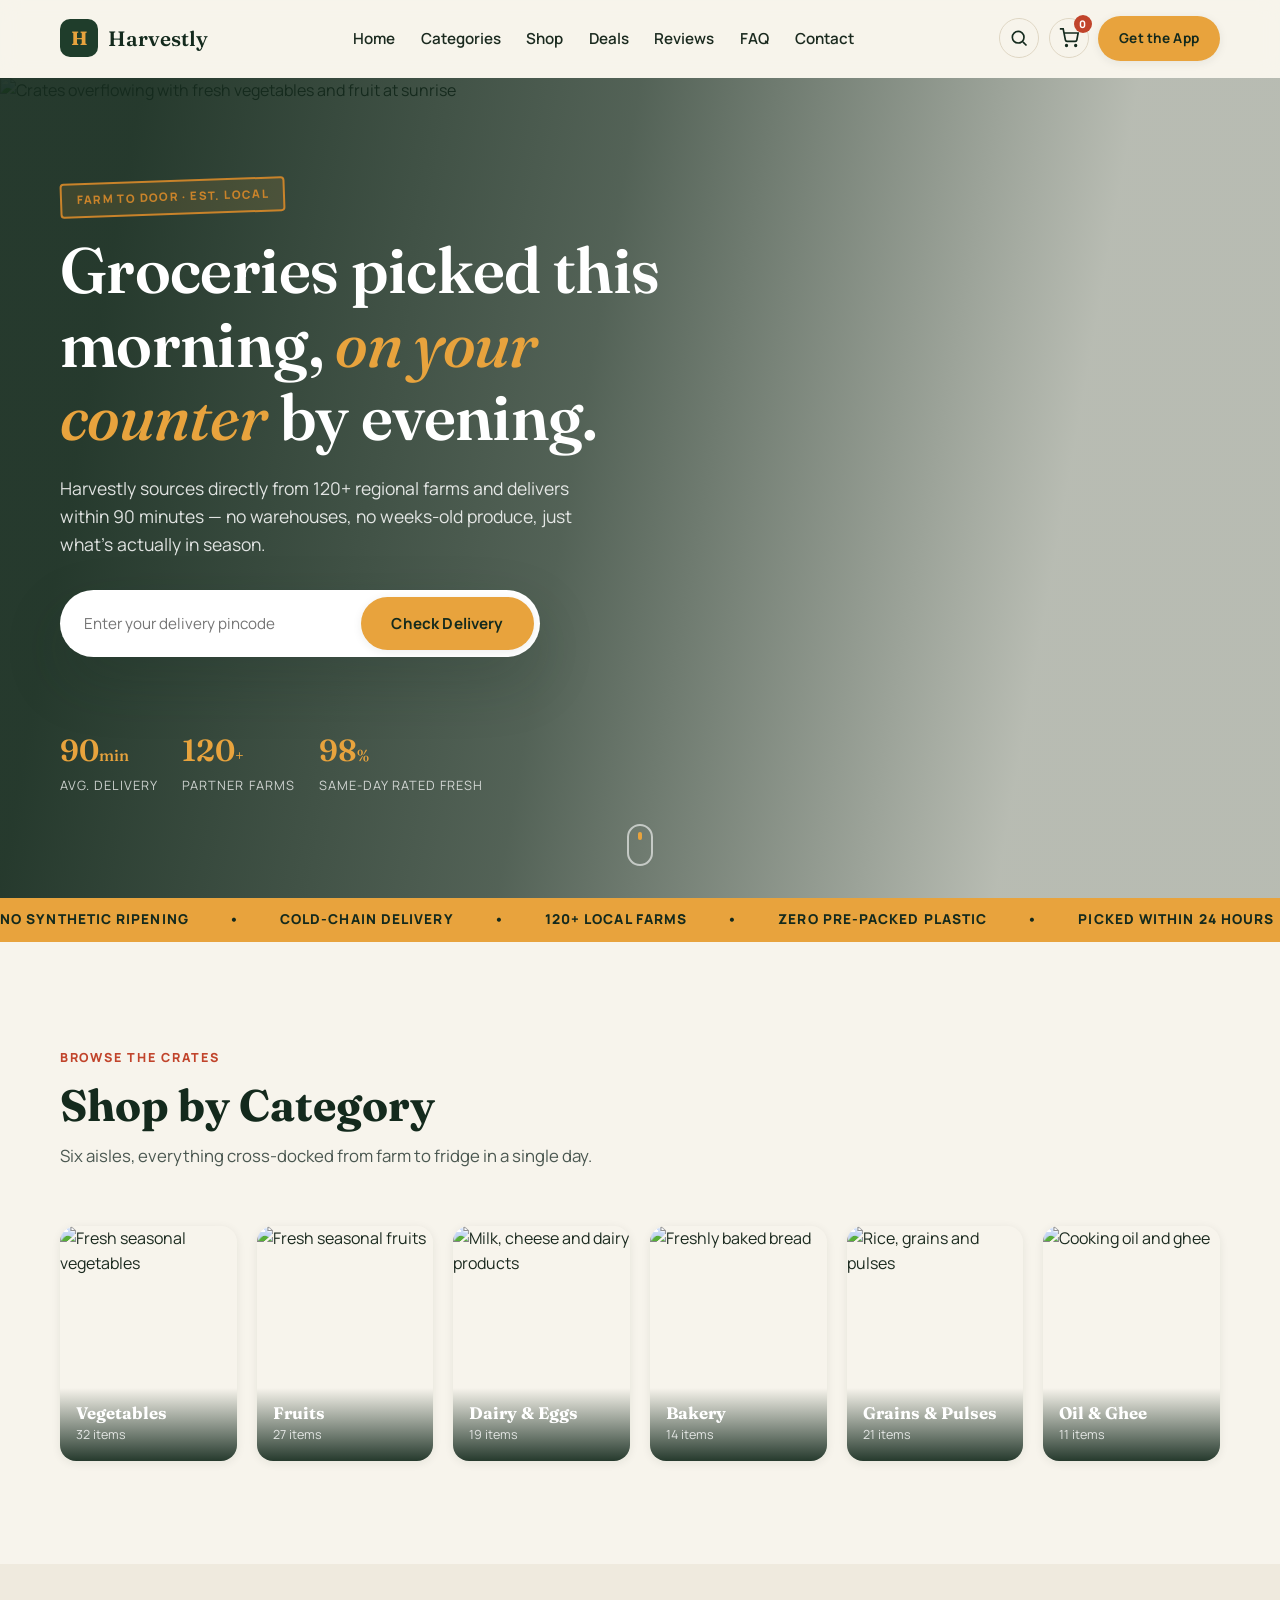
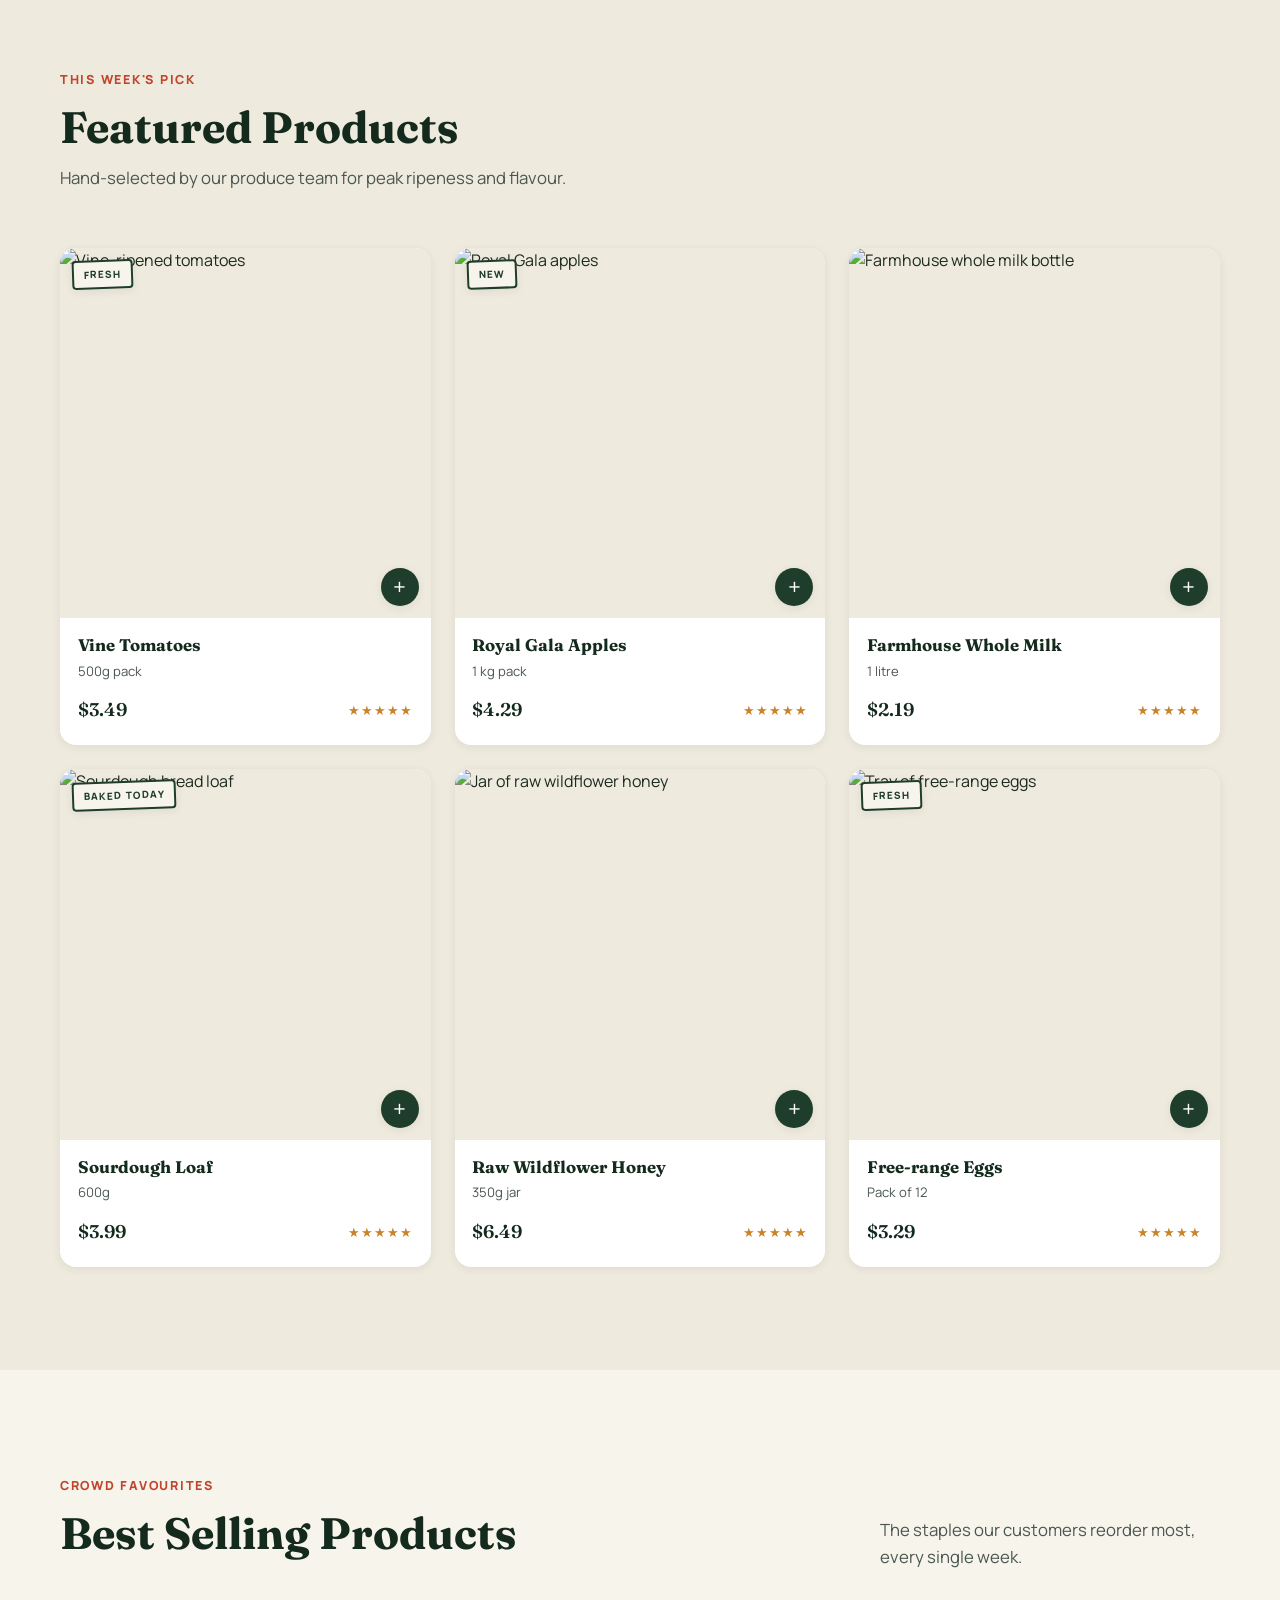
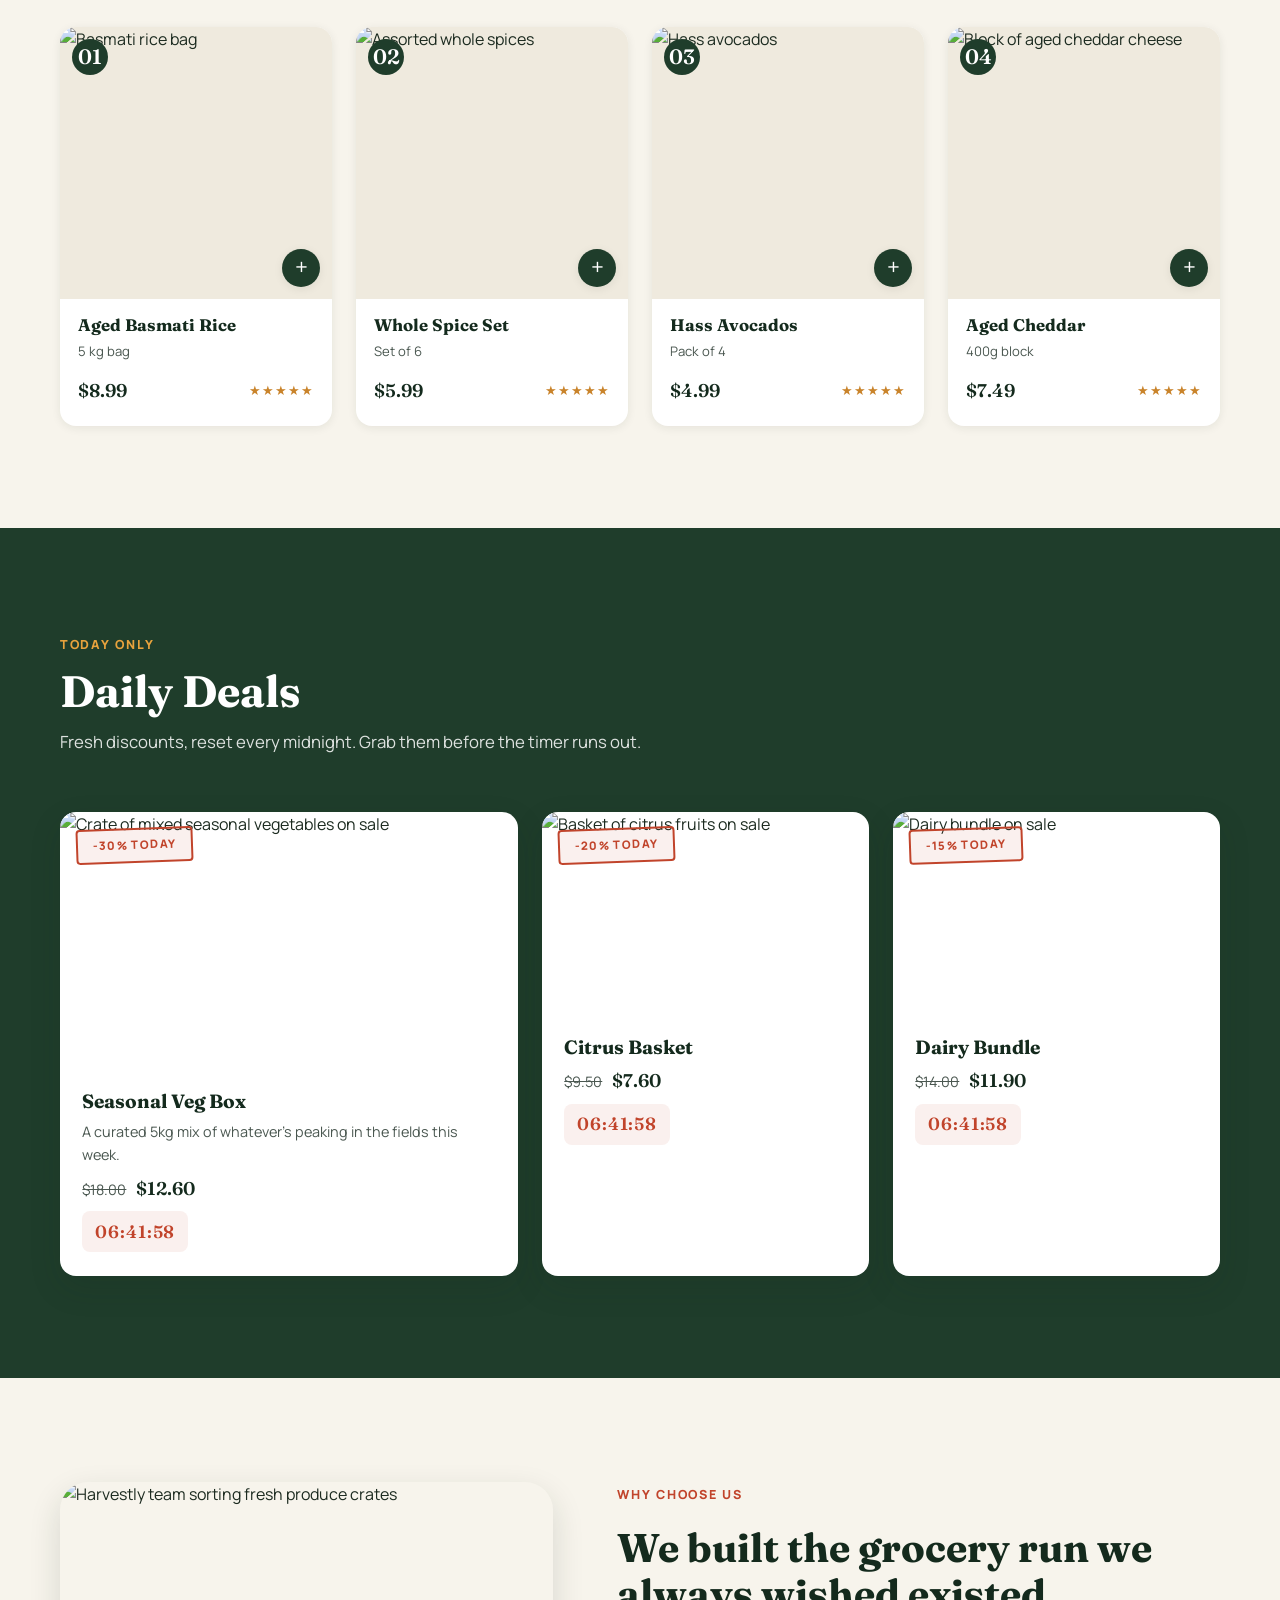
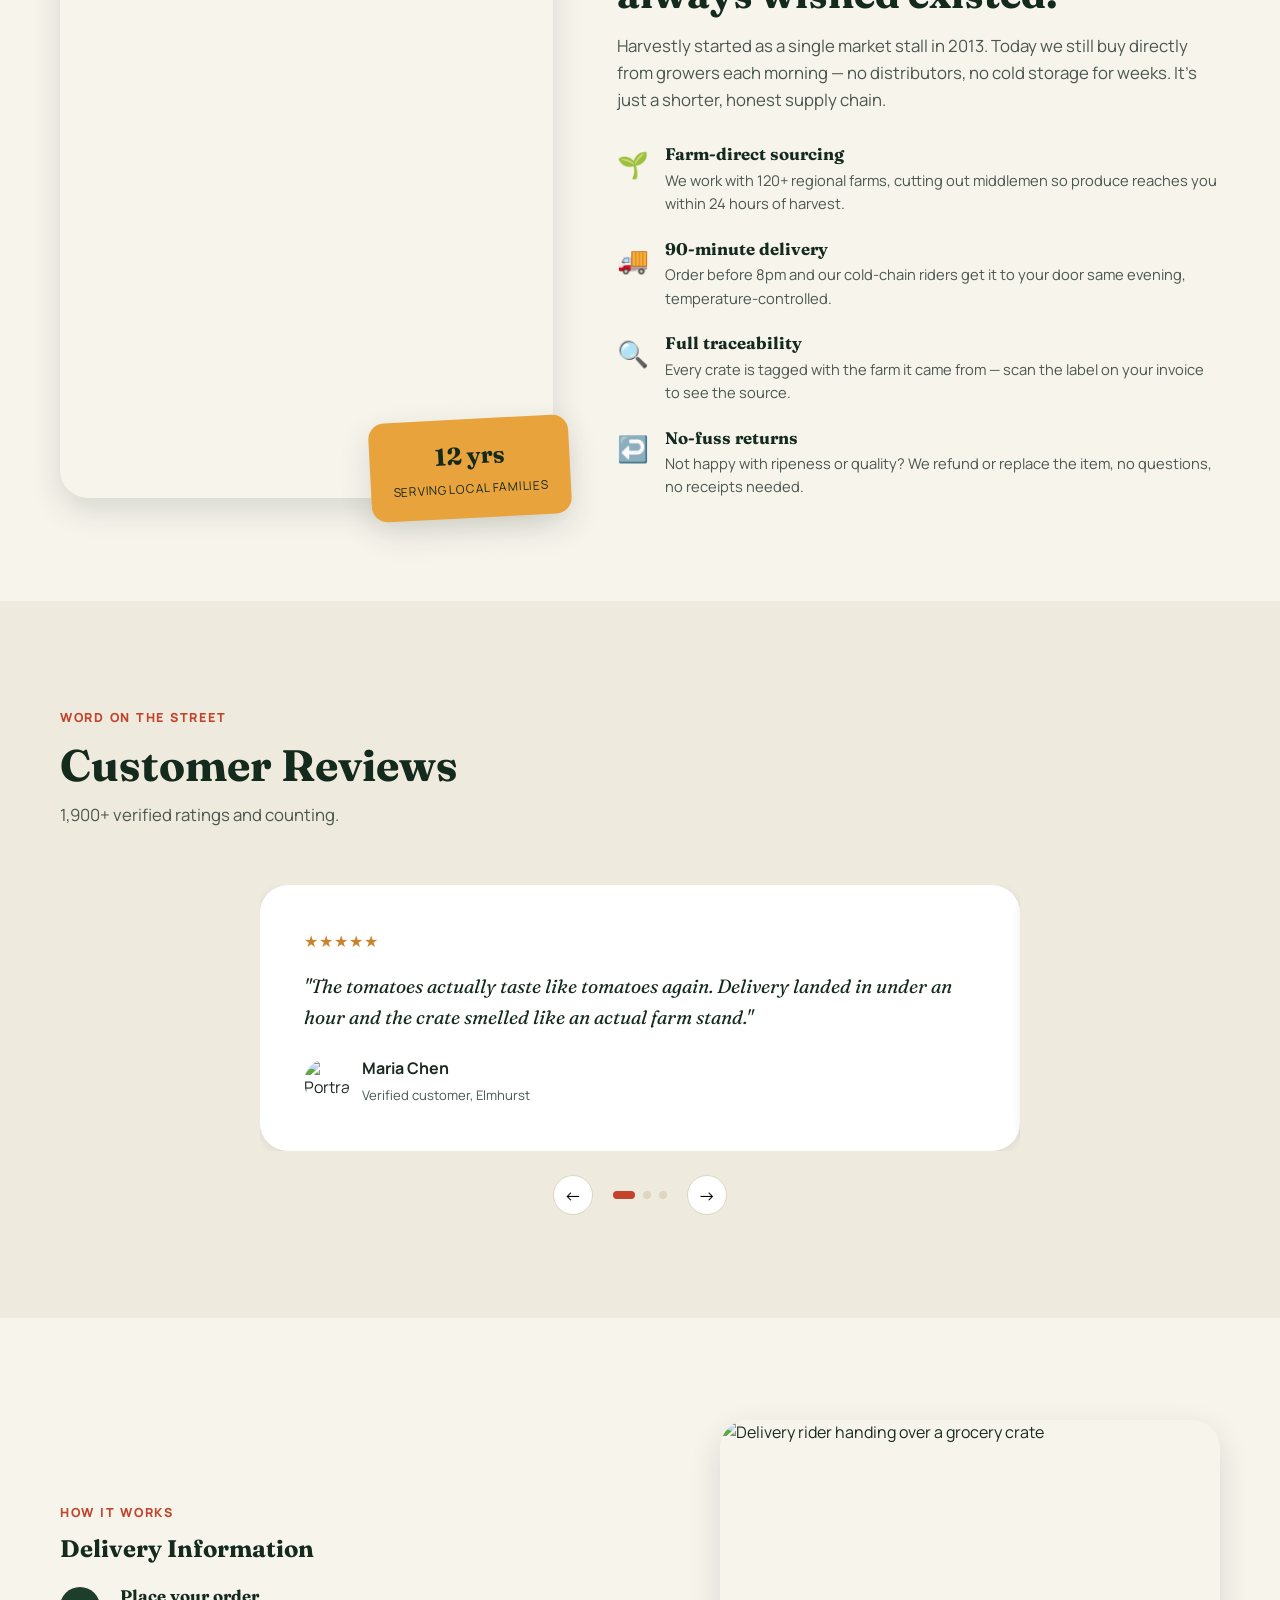
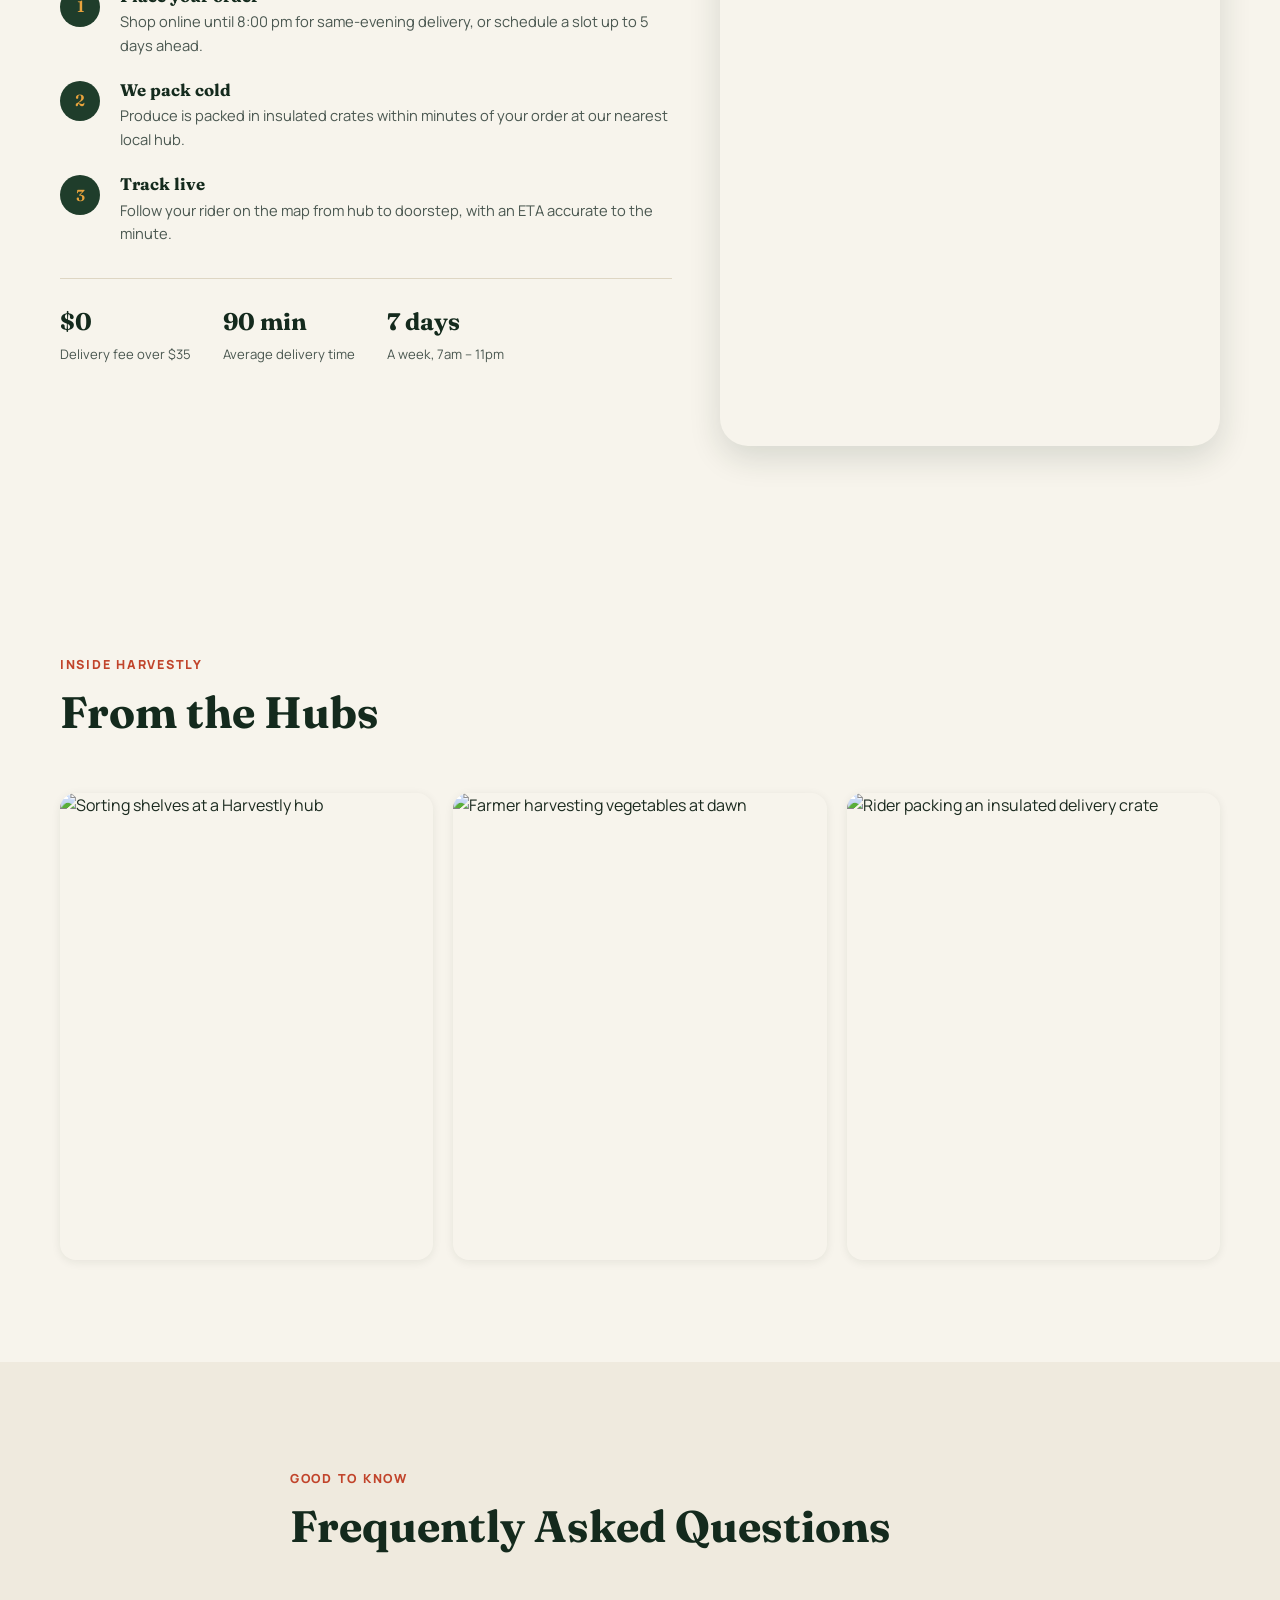
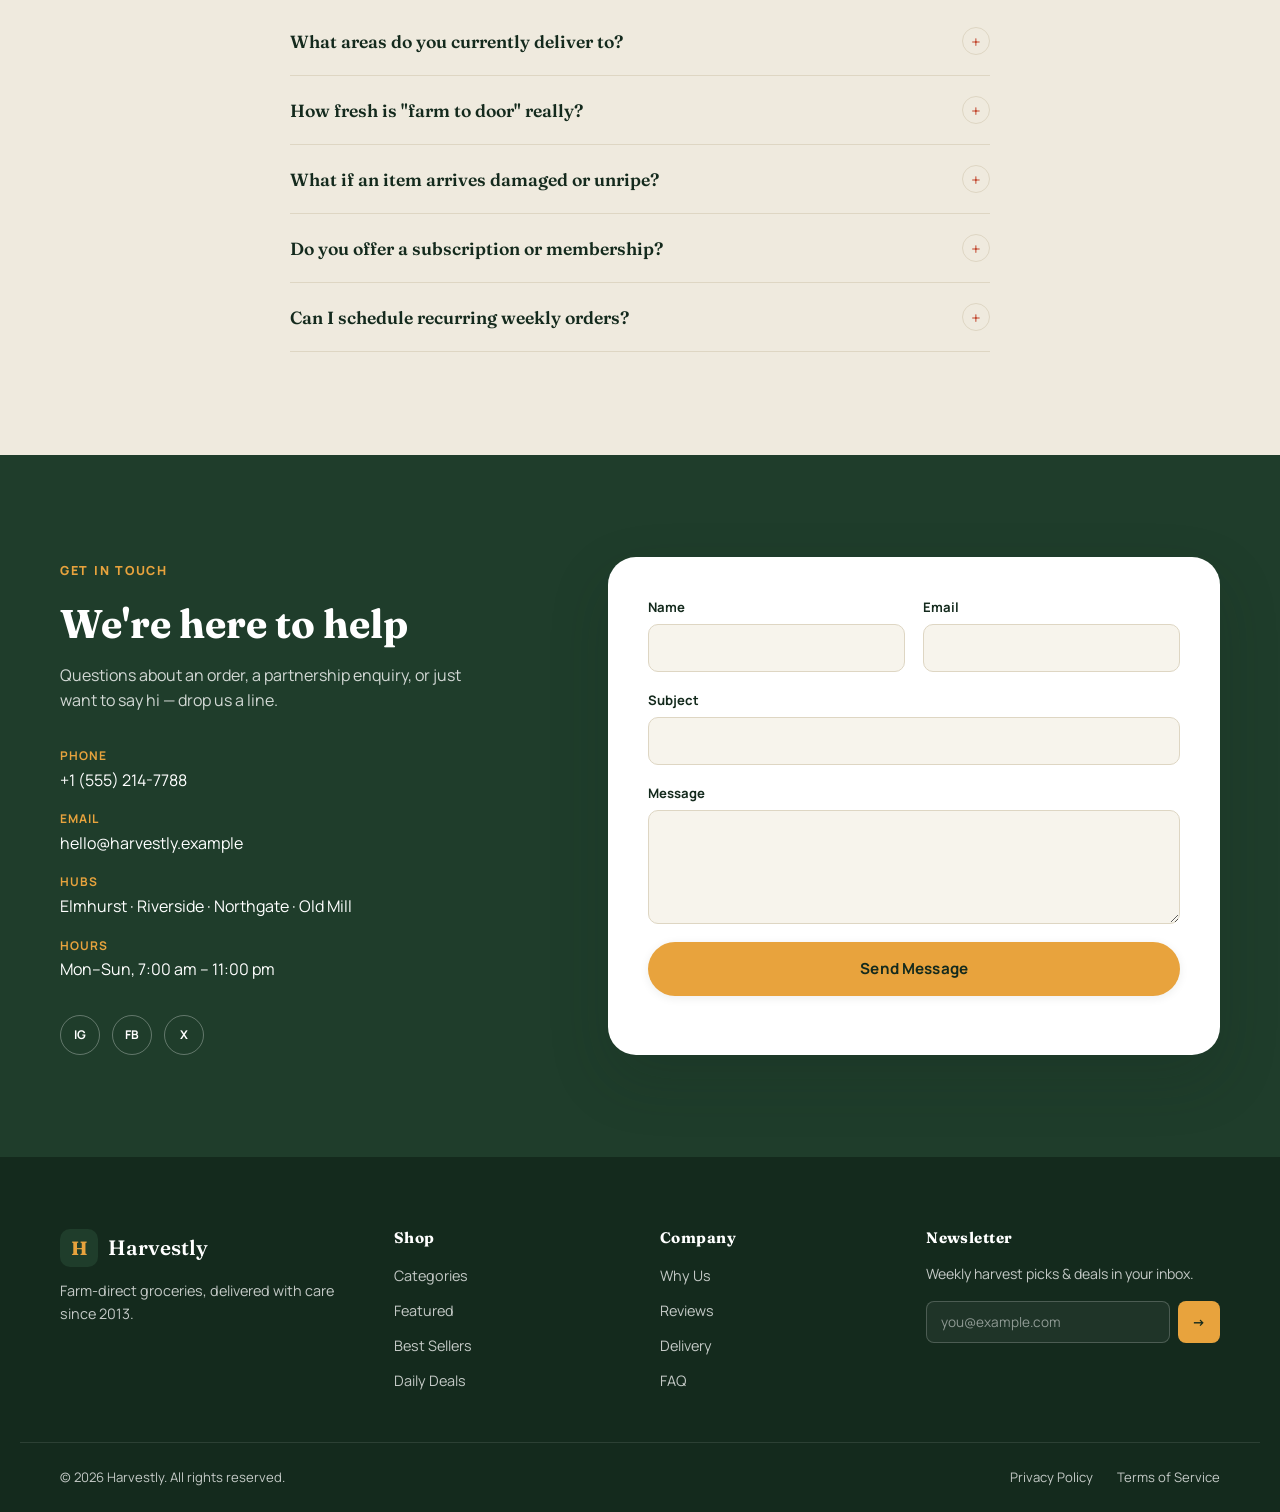
==== index.html @ 47e97638 "Add files via upload" ====
<!DOCTYPE html>
<html lang="en">
<head>
<meta charset="UTF-8">
<meta name="viewport" content="width=device-width, initial-scale=1.0">
<title>Harvestly — Farm-Fresh Groceries Delivered Daily</title>
<meta name="description" content="Harvestly delivers farm-fresh vegetables, fruits, dairy and pantry staples to your door in under 90 minutes. Order premium groceries online today.">
<meta name="keywords" content="grocery delivery, fresh vegetables, fresh fruits, online grocery store, organic groceries, same day delivery">
<meta name="author" content="Harvestly">

<meta property="og:title" content="Harvestly — Farm-Fresh Groceries Delivered Daily">
<meta property="og:description" content="Shop farm-fresh produce, dairy and pantry staples online. Delivered to your door in under 90 minutes.">
<meta property="og:type" content="website">
<meta property="og:image" content="hero.jpg">

<link rel="icon" href="hero.jpg">
<link rel="preconnect" href="https://fonts.googleapis.com">
<link rel="preconnect" href="https://fonts.gstatic.com" crossorigin>
<link href="https://fonts.googleapis.com/css2?family=Fraunces:ital,opsz,wght@0,9..144,400;0,9..144,500;0,9..144,600;0,9..144,700;1,9..144,500&family=Manrope:wght@400;500;600;700;800&display=swap" rel="stylesheet">
<link rel="stylesheet" href="style.css">
</head>
<body>

<a class="skip-link" href="#main">Skip to content</a>

<!-- ============ HEADER ============ -->
<header class="site-header" id="siteHeader">
  <div class="header-inner container">
    <a href="#home" class="logo" aria-label="Harvestly home">
      <span class="logo-mark">H</span>
      <span class="logo-text">Harvestly</span>
    </a>

    <nav class="main-nav" id="mainNav" aria-label="Primary">
      <ul>
        <li><a href="#home">Home</a></li>
        <li><a href="#categories">Categories</a></li>
        <li><a href="#featured">Shop</a></li>
        <li><a href="#deals">Deals</a></li>
        <li><a href="#reviews">Reviews</a></li>
        <li><a href="#faq">FAQ</a></li>
        <li><a href="#contact">Contact</a></li>
      </ul>
    </nav>

    <div class="header-actions">
      <button class="icon-btn" id="searchToggle" aria-label="Open search" aria-expanded="false">
        <svg viewBox="0 0 24 24" width="20" height="20" fill="none" stroke="currentColor" stroke-width="2"><circle cx="11" cy="11" r="7"/><line x1="21" y1="21" x2="16.65" y2="16.65"/></svg>
      </button>
      <button class="icon-btn cart-btn" id="cartBtn" aria-label="View cart">
        <svg viewBox="0 0 24 24" width="20" height="20" fill="none" stroke="currentColor" stroke-width="2"><circle cx="9" cy="21" r="1"/><circle cx="20" cy="21" r="1"/><path d="M1 1h4l2.68 13.39a2 2 0 0 0 2 1.61h9.72a2 2 0 0 0 2-1.61L23 6H6"/></svg>
        <span class="cart-count" id="cartCount">0</span>
      </button>
      <a href="#contact" class="btn btn-primary btn-sm nav-cta">Get the App</a>
      <button class="menu-toggle" id="menuToggle" aria-label="Open menu" aria-expanded="false">
        <span></span><span></span><span></span>
      </button>
    </div>
  </div>

  <div class="search-panel" id="searchPanel">
    <div class="container search-panel-inner">
      <input type="search" placeholder="Search for tomatoes, milk, rice…" aria-label="Search products" id="searchInput">
      <button class="icon-btn" id="searchClose" aria-label="Close search">&times;</button>
    </div>
  </div>
</header>

<main id="main">

  <!-- ============ HERO ============ -->
  <section class="hero" id="home">
    <div class="hero-bg">
      <img src="hero.jpg" alt="Crates overflowing with fresh vegetables and fruit at sunrise" loading="eager">
      <div class="hero-overlay"></div>
    </div>

    <div class="container hero-inner">
      <div class="hero-content reveal-up">
        <span class="stamp stamp-gold">Farm to Door · Est. Local</span>
        <h1 class="hero-title">Groceries picked this morning, <em>on your counter</em> by evening.</h1>
        <p class="hero-sub">Harvestly sources directly from 120+ regional farms and delivers within 90 minutes — no warehouses, no weeks-old produce, just what's actually in season.</p>

        <form class="hero-search" id="heroSearchForm">
          <label for="heroPincode" class="sr-only">Enter your delivery pincode</label>
          <input type="text" id="heroPincode" placeholder="Enter your delivery pincode" required>
          <button type="submit" class="btn btn-primary">Check Delivery</button>
        </form>
        <p class="hero-note" id="heroNote" aria-live="polite"></p>

        <div class="hero-tags">
          <div class="crate-tag">
            <span class="crate-tag-num">90<small>min</small></span>
            <span class="crate-tag-label">Avg. Delivery</span>
          </div>
          <div class="crate-tag">
            <span class="crate-tag-num">120<small>+</small></span>
            <span class="crate-tag-label">Partner Farms</span>
          </div>
          <div class="crate-tag">
            <span class="crate-tag-num">98<small>%</small></span>
            <span class="crate-tag-label">Same-day Rated Fresh</span>
          </div>
        </div>
      </div>
    </div>
    <a href="#categories" class="scroll-cue" aria-label="Scroll to categories">
      <span></span>
    </a>
  </section>

  <!-- ============ MARQUEE STRIP ============ -->
  <div class="marquee" aria-hidden="true">
    <div class="marquee-track">
      <span>No synthetic ripening</span><span>•</span>
      <span>Cold-chain delivery</span><span>•</span>
      <span>120+ local farms</span><span>•</span>
      <span>Zero pre-packed plastic</span><span>•</span>
      <span>Picked within 24 hours</span><span>•</span>
      <span>No synthetic ripening</span><span>•</span>
      <span>Cold-chain delivery</span><span>•</span>
      <span>120+ local farms</span><span>•</span>
      <span>Zero pre-packed plastic</span><span>•</span>
      <span>Picked within 24 hours</span><span>•</span>
    </div>
  </div>

  <!-- ============ CATEGORIES ============ -->
  <section class="section" id="categories">
    <div class="container">
      <div class="section-head reveal-up">
        <span class="eyebrow">Browse the crates</span>
        <h2>Shop by Category</h2>
        <p>Six aisles, everything cross-docked from farm to fridge in a single day.</p>
      </div>

      <div class="cat-grid">
        <a href="#featured" class="cat-card reveal-up">
          <img src="vegetables.jpg" alt="Fresh seasonal vegetables" loading="lazy">
          <div class="cat-card-body">
            <h3>Vegetables</h3>
            <span>32 items</span>
          </div>
        </a>
        <a href="#featured" class="cat-card reveal-up">
          <img src="fruits.jpg" alt="Fresh seasonal fruits" loading="lazy">
          <div class="cat-card-body">
            <h3>Fruits</h3>
            <span>27 items</span>
          </div>
        </a>
        <a href="#featured" class="cat-card reveal-up">
          <img src="dairy.jpg" alt="Milk, cheese and dairy products" loading="lazy">
          <div class="cat-card-body">
            <h3>Dairy & Eggs</h3>
            <span>19 items</span>
          </div>
        </a>
        <a href="#featured" class="cat-card reveal-up">
          <img src="bakery.jpg" alt="Freshly baked bread" loading="lazy">
          <div class="cat-card-body">
            <h3>Bakery</h3>
            <span>14 items</span>
          </div>
        </a>
        <a href="#featured" class="cat-card reveal-up">
          <img src="grains.jpg" alt="Rice, grains and pulses" loading="lazy">
          <div class="cat-card-body">
            <h3>Grains & Pulses</h3>
            <span>21 items</span>
          </div>
        </a>
        <a href="#featured" class="cat-card reveal-up">
          <img src="oil.jpg" alt="Cooking oil and ghee" loading="lazy">
          <div class="cat-card-body">
            <h3>Oil & Ghee</h3>
            <span>11 items</span>
          </div>
        </a>
      </div>
    </div>
  </section>

  <!-- ============ FEATURED PRODUCTS ============ -->
  <section class="section section-tint" id="featured">
    <div class="container">
      <div class="section-head reveal-up">
        <span class="eyebrow">This week's pick</span>
        <h2>Featured Products</h2>
        <p>Hand-selected by our produce team for peak ripeness and flavour.</p>
      </div>

      <div class="product-grid" id="featuredGrid">
        <!-- Product cards injected by script.js also work statically; kept static for no-JS support -->
        <article class="product-card reveal-up" data-name="Vine Tomatoes" data-price="3.49">
          <div class="product-media">
            <span class="stamp stamp-mini">Fresh</span>
            <img src="tomato.jpg" alt="Vine-ripened tomatoes" loading="lazy">
            <button class="add-btn" data-name="Vine Tomatoes" data-price="3.49" aria-label="Add Vine Tomatoes to cart">+</button>
          </div>
          <div class="product-info">
            <h3>Vine Tomatoes</h3>
            <span class="product-unit">500g pack</span>
            <div class="product-bottom">
              <span class="price">$3.49</span>
              <div class="stars" aria-label="4.8 out of 5 stars">★★★★★</div>
            </div>
          </div>
        </article>

        <article class="product-card reveal-up" data-name="Royal Gala Apples" data-price="4.29">
          <div class="product-media">
            <span class="stamp stamp-mini">New</span>
            <img src="apple.jpg" alt="Royal Gala apples" loading="lazy">
            <button class="add-btn" data-name="Royal Gala Apples" data-price="4.29" aria-label="Add Royal Gala Apples to cart">+</button>
          </div>
          <div class="product-info">
            <h3>Royal Gala Apples</h3>
            <span class="product-unit">1 kg pack</span>
            <div class="product-bottom">
              <span class="price">$4.29</span>
              <div class="stars" aria-label="4.6 out of 5 stars">★★★★★</div>
            </div>
          </div>
        </article>

        <article class="product-card reveal-up" data-name="Farmhouse Whole Milk" data-price="2.19">
          <div class="product-media">
            <img src="milk.jpg" alt="Farmhouse whole milk bottle" loading="lazy">
            <button class="add-btn" data-name="Farmhouse Whole Milk" data-price="2.19" aria-label="Add Farmhouse Whole Milk to cart">+</button>
          </div>
          <div class="product-info">
            <h3>Farmhouse Whole Milk</h3>
            <span class="product-unit">1 litre</span>
            <div class="product-bottom">
              <span class="price">$2.19</span>
              <div class="stars" aria-label="4.9 out of 5 stars">★★★★★</div>
            </div>
          </div>
        </article>

        <article class="product-card reveal-up" data-name="Sourdough Loaf" data-price="3.99">
          <div class="product-media">
            <span class="stamp stamp-mini">Baked Today</span>
            <img src="bread.jpg" alt="Sourdough bread loaf" loading="lazy">
            <button class="add-btn" data-name="Sourdough Loaf" data-price="3.99" aria-label="Add Sourdough Loaf to cart">+</button>
          </div>
          <div class="product-info">
            <h3>Sourdough Loaf</h3>
            <span class="product-unit">600g</span>
            <div class="product-bottom">
              <span class="price">$3.99</span>
              <div class="stars" aria-label="4.7 out of 5 stars">★★★★★</div>
            </div>
          </div>
        </article>

        <article class="product-card reveal-up" data-name="Raw Wildflower Honey" data-price="6.49">
          <div class="product-media">
            <img src="honey.jpg" alt="Jar of raw wildflower honey" loading="lazy">
            <button class="add-btn" data-name="Raw Wildflower Honey" data-price="6.49" aria-label="Add Raw Wildflower Honey to cart">+</button>
          </div>
          <div class="product-info">
            <h3>Raw Wildflower Honey</h3>
            <span class="product-unit">350g jar</span>
            <div class="product-bottom">
              <span class="price">$6.49</span>
              <div class="stars" aria-label="5 out of 5 stars">★★★★★</div>
            </div>
          </div>
        </article>

        <article class="product-card reveal-up" data-name="Free-range Eggs" data-price="3.29">
          <div class="product-media">
            <span class="stamp stamp-mini">Fresh</span>
            <img src="eggs.jpg" alt="Tray of free-range eggs" loading="lazy">
            <button class="add-btn" data-name="Free-range Eggs" data-price="3.29" aria-label="Add Free-range Eggs to cart">+</button>
          </div>
          <div class="product-info">
            <h3>Free-range Eggs</h3>
            <span class="product-unit">Pack of 12</span>
            <div class="product-bottom">
              <span class="price">$3.29</span>
              <div class="stars" aria-label="4.8 out of 5 stars">★★★★★</div>
            </div>
          </div>
        </article>
      </div>
    </div>
  </section>

  <!-- ============ BEST SELLING ============ -->
  <section class="section" id="bestsellers">
    <div class="container">
      <div class="section-head split reveal-up">
        <div>
          <span class="eyebrow">Crowd favourites</span>
          <h2>Best Selling Products</h2>
        </div>
        <p>The staples our customers reorder most, every single week.</p>
      </div>

      <div class="product-grid product-grid-4">
        <article class="product-card reveal-up" data-name="Basmati Rice" data-price="8.99">
          <div class="product-media">
            <span class="rank-badge">01</span>
            <img src="rice.jpg" alt="Basmati rice bag" loading="lazy">
            <button class="add-btn" data-name="Basmati Rice" data-price="8.99" aria-label="Add Basmati Rice to cart">+</button>
          </div>
          <div class="product-info">
            <h3>Aged Basmati Rice</h3>
            <span class="product-unit">5 kg bag</span>
            <div class="product-bottom">
              <span class="price">$8.99</span>
              <div class="stars">★★★★★</div>
            </div>
          </div>
        </article>

        <article class="product-card reveal-up" data-name="Whole Spice Set" data-price="5.99">
          <div class="product-media">
            <span class="rank-badge">02</span>
            <img src="spices.jpg" alt="Assorted whole spices" loading="lazy">
            <button class="add-btn" data-name="Whole Spice Set" data-price="5.99" aria-label="Add Whole Spice Set to cart">+</button>
          </div>
          <div class="product-info">
            <h3>Whole Spice Set</h3>
            <span class="product-unit">Set of 6</span>
            <div class="product-bottom">
              <span class="price">$5.99</span>
              <div class="stars">★★★★★</div>
            </div>
          </div>
        </article>

        <article class="product-card reveal-up" data-name="Hass Avocados" data-price="4.99">
          <div class="product-media">
            <span class="rank-badge">03</span>
            <img src="avocado.jpg" alt="Hass avocados" loading="lazy">
            <button class="add-btn" data-name="Hass Avocados" data-price="4.99" aria-label="Add Hass Avocados to cart">+</button>
          </div>
          <div class="product-info">
            <h3>Hass Avocados</h3>
            <span class="product-unit">Pack of 4</span>
            <div class="product-bottom">
              <span class="price">$4.99</span>
              <div class="stars">★★★★★</div>
            </div>
          </div>
        </article>

        <article class="product-card reveal-up" data-name="Aged Cheddar" data-price="7.49">
          <div class="product-media">
            <span class="rank-badge">04</span>
            <img src="cheese.jpg" alt="Block of aged cheddar cheese" loading="lazy">
            <button class="add-btn" data-name="Aged Cheddar" data-price="7.49" aria-label="Add Aged Cheddar to cart">+</button>
          </div>
          <div class="product-info">
            <h3>Aged Cheddar</h3>
            <span class="product-unit">400g block</span>
            <div class="product-bottom">
              <span class="price">$7.49</span>
              <div class="stars">★★★★★</div>
            </div>
          </div>
        </article>
      </div>
    </div>
  </section>

  <!-- ============ DAILY DEALS ============ -->
  <section class="section deals-section" id="deals">
    <div class="container">
      <div class="section-head light reveal-up">
        <span class="eyebrow eyebrow-light">Today only</span>
        <h2>Daily Deals</h2>
        <p>Fresh discounts, reset every midnight. Grab them before the timer runs out.</p>
      </div>

      <div class="deals-grid">
        <div class="deal-card deal-card-lg reveal-up">
          <img src="deal1.jpg" alt="Crate of mixed seasonal vegetables on sale">
          <div class="deal-card-body">
            <span class="stamp stamp-red">-30% Today</span>
            <h3>Seasonal Veg Box</h3>
            <p>A curated 5kg mix of whatever's peaking in the fields this week.</p>
            <div class="deal-price"><span class="old-price">$18.00</span><span class="price">$12.60</span></div>
            <div class="countdown" data-hours="6" data-mins="42" aria-label="Deal ends in">
              <span class="cd-h">06</span>:<span class="cd-m">42</span>:<span class="cd-s">00</span>
            </div>
          </div>
        </div>

        <div class="deal-card reveal-up">
          <img src="deal2.jpg" alt="Basket of citrus fruits on sale">
          <div class="deal-card-body">
            <span class="stamp stamp-red">-20% Today</span>
            <h3>Citrus Basket</h3>
            <div class="deal-price"><span class="old-price">$9.50</span><span class="price">$7.60</span></div>
            <div class="countdown" data-hours="6" data-mins="42" aria-label="Deal ends in">
              <span class="cd-h">06</span>:<span class="cd-m">42</span>:<span class="cd-s">00</span>
            </div>
          </div>
        </div>

        <div class="deal-card reveal-up">
          <img src="cheese.jpg" alt="Dairy bundle on sale">
          <div class="deal-card-body">
            <span class="stamp stamp-red">-15% Today</span>
            <h3>Dairy Bundle</h3>
            <div class="deal-price"><span class="old-price">$14.00</span><span class="price">$11.90</span></div>
            <div class="countdown" data-hours="6" data-mins="42" aria-label="Deal ends in">
              <span class="cd-h">06</span>:<span class="cd-m">42</span>:<span class="cd-s">00</span>
            </div>
          </div>
        </div>
      </div>
    </div>
  </section>

  <!-- ============ WHY CHOOSE US ============ -->
  <section class="section" id="why">
    <div class="container why-grid">
      <div class="why-media reveal-up">
        <img src="about.jpg" alt="Harvestly team sorting fresh produce crates" loading="lazy">
        <div class="why-media-badge">
          <strong>12 yrs</strong>
          <span>Serving local families</span>
        </div>
      </div>

      <div class="why-content reveal-up">
        <span class="eyebrow">Why choose us</span>
        <h2>We built the grocery run we always wished existed.</h2>
        <p>Harvestly started as a single market stall in 2013. Today we still buy directly from growers each morning — no distributors, no cold storage for weeks. It's just a shorter, honest supply chain.</p>

        <ul class="why-list">
          <li>
            <span class="why-icon">🌱</span>
            <div>
              <h3>Farm-direct sourcing</h3>
              <p>We work with 120+ regional farms, cutting out middlemen so produce reaches you within 24 hours of harvest.</p>
            </div>
          </li>
          <li>
            <span class="why-icon">🚚</span>
            <div>
              <h3>90-minute delivery</h3>
              <p>Order before 8pm and our cold-chain riders get it to your door same evening, temperature-controlled.</p>
            </div>
          </li>
          <li>
            <span class="why-icon">🔍</span>
            <div>
              <h3>Full traceability</h3>
              <p>Every crate is tagged with the farm it came from — scan the label on your invoice to see the source.</p>
            </div>
          </li>
          <li>
            <span class="why-icon">↩️</span>
            <div>
              <h3>No-fuss returns</h3>
              <p>Not happy with ripeness or quality? We refund or replace the item, no questions, no receipts needed.</p>
            </div>
          </li>
        </ul>
      </div>
    </div>
  </section>

  <!-- ============ CUSTOMER REVIEWS ============ -->
  <section class="section section-tint" id="reviews">
    <div class="container">
      <div class="section-head reveal-up">
        <span class="eyebrow">Word on the street</span>
        <h2>Customer Reviews</h2>
        <p>1,900+ verified ratings and counting.</p>
      </div>

      <div class="review-slider">
        <div class="review-track" id="reviewTrack">
          <blockquote class="review-card">
            <div class="stars">★★★★★</div>
            <p>"The tomatoes actually taste like tomatoes again. Delivery landed in under an hour and the crate smelled like an actual farm stand."</p>
            <footer>
              <img src="avatar1.jpg" alt="Portrait of Maria Chen">
              <div><cite>Maria Chen</cite><span>Verified customer, Elmhurst</span></div>
            </footer>
          </blockquote>

          <blockquote class="review-card">
            <div class="stars">★★★★★</div>
            <p>"Switched our entire household shop to Harvestly. The daily deals alone have paid for a membership tier we don't even have."</p>
            <footer>
              <img src="avatar2.jpg" alt="Portrait of Daniel Osei">
              <div><cite>Daniel Osei</cite><span>Verified customer, Riverside</span></div>
            </footer>
          </blockquote>

          <blockquote class="review-card">
            <div class="stars">★★★★★</div>
            <p>"Love that I can see which farm my eggs came from. Small detail but it changed how I think about grocery shopping."</p>
            <footer>
              <img src="avatar3.jpg" alt="Portrait of Priya Nair">
              <div><cite>Priya Nair</cite><span>Verified customer, Northgate</span></div>
            </footer>
          </blockquote>
        </div>

        <div class="review-controls">
          <button id="reviewPrev" aria-label="Previous review">&larr;</button>
          <div class="review-dots" id="reviewDots"></div>
          <button id="reviewNext" aria-label="Next review">&rarr;</button>
        </div>
      </div>
    </div>
  </section>

  <!-- ============ DELIVERY INFO ============ -->
  <section class="section delivery-section" id="delivery">
    <div class="container delivery-grid">
      <div class="delivery-content reveal-up">
        <span class="eyebrow">How it works</span>
        <h2>Delivery Information</h2>
        <div class="delivery-steps">
          <div class="delivery-step">
            <span class="step-num">1</span>
            <div>
              <h3>Place your order</h3>
              <p>Shop online until 8:00 pm for same-evening delivery, or schedule a slot up to 5 days ahead.</p>
            </div>
          </div>
          <div class="delivery-step">
            <span class="step-num">2</span>
            <div>
              <h3>We pack cold</h3>
              <p>Produce is packed in insulated crates within minutes of your order at our nearest local hub.</p>
            </div>
          </div>
          <div class="delivery-step">
            <span class="step-num">3</span>
            <div>
              <h3>Track live</h3>
              <p>Follow your rider on the map from hub to doorstep, with an ETA accurate to the minute.</p>
            </div>
          </div>
        </div>
        <div class="delivery-facts">
          <div><strong>$0</strong><span>Delivery fee over $35</span></div>
          <div><strong>90 min</strong><span>Average delivery time</span></div>
          <div><strong>7 days</strong><span>A week, 7am – 11pm</span></div>
        </div>
      </div>
      <div class="delivery-media reveal-up">
        <img src="delivery.jpg" alt="Delivery rider handing over a grocery crate" loading="lazy">
      </div>
    </div>
  </section>

  <!-- ============ GALLERY ============ -->
  <section class="section" id="gallery">
    <div class="container">
      <div class="section-head reveal-up">
        <span class="eyebrow">Inside Harvestly</span>
        <h2>From the Hubs</h2>
      </div>
      <div class="gallery-grid">
        <img src="gallery1.jpg" alt="Sorting shelves at a Harvestly hub" loading="lazy" class="reveal-up">
        <img src="gallery2.jpg" alt="Farmer harvesting vegetables at dawn" loading="lazy" class="reveal-up">
        <img src="gallery3.jpg" alt="Rider packing an insulated delivery crate" loading="lazy" class="reveal-up">
      </div>
    </div>
  </section>

  <!-- ============ FAQ ============ -->
  <section class="section section-tint" id="faq">
    <div class="container faq-wrap">
      <div class="section-head reveal-up">
        <span class="eyebrow">Good to know</span>
        <h2>Frequently Asked Questions</h2>
      </div>

      <div class="accordion" id="accordion">
        <div class="accordion-item">
          <button class="accordion-trigger" aria-expanded="false">
            <span>What areas do you currently deliver to?</span>
            <span class="accordion-icon">+</span>
          </button>
          <div class="accordion-panel">
            <p>We currently cover most postal codes within 15km of our four local hubs. Enter your pincode in the hero section above to confirm coverage instantly.</p>
          </div>
        </div>

        <div class="accordion-item">
          <button class="accordion-trigger" aria-expanded="false">
            <span>How fresh is "farm to door" really?</span>
            <span class="accordion-icon">+</span>
          </button>
          <div class="accordion-panel">
            <p>Most produce is harvested the same morning or the evening before it's packed. We publish the harvest date on every fresh-produce listing.</p>
          </div>
        </div>

        <div class="accordion-item">
          <button class="accordion-trigger" aria-expanded="false">
            <span>What if an item arrives damaged or unripe?</span>
            <span class="accordion-icon">+</span>
          </button>
          <div class="accordion-panel">
            <p>Report it within 24 hours through the app or the contact form below and we'll issue an instant refund or free replacement on your next order.</p>
          </div>
        </div>

        <div class="accordion-item">
          <button class="accordion-trigger" aria-expanded="false">
            <span>Do you offer a subscription or membership?</span>
            <span class="accordion-icon">+</span>
          </button>
          <div class="accordion-panel">
            <p>Yes — Harvestly+ waives delivery fees and unlocks early access to daily deals for a small monthly fee, cancel anytime.</p>
          </div>
        </div>

        <div class="accordion-item">
          <button class="accordion-trigger" aria-expanded="false">
            <span>Can I schedule recurring weekly orders?</span>
            <span class="accordion-icon">+</span>
          </button>
          <div class="accordion-panel">
            <p>Absolutely. Build a cart once and set it to repeat weekly or fortnightly — you can edit or skip any upcoming order before it's packed.</p>
          </div>
        </div>
      </div>
    </div>
  </section>

  <!-- ============ CONTACT ============ -->
  <section class="section contact-section" id="contact">
    <div class="container contact-grid">
      <div class="contact-info reveal-up">
        <span class="eyebrow eyebrow-light">Get in touch</span>
        <h2>We're here to help</h2>
        <p>Questions about an order, a partnership enquiry, or just want to say hi — drop us a line.</p>

        <ul class="contact-list">
          <li><strong>Phone</strong><span>+1 (555) 214-7788</span></li>
          <li><strong>Email</strong><span>hello@harvestly.example</span></li>
          <li><strong>Hubs</strong><span>Elmhurst · Riverside · Northgate · Old Mill</span></li>
          <li><strong>Hours</strong><span>Mon–Sun, 7:00 am – 11:00 pm</span></li>
        </ul>

        <div class="social-row">
          <a href="#" aria-label="Instagram">IG</a>
          <a href="#" aria-label="Facebook">FB</a>
          <a href="#" aria-label="X / Twitter">X</a>
        </div>
      </div>

      <form class="contact-form reveal-up" id="contactForm" novalidate>
        <div class="form-row">
          <div class="form-field">
            <label for="cfName">Name</label>
            <input type="text" id="cfName" name="name" required>
            <span class="field-error">Please enter your name.</span>
          </div>
          <div class="form-field">
            <label for="cfEmail">Email</label>
            <input type="email" id="cfEmail" name="email" required>
            <span class="field-error">Please enter a valid email.</span>
          </div>
        </div>
        <div class="form-field">
          <label for="cfSubject">Subject</label>
          <input type="text" id="cfSubject" name="subject" required>
          <span class="field-error">Please enter a subject.</span>
        </div>
        <div class="form-field">
          <label for="cfMessage">Message</label>
          <textarea id="cfMessage" name="message" rows="4" required></textarea>
          <span class="field-error">Please enter a message.</span>
        </div>
        <button type="submit" class="btn btn-primary btn-block">Send Message</button>
        <p class="form-success" id="formSuccess" role="status" aria-live="polite">Thanks — your message has been sent. We'll reply within one business day.</p>
      </form>
    </div>
  </section>

</main>

<!-- ============ FOOTER ============ -->
<footer class="site-footer">
  <div class="container footer-grid">
    <div class="footer-brand">
      <a href="#home" class="logo">
        <span class="logo-mark">H</span>
        <span class="logo-text">Harvestly</span>
      </a>
      <p>Farm-direct groceries, delivered with care since 2013.</p>
    </div>

    <div class="footer-col">
      <h4>Shop</h4>
      <ul>
        <li><a href="#categories">Categories</a></li>
        <li><a href="#featured">Featured</a></li>
        <li><a href="#bestsellers">Best Sellers</a></li>
        <li><a href="#deals">Daily Deals</a></li>
      </ul>
    </div>

    <div class="footer-col">
      <h4>Company</h4>
      <ul>
        <li><a href="#why">Why Us</a></li>
        <li><a href="#reviews">Reviews</a></li>
        <li><a href="#delivery">Delivery</a></li>
        <li><a href="#faq">FAQ</a></li>
      </ul>
    </div>

    <div class="footer-col">
      <h4>Newsletter</h4>
      <p>Weekly harvest picks &amp; deals in your inbox.</p>
      <form class="footer-form" id="newsletterForm">
        <input type="email" placeholder="you@example.com" required aria-label="Email address">
        <button type="submit" aria-label="Subscribe">&rarr;</button>
      </form>
      <p class="form-success" id="newsletterSuccess" role="status" aria-live="polite">Subscribed! Welcome to the harvest list.</p>
    </div>
  </div>

  <div class="container footer-bottom">
    <p>&copy; <span id="year"></span> Harvestly. All rights reserved.</p>
    <div class="footer-legal">
      <a href="#">Privacy Policy</a>
      <a href="#">Terms of Service</a>
    </div>
  </div>
</footer>

<button class="back-to-top" id="backToTop" aria-label="Back to top">&uarr;</button>

<div class="toast" id="toast" role="status" aria-live="polite"></div>

<script src="script.js"></script>
</body>
</html>
---- style.css ----
/* =============================================================
   HARVESTLY — Premium Grocery Shop
   Design tokens
============================================================= */
:root{
  /* colour */
  --forest:      #1F3D2B;
  --forest-dark: #142A1D;
  --moss:        #4C7A5A;
  --gold:        #E8A33D;
  --gold-dark:   #C9832A;
  --tomato:      #C1442B;
  --paper:       #F7F4EC;
  --paper-dim:   #EFEADE;
  --ink:         #1B2A1F;
  --ink-soft:    #4A5750;
  --line:        #DED6C3;
  --white:       #FFFFFF;

  /* type */
  --font-display: "Fraunces", Georgia, serif;
  --font-body: "Manrope", -apple-system, BlinkMacSystemFont, "Segoe UI", sans-serif;

  /* layout */
  --container: 1240px;
  --radius-sm: 8px;
  --radius-md: 16px;
  --radius-lg: 28px;
  --shadow-sm: 0 2px 10px rgba(20,42,29,0.08);
  --shadow-md: 0 12px 32px rgba(20,42,29,0.14);
  --shadow-lg: 0 24px 60px rgba(20,42,29,0.20);
  --ease: cubic-bezier(.22,.9,.32,1);
}

/* =============================================================
   RESET
============================================================= */
*,*::before,*::after{ box-sizing: border-box; }
html{ scroll-behavior: smooth; }
body{
  margin:0;
  font-family: var(--font-body);
  color: var(--ink);
  background: var(--paper);
  line-height: 1.6;
  -webkit-font-smoothing: antialiased;
}
img{ max-width:100%; display:block; }
a{ color: inherit; text-decoration: none; }
ul{ list-style:none; margin:0; padding:0; }
button{ font-family: inherit; cursor:pointer; }
input,textarea{ font-family: inherit; font-size:1rem; }
h1,h2,h3,h4{ font-family: var(--font-display); color: var(--forest-dark); margin:0; line-height:1.15; }
p{ margin:0; }

@media (prefers-reduced-motion: reduce){
  *{ animation-duration:0.01ms !important; animation-iteration-count:1 !important; transition-duration:0.01ms !important; scroll-behavior:auto !important; }
}

.sr-only{
  position:absolute; width:1px; height:1px; padding:0; margin:-1px;
  overflow:hidden; clip:rect(0,0,0,0); white-space:nowrap; border:0;
}
.skip-link{
  position:absolute; left:-999px; top:0; background:var(--forest); color:var(--white);
  padding:.75rem 1.25rem; z-index:999; border-radius:0 0 8px 0;
}
.skip-link:focus{ left:0; }

:focus-visible{ outline: 3px solid var(--gold); outline-offset: 2px; }

.container{
  width:100%;
  max-width: var(--container);
  margin-inline:auto;
  padding-inline: clamp(1.25rem, 4vw, 2.5rem);
}

/* =============================================================
   BUTTONS & SHARED
============================================================= */
.btn{
  display:inline-flex; align-items:center; justify-content:center; gap:.5rem;
  padding: .9rem 1.75rem;
  border-radius: 999px;
  border: 2px solid transparent;
  font-weight:700;
  font-size: .95rem;
  letter-spacing:.01em;
  transition: transform .25s var(--ease), box-shadow .25s var(--ease), background .25s var(--ease);
  white-space:nowrap;
}
.btn-primary{
  background: var(--gold);
  color: var(--forest-dark);
  box-shadow: var(--shadow-sm);
}
.btn-primary:hover{
  background: var(--gold-dark);
  transform: translateY(-2px);
  box-shadow: var(--shadow-md);
}
.btn-sm{ padding:.6rem 1.2rem; font-size:.85rem; }
.btn-block{ width:100%; }

.eyebrow{
  display:inline-block;
  font-family: var(--font-body);
  font-weight:800;
  font-size:.78rem;
  letter-spacing:.14em;
  text-transform:uppercase;
  color: var(--tomato);
  margin-bottom: .75rem;
}
.eyebrow-light{ color: var(--gold); }

/* stamp — signature element, styled like a crate ink-stamp */
.stamp{
  display:inline-flex;
  align-items:center;
  font-family: var(--font-body);
  font-weight:800;
  font-size:.72rem;
  letter-spacing:.12em;
  text-transform:uppercase;
  padding:.4rem .9rem;
  border:2px solid currentColor;
  border-radius: 4px;
  transform: rotate(-2deg);
}
.stamp-gold{ color: var(--gold-dark); background: rgba(232,163,61,0.12); }
.stamp-red{ color: var(--tomato); background: rgba(193,68,43,0.08); position:absolute; top:1rem; left:1rem; z-index:2;}
.stamp-mini{
  position:absolute; top:.75rem; left:.75rem; z-index:2;
  color: var(--forest); background: var(--paper);
  font-size:.62rem; padding:.3rem .6rem; box-shadow: var(--shadow-sm);
}

.section{ padding: clamp(3.5rem, 8vw, 6.5rem) 0; }
.section-tint{ background: var(--paper-dim); }
.section-head{ max-width: 640px; margin-bottom: clamp(2rem, 5vw, 3.5rem); }
.section-head h2{ font-size: clamp(1.9rem, 4vw, 2.75rem); margin-bottom:.75rem; }
.section-head p{ color: var(--ink-soft); font-size:1.05rem; }
.section-head.split{ display:flex; flex-wrap:wrap; justify-content:space-between; align-items:flex-end; gap:1rem; max-width:none; }
.section-head.split p{ max-width:340px; }
.section-head.light h2, .section-head.light p{ color: var(--white); }
.section-head.light p{ opacity:.85; }

/* =============================================================
   REVEAL ANIMATION
============================================================= */
.reveal-up{
  opacity:0;
  transform: translateY(28px);
  transition: opacity .7s var(--ease), transform .7s var(--ease);
}
.reveal-up.in-view{ opacity:1; transform: translateY(0); }

/* =============================================================
   HEADER
============================================================= */
.site-header{
  position: sticky; top:0; z-index:100;
  background: rgba(247,244,236,0.9);
  backdrop-filter: blur(10px);
  border-bottom: 1px solid transparent;
  transition: box-shadow .3s var(--ease), border-color .3s var(--ease), background .3s var(--ease);
}
.site-header.scrolled{
  box-shadow: var(--shadow-sm);
  border-color: var(--line);
  background: rgba(247,244,236,0.97);
}
.header-inner{
  display:flex; align-items:center; justify-content:space-between;
  gap:1.5rem; padding-block: 1rem;
}
.logo{ display:flex; align-items:center; gap:.6rem; }
.logo-mark{
  display:grid; place-items:center;
  width:38px; height:38px; border-radius:10px;
  background: var(--forest); color: var(--gold);
  font-family: var(--font-display); font-weight:700; font-size:1.2rem;
}
.logo-text{ font-family: var(--font-display); font-weight:600; font-size:1.3rem; color: var(--forest-dark); }

.main-nav ul{ display:flex; gap: clamp(1rem, 2vw, 2rem); }
.main-nav a{
  font-weight:600; font-size:.95rem; color: var(--ink);
  position:relative; padding-block:.3rem;
}
.main-nav a::after{
  content:""; position:absolute; left:0; bottom:-2px; width:0; height:2px;
  background: var(--tomato); transition: width .3s var(--ease);
}
.main-nav a:hover::after{ width:100%; }

.header-actions{ display:flex; align-items:center; gap:.6rem; }
.icon-btn{
  position:relative;
  display:grid; place-items:center;
  width:40px; height:40px; border-radius:50%;
  background: transparent; border:1px solid var(--line); color: var(--forest-dark);
  transition: background .2s var(--ease), transform .2s var(--ease);
}
.icon-btn:hover{ background: var(--paper-dim); transform: translateY(-2px); }
.cart-count{
  position:absolute; top:-4px; right:-4px;
  background: var(--tomato); color:var(--white);
  font-size:.65rem; font-weight:800; line-height:1;
  min-width:18px; height:18px; border-radius:50%;
  display:grid; place-items:center; padding:0 3px;
  transform: scale(1); transition: transform .25s var(--ease);
}
.cart-count.bump{ transform: scale(1.35); }
.nav-cta{ display:none; }

.menu-toggle{
  display:flex; flex-direction:column; justify-content:center; gap:5px;
  width:40px; height:40px; background:none; border:none; padding:0;
}
.menu-toggle span{ width:22px; height:2px; background:var(--forest-dark); margin-inline:auto; transition: transform .3s var(--ease), opacity .3s var(--ease); }
.menu-toggle.active span:nth-child(1){ transform: translateY(7px) rotate(45deg); }
.menu-toggle.active span:nth-child(2){ opacity:0; }
.menu-toggle.active span:nth-child(3){ transform: translateY(-7px) rotate(-45deg); }

.search-panel{
  max-height:0; overflow:hidden; background: var(--forest); transition: max-height .35s var(--ease);
}
.search-panel.open{ max-height:100px; }
.search-panel-inner{ display:flex; align-items:center; gap:1rem; padding-block:1rem; }
.search-panel-inner input{
  flex:1; background:transparent; border:none; border-bottom:2px solid rgba(255,255,255,.3);
  color:var(--white); padding:.5rem 0; font-size:1.1rem;
}
.search-panel-inner input::placeholder{ color: rgba(255,255,255,.55); }
.search-panel-inner input:focus{ outline:none; border-color: var(--gold); }
.search-panel .icon-btn{ color: var(--white); border-color: rgba(255,255,255,.3); font-size:1.4rem; }

@media (min-width: 900px){
  .nav-cta{ display:inline-flex; }
}
@media (max-width: 899px){
  .main-nav{
    position:fixed; inset: 0 0 0 auto; width:min(320px, 85vw); height:100vh;
    background: var(--forest); padding: 6rem 2rem 2rem;
    transform: translateX(100%); transition: transform .4s var(--ease);
    z-index:99;
  }
  .main-nav.open{ transform: translateX(0); }
  .main-nav ul{ flex-direction:column; gap:1.5rem; }
  .main-nav a{ color: var(--white); font-size:1.1rem; }
  .menu-toggle{ display:flex; }
}
@media (min-width: 900px){ .menu-toggle{ display:none; } }

/* =============================================================
   HERO
============================================================= */
.hero{ position:relative; min-height: min(92vh, 820px); display:flex; align-items:center; overflow:hidden; }
.hero-bg{ position:absolute; inset:0; z-index:0; }
.hero-bg img{ width:100%; height:100%; object-fit:cover; }
.hero-overlay{
  position:absolute; inset:0;
  background: linear-gradient(100deg, rgba(20,42,29,0.92) 10%, rgba(20,42,29,0.72) 45%, rgba(20,42,29,0.28) 80%);
}
.hero-inner{ position:relative; z-index:1; padding-block: 4rem; }
.hero-content{ max-width: 640px; }
.hero-title{
  font-size: clamp(2.4rem, 6vw, 4rem);
  font-weight:600; color: var(--white);
  margin: 1.1rem 0 1.25rem;
  letter-spacing:-0.01em;
}
.hero-title em{ font-style: italic; color: var(--gold); font-weight:500; }
.hero-sub{ color: rgba(255,255,255,.85); font-size:1.1rem; max-width:520px; margin-bottom:2rem; }

.hero-search{
  display:flex; background: var(--white); border-radius:999px; padding:.4rem;
  box-shadow: var(--shadow-lg); max-width:480px; gap:.4rem;
}
.hero-search input{
  flex:1; border:none; background:transparent; padding:.7rem 1.1rem; font-size:.95rem; border-radius:999px;
}
.hero-search input:focus{ outline:none; }
.hero-note{ color: var(--gold); font-weight:600; margin-top:.75rem; min-height:1.2em; font-size:.92rem; }

.hero-tags{ display:flex; flex-wrap:wrap; gap:1.5rem; margin-top:2.5rem; }
.crate-tag{ display:flex; flex-direction:column; }
.crate-tag-num{ font-family: var(--font-display); font-size:1.9rem; color: var(--gold); font-weight:600; }
.crate-tag-num small{ font-size:1rem; font-weight:500; }
.crate-tag-label{ color: rgba(255,255,255,.75); font-size:.8rem; text-transform:uppercase; letter-spacing:.08em; }

.scroll-cue{
  position:absolute; left:50%; bottom:2rem; transform: translateX(-50%);
  width:26px; height:42px; border:2px solid rgba(255,255,255,.6); border-radius:20px;
  z-index:1;
}
.scroll-cue span{
  position:absolute; top:6px; left:50%; transform:translateX(-50%);
  width:4px; height:8px; background: var(--gold); border-radius:2px;
  animation: cueMove 1.8s infinite;
}
@keyframes cueMove{
  0%{ top:6px; opacity:1; } 70%{ top:22px; opacity:0; } 100%{ top:22px; opacity:0; }
}

/* =============================================================
   MARQUEE
============================================================= */
.marquee{ background: var(--gold); overflow:hidden; padding-block:.7rem; }
.marquee-track{
  display:flex; gap:2.5rem; white-space:nowrap;
  animation: marqueeScroll 26s linear infinite;
  width:max-content;
}
.marquee-track span{ font-weight:800; font-size:.85rem; text-transform:uppercase; letter-spacing:.08em; color: var(--forest-dark); }
@keyframes marqueeScroll{ from{ transform: translateX(0); } to{ transform: translateX(-50%); } }

/* =============================================================
   CATEGORIES
============================================================= */
.cat-grid{
  display:grid; grid-template-columns: repeat(2,1fr); gap:1.25rem;
}
@media (min-width:640px){ .cat-grid{ grid-template-columns: repeat(3,1fr); } }
@media (min-width:1000px){ .cat-grid{ grid-template-columns: repeat(6,1fr); } }

.cat-card{
  position:relative; border-radius: var(--radius-md); overflow:hidden;
  aspect-ratio: 3/4; box-shadow: var(--shadow-sm);
  transition: transform .35s var(--ease), box-shadow .35s var(--ease);
}
.cat-card img{ width:100%; height:100%; object-fit:cover; transition: transform .6s var(--ease); }
.cat-card:hover{ transform: translateY(-6px); box-shadow: var(--shadow-md); }
.cat-card:hover img{ transform: scale(1.08); }
.cat-card-body{
  position:absolute; inset:auto 0 0 0; padding:1rem;
  background: linear-gradient(to top, rgba(20,42,29,0.92), transparent);
  color: var(--white); display:flex; flex-direction:column; gap:.15rem;
}
.cat-card-body h3{ color:var(--white); font-size:1.05rem; }
.cat-card-body span{ font-size:.78rem; opacity:.8; }

/* =============================================================
   PRODUCT GRIDS
============================================================= */
.product-grid{
  display:grid; grid-template-columns: repeat(2,1fr); gap:1.5rem;
}
@media (min-width:640px){ .product-grid{ grid-template-columns: repeat(3,1fr); } }
@media (min-width:1000px){ .product-grid{ grid-template-columns: repeat(3,1fr); } }
.product-grid-4{ grid-template-columns: repeat(2,1fr); }
@media (min-width:640px){ .product-grid-4{ grid-template-columns: repeat(2,1fr); } }
@media (min-width:1000px){ .product-grid-4{ grid-template-columns: repeat(4,1fr); } }

.product-card{
  background: var(--white); border-radius: var(--radius-md);
  overflow:hidden; box-shadow: var(--shadow-sm);
  transition: transform .35s var(--ease), box-shadow .35s var(--ease);
}
.product-card:hover{ transform: translateY(-6px); box-shadow: var(--shadow-md); }
.product-media{ position:relative; aspect-ratio: 1/1; overflow:hidden; background:var(--paper-dim); }
.product-media img{ width:100%; height:100%; object-fit:cover; transition: transform .5s var(--ease); }
.product-card:hover .product-media img{ transform: scale(1.07); }

.rank-badge{
  position:absolute; top:.75rem; left:.75rem; z-index:2;
  font-family: var(--font-display); font-weight:600; font-size:1.3rem;
  color: var(--white); background: var(--forest); width:36px; height:36px;
  border-radius:50%; display:grid; place-items:center;
}

.add-btn{
  position:absolute; bottom:.75rem; right:.75rem; z-index:2;
  width:38px; height:38px; border-radius:50%; border:none;
  background: var(--forest); color: var(--white); font-size:1.4rem; line-height:1;
  display:grid; place-items:center;
  box-shadow: var(--shadow-sm);
  transition: background .2s var(--ease), transform .2s var(--ease);
}
.add-btn:hover{ background: var(--tomato); transform: scale(1.1) rotate(90deg); }

.product-info{ padding:1.1rem 1.1rem 1.3rem; }
.product-info h3{ font-size:1.05rem; margin-bottom:.15rem; }
.product-unit{ color: var(--ink-soft); font-size:.82rem; }
.product-bottom{ display:flex; align-items:center; justify-content:space-between; margin-top:.75rem; }
.price{ font-family: var(--font-display); font-weight:600; font-size:1.15rem; color: var(--forest-dark); }
.stars{ color: var(--gold-dark); font-size:.8rem; letter-spacing:1px; }

/* =============================================================
   DEALS
============================================================= */
.deals-section{ background: var(--forest); }
.deals-grid{ display:grid; grid-template-columns: 1fr; gap:1.5rem; }
@media (min-width: 800px){
  .deals-grid{ grid-template-columns: 1.4fr 1fr 1fr; }
}
.deal-card{
  position:relative; border-radius: var(--radius-md); overflow:hidden;
  background: var(--white); box-shadow: var(--shadow-md);
  display:flex; flex-direction:column;
  transition: transform .35s var(--ease);
}
.deal-card:hover{ transform: translateY(-6px); }
.deal-card img{ width:100%; aspect-ratio: 16/10; object-fit:cover; }
.deal-card-lg img{ aspect-ratio: 16/9; }
.deal-card-body{ padding:1.25rem 1.4rem 1.5rem; display:flex; flex-direction:column; gap:.5rem; }
.deal-card-body h3{ font-size:1.2rem; }
.deal-card-body p{ color: var(--ink-soft); font-size:.9rem; }
.deal-price{ display:flex; align-items:baseline; gap:.6rem; }
.old-price{ text-decoration: line-through; color: var(--ink-soft); font-size:.9rem; }
.countdown{
  font-family: var(--font-display); font-weight:600; font-size:1.1rem;
  color: var(--tomato); background: rgba(193,68,43,0.08);
  padding:.4rem .8rem; border-radius:8px; width:fit-content; letter-spacing:.05em;
}

/* =============================================================
   WHY CHOOSE US
============================================================= */
.why-grid{ display:grid; grid-template-columns:1fr; gap:3rem; align-items:center; }
@media (min-width: 900px){ .why-grid{ grid-template-columns: 0.9fr 1.1fr; gap:4rem; } }
.why-media{ position:relative; }
.why-media img{ border-radius: var(--radius-lg); box-shadow: var(--shadow-md); aspect-ratio: 4/5; object-fit:cover; }
.why-media-badge{
  position:absolute; bottom:-1.25rem; right:-1rem; background: var(--gold);
  color: var(--forest-dark); padding:1.1rem 1.4rem; border-radius: var(--radius-md);
  box-shadow: var(--shadow-md); text-align:center; transform: rotate(-3deg);
}
.why-media-badge strong{ display:block; font-family: var(--font-display); font-size:1.5rem; }
.why-media-badge span{ font-size:.75rem; text-transform:uppercase; letter-spacing:.06em; }

.why-content h2{ font-size: clamp(1.9rem, 3.5vw, 2.5rem); margin: .5rem 0 1rem; }
.why-content > p{ color: var(--ink-soft); margin-bottom:2rem; font-size:1.05rem; }
.why-list{ display:flex; flex-direction:column; gap:1.5rem; }
.why-list li{ display:flex; gap:1rem; align-items:flex-start; }
.why-icon{ font-size:1.6rem; flex-shrink:0; }
.why-list h3{ font-size:1.05rem; margin-bottom:.25rem; }
.why-list p{ color: var(--ink-soft); font-size:.92rem; }

/* =============================================================
   REVIEWS
============================================================= */
.review-slider{ max-width: 760px; margin-inline:auto; }
.review-track{ display:flex; overflow:hidden; }
.review-card{
  min-width:100%; margin:0; background: var(--white); padding: clamp(1.75rem, 4vw, 2.75rem);
  border-radius: var(--radius-lg); box-shadow: var(--shadow-sm);
}
.review-card .stars{ font-size:1rem; margin-bottom:1rem; }
.review-card p{ font-family: var(--font-display); font-style:italic; font-size:1.2rem; color: var(--forest-dark); margin-bottom:1.5rem; }
.review-card footer{ display:flex; align-items:center; gap:.75rem; }
.review-card footer img{ width:46px; height:46px; border-radius:50%; object-fit:cover; }
.review-card cite{ font-style:normal; font-weight:700; display:block; }
.review-card footer span{ font-size:.82rem; color: var(--ink-soft); }

.review-controls{ display:flex; align-items:center; justify-content:center; gap:1.25rem; margin-top:1.5rem; }
.review-controls button{
  width:40px; height:40px; border-radius:50%; border:1px solid var(--line);
  background: var(--white); font-size:1.1rem;
  transition: background .2s var(--ease);
}
.review-controls button:hover{ background: var(--paper-dim); }
.review-dots{ display:flex; gap:.5rem; }
.review-dots button{
  width:8px; height:8px; padding:0; border-radius:50%; border:none;
  background: var(--line);
}
.review-dots button.active{ background: var(--tomato); width:22px; border-radius:5px; }

/* =============================================================
   DELIVERY
============================================================= */
.delivery-grid{ display:grid; grid-template-columns:1fr; gap:3rem; align-items:center; }
@media (min-width:900px){ .delivery-grid{ grid-template-columns: 1.1fr 0.9fr; } }
.delivery-steps{ display:flex; flex-direction:column; gap:1.5rem; margin: 1.5rem 0 2rem; }
.delivery-step{ display:flex; gap:1.25rem; align-items:flex-start; }
.step-num{
  flex-shrink:0; width:40px; height:40px; border-radius:50%;
  background: var(--forest); color: var(--gold); display:grid; place-items:center;
  font-family: var(--font-display); font-weight:600;
}
.delivery-step h3{ font-size:1.05rem; margin-bottom:.25rem; }
.delivery-step p{ color: var(--ink-soft); font-size:.92rem; }
.delivery-facts{ display:flex; flex-wrap:wrap; gap:2rem; border-top:1px solid var(--line); padding-top:1.5rem; }
.delivery-facts strong{ display:block; font-family: var(--font-display); font-size:1.5rem; color: var(--forest-dark); }
.delivery-facts span{ font-size:.82rem; color: var(--ink-soft); }
.delivery-media img{ border-radius: var(--radius-lg); box-shadow: var(--shadow-md); aspect-ratio: 4/5; object-fit:cover; }

/* =============================================================
   GALLERY
============================================================= */
.gallery-grid{ display:grid; grid-template-columns: 1fr; gap:1.25rem; }
@media (min-width: 700px){ .gallery-grid{ grid-template-columns: repeat(3,1fr); } }
.gallery-grid img{
  width:100%; aspect-ratio: 4/5; object-fit:cover; border-radius: var(--radius-md);
  box-shadow: var(--shadow-sm); transition: transform .4s var(--ease);
}
.gallery-grid img:hover{ transform: scale(1.02); }

/* =============================================================
   FAQ / ACCORDION
============================================================= */
.faq-wrap{ max-width: 780px; }
.accordion-item{ border-bottom: 1px solid var(--line); }
.accordion-trigger{
  width:100%; display:flex; justify-content:space-between; align-items:center;
  background:none; border:none; padding:1.25rem 0; text-align:left;
  font-family: var(--font-display); font-size:1.1rem; color: var(--forest-dark); font-weight:600;
}
.accordion-icon{
  flex-shrink:0; width:28px; height:28px; border-radius:50%; border:1px solid var(--line);
  display:grid; place-items:center; font-size:1.1rem; color: var(--tomato);
  transition: transform .3s var(--ease);
}
.accordion-trigger[aria-expanded="true"] .accordion-icon{ transform: rotate(45deg); }
.accordion-panel{
  max-height:0; overflow:hidden; transition: max-height .35s var(--ease);
}
.accordion-panel p{ padding-bottom:1.25rem; color: var(--ink-soft); max-width:640px; }

/* =============================================================
   CONTACT
============================================================= */
.contact-section{ background: var(--forest); }
.contact-grid{ display:grid; grid-template-columns:1fr; gap:3rem; }
@media (min-width:900px){ .contact-grid{ grid-template-columns: 0.9fr 1.1fr; } }
.contact-info h2{ color: var(--white); font-size: clamp(1.9rem, 3.5vw, 2.5rem); margin:.5rem 0 1rem; }
.contact-info > p{ color: rgba(255,255,255,.8); margin-bottom:2rem; max-width: 420px; }
.contact-list{ display:flex; flex-direction:column; gap:1rem; margin-bottom:2rem; }
.contact-list li{ display:flex; flex-direction:column; color: var(--white); }
.contact-list strong{ font-size:.75rem; text-transform:uppercase; letter-spacing:.08em; color: var(--gold); margin-bottom:.15rem; }
.social-row{ display:flex; gap:.75rem; }
.social-row a{
  width:40px; height:40px; border-radius:50%; border:1px solid rgba(255,255,255,.3);
  display:grid; place-items:center; color: var(--white); font-size:.75rem; font-weight:700;
  transition: background .2s var(--ease);
}
.social-row a:hover{ background: var(--gold); color: var(--forest-dark); border-color: var(--gold); }

.contact-form{
  background: var(--white); padding: clamp(1.5rem, 4vw, 2.5rem);
  border-radius: var(--radius-lg); box-shadow: var(--shadow-lg);
  display:flex; flex-direction:column; gap:1.1rem;
}
.form-row{ display:grid; grid-template-columns:1fr; gap:1.1rem; }
@media (min-width:520px){ .form-row{ grid-template-columns:1fr 1fr; } }
.form-field{ display:flex; flex-direction:column; gap:.4rem; }
.form-field label{ font-size:.82rem; font-weight:700; color: var(--forest-dark); }
.form-field input, .form-field textarea{
  border:1.5px solid var(--line); border-radius:10px; padding:.75rem .9rem;
  background: var(--paper); resize:vertical; transition: border-color .2s var(--ease);
}
.form-field input:focus, .form-field textarea:focus{ outline:none; border-color: var(--moss); }
.field-error{ display:none; color: var(--tomato); font-size:.78rem; }
.form-field.invalid input, .form-field.invalid textarea{ border-color: var(--tomato); }
.form-field.invalid .field-error{ display:block; }
.form-success{
  display:none; color: var(--moss); font-weight:700; font-size:.9rem;
  background: rgba(76,122,90,0.1); padding:.75rem 1rem; border-radius:8px;
}
.form-success.show{ display:block; }

/* =============================================================
   FOOTER
============================================================= */
.site-footer{ background: var(--forest-dark); color: rgba(255,255,255,.75); padding-top: clamp(3rem, 6vw, 4.5rem); }
.footer-grid{
  display:grid; grid-template-columns:1fr; gap:2.5rem;
  padding-bottom: 3rem; border-bottom:1px solid rgba(255,255,255,.1);
}
@media (min-width:700px){ .footer-grid{ grid-template-columns: 1.3fr 1fr 1fr 1.3fr; } }
.footer-brand .logo-text{ color: var(--white); }
.footer-brand p{ margin-top:.75rem; font-size:.9rem; }
.footer-col h4{ color: var(--white); font-size:.95rem; margin-bottom:1rem; letter-spacing:.03em; }
.footer-col ul{ display:flex; flex-direction:column; gap:.6rem; }
.footer-col a{ font-size:.9rem; transition: color .2s var(--ease); }
.footer-col a:hover{ color: var(--gold); }
.footer-col p{ font-size:.88rem; margin-bottom:1rem; }
.footer-form{ display:flex; gap:.5rem; }
.footer-form input{
  flex:1; padding:.7rem .9rem; border-radius:8px; border:1px solid rgba(255,255,255,.2);
  background: rgba(255,255,255,.05); color: var(--white); font-size:.85rem;
}
.footer-form input::placeholder{ color: rgba(255,255,255,.5); }
.footer-form button{
  width:42px; border-radius:8px; border:none; background: var(--gold); color: var(--forest-dark); font-weight:800;
}
.footer-bottom{
  display:flex; flex-wrap:wrap; justify-content:space-between; gap:1rem;
  padding-block: 1.5rem; font-size:.82rem;
}
.footer-legal{ display:flex; gap:1.5rem; }
.footer-legal a:hover{ color: var(--gold); }

/* =============================================================
   MISC — back to top, toast
============================================================= */
.back-to-top{
  position:fixed; right:1.5rem; bottom:1.5rem; z-index:80;
  width:46px; height:46px; border-radius:50%; border:none;
  background: var(--forest); color: var(--gold); font-size:1.2rem;
  box-shadow: var(--shadow-md);
  opacity:0; pointer-events:none; transform: translateY(10px);
  transition: opacity .3s var(--ease), transform .3s var(--ease);
}
.back-to-top.show{ opacity:1; pointer-events:auto; transform: translateY(0); }

.toast{
  position:fixed; left:50%; bottom:2rem; transform: translateX(-50%) translateY(20px);
  background: var(--forest-dark); color: var(--white); padding:.9rem 1.5rem;
  border-radius:999px; font-size:.9rem; font-weight:600; box-shadow: var(--shadow-md);
  opacity:0; pointer-events:none; transition: opacity .3s var(--ease), transform .3s var(--ease);
  z-index: 200;
}
.toast.show{ opacity:1; transform: translateX(-50%) translateY(0); }
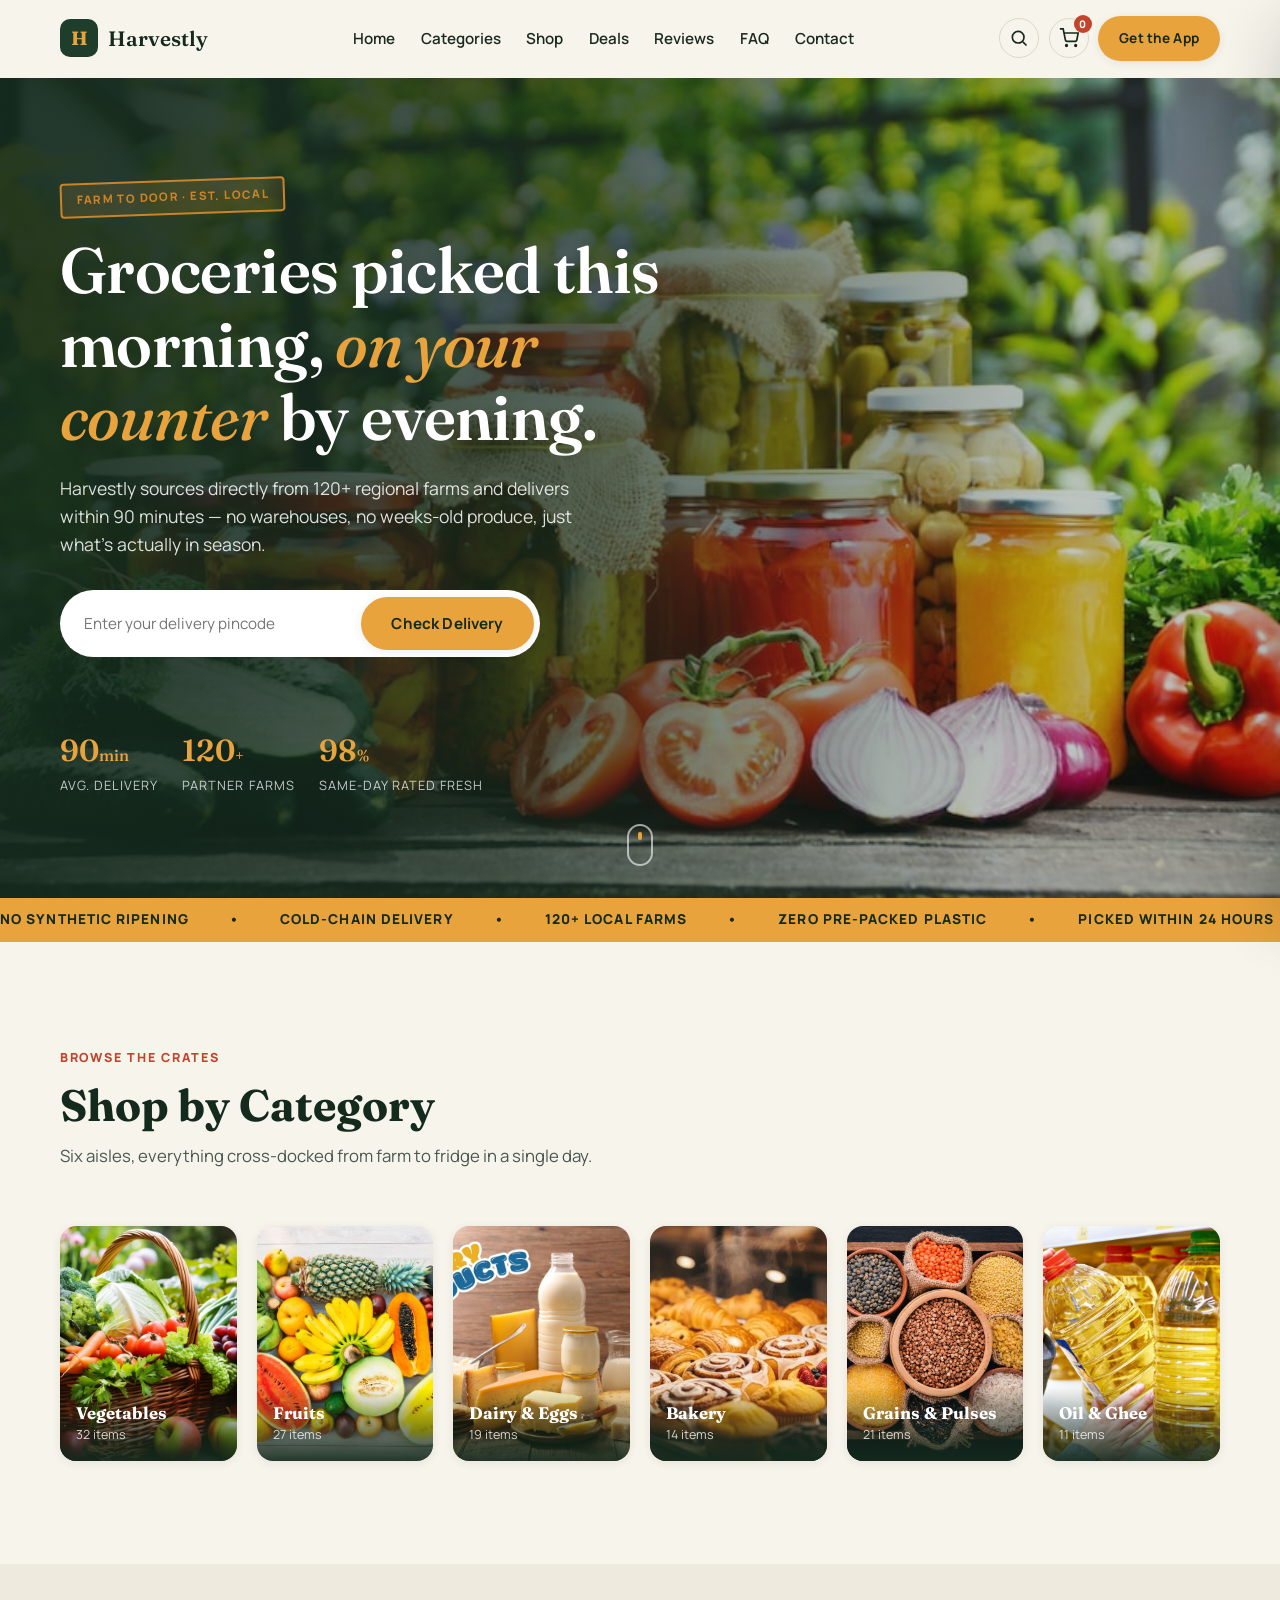
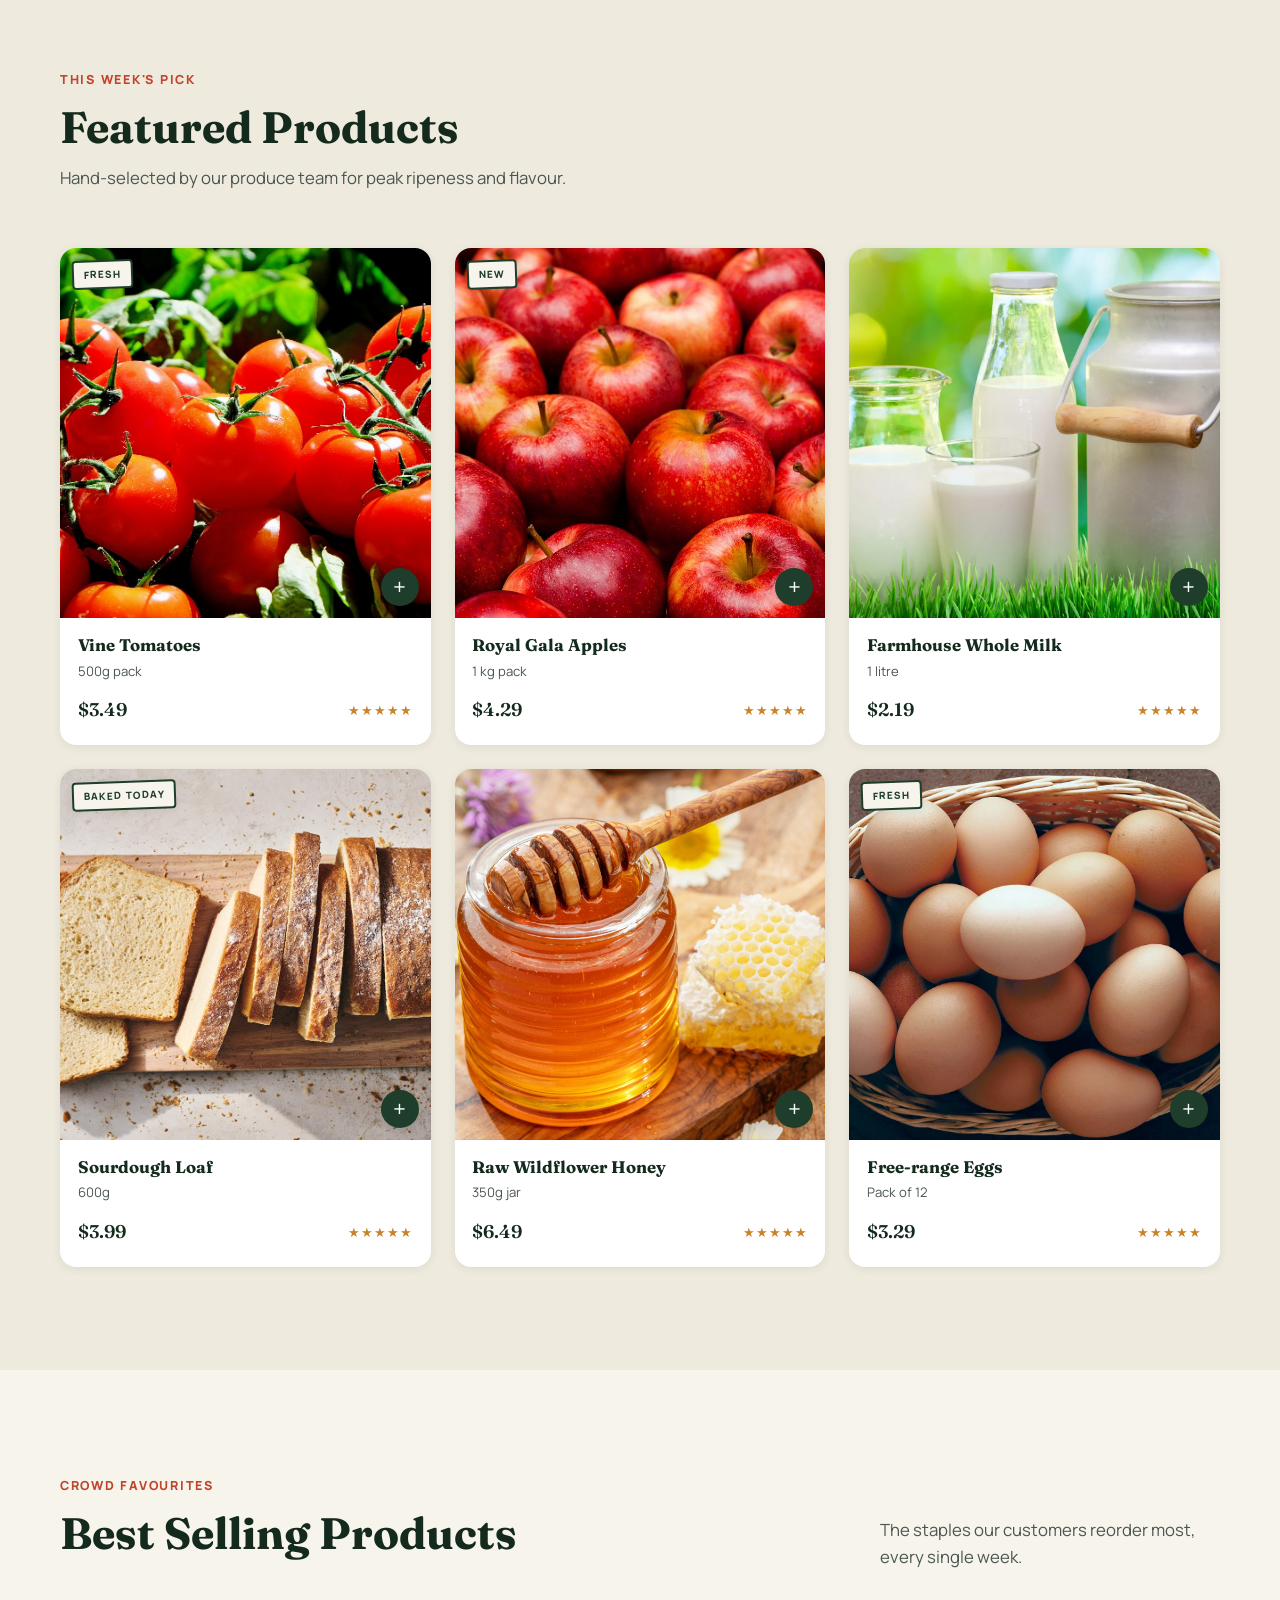
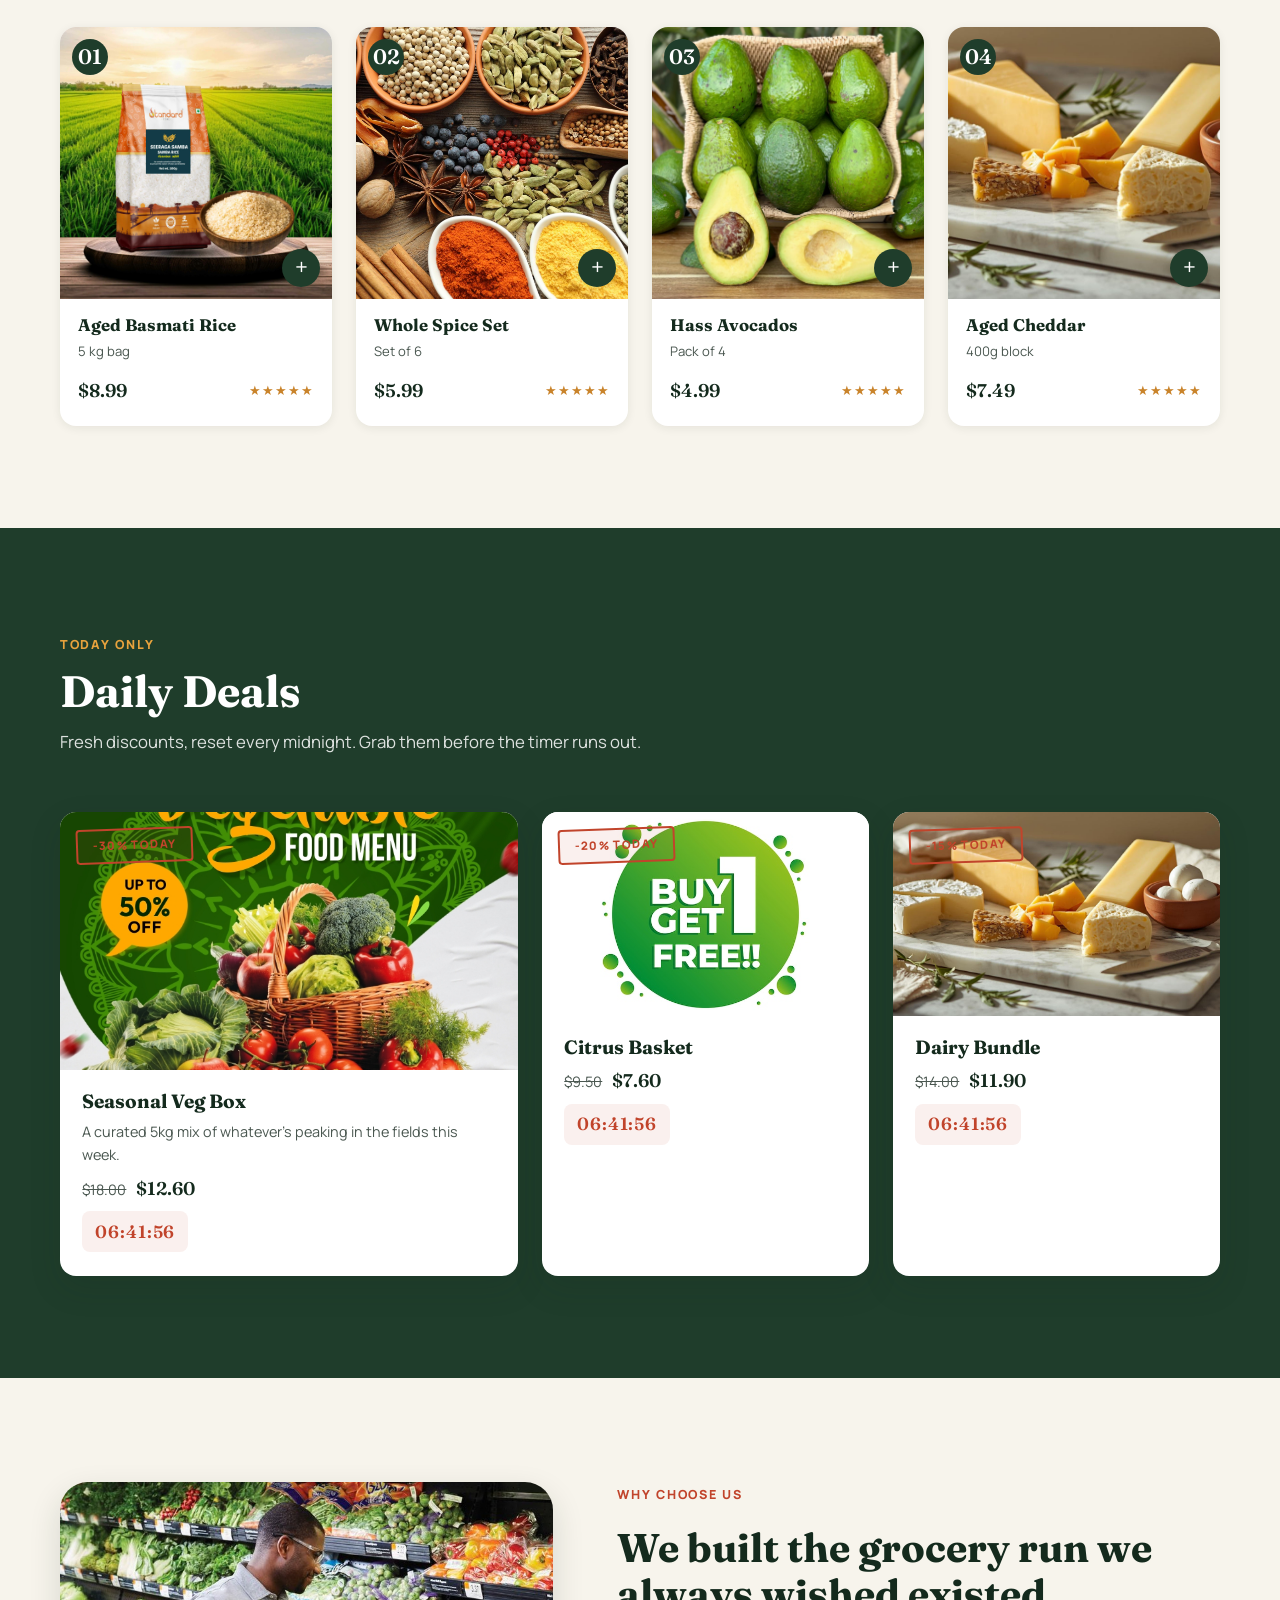
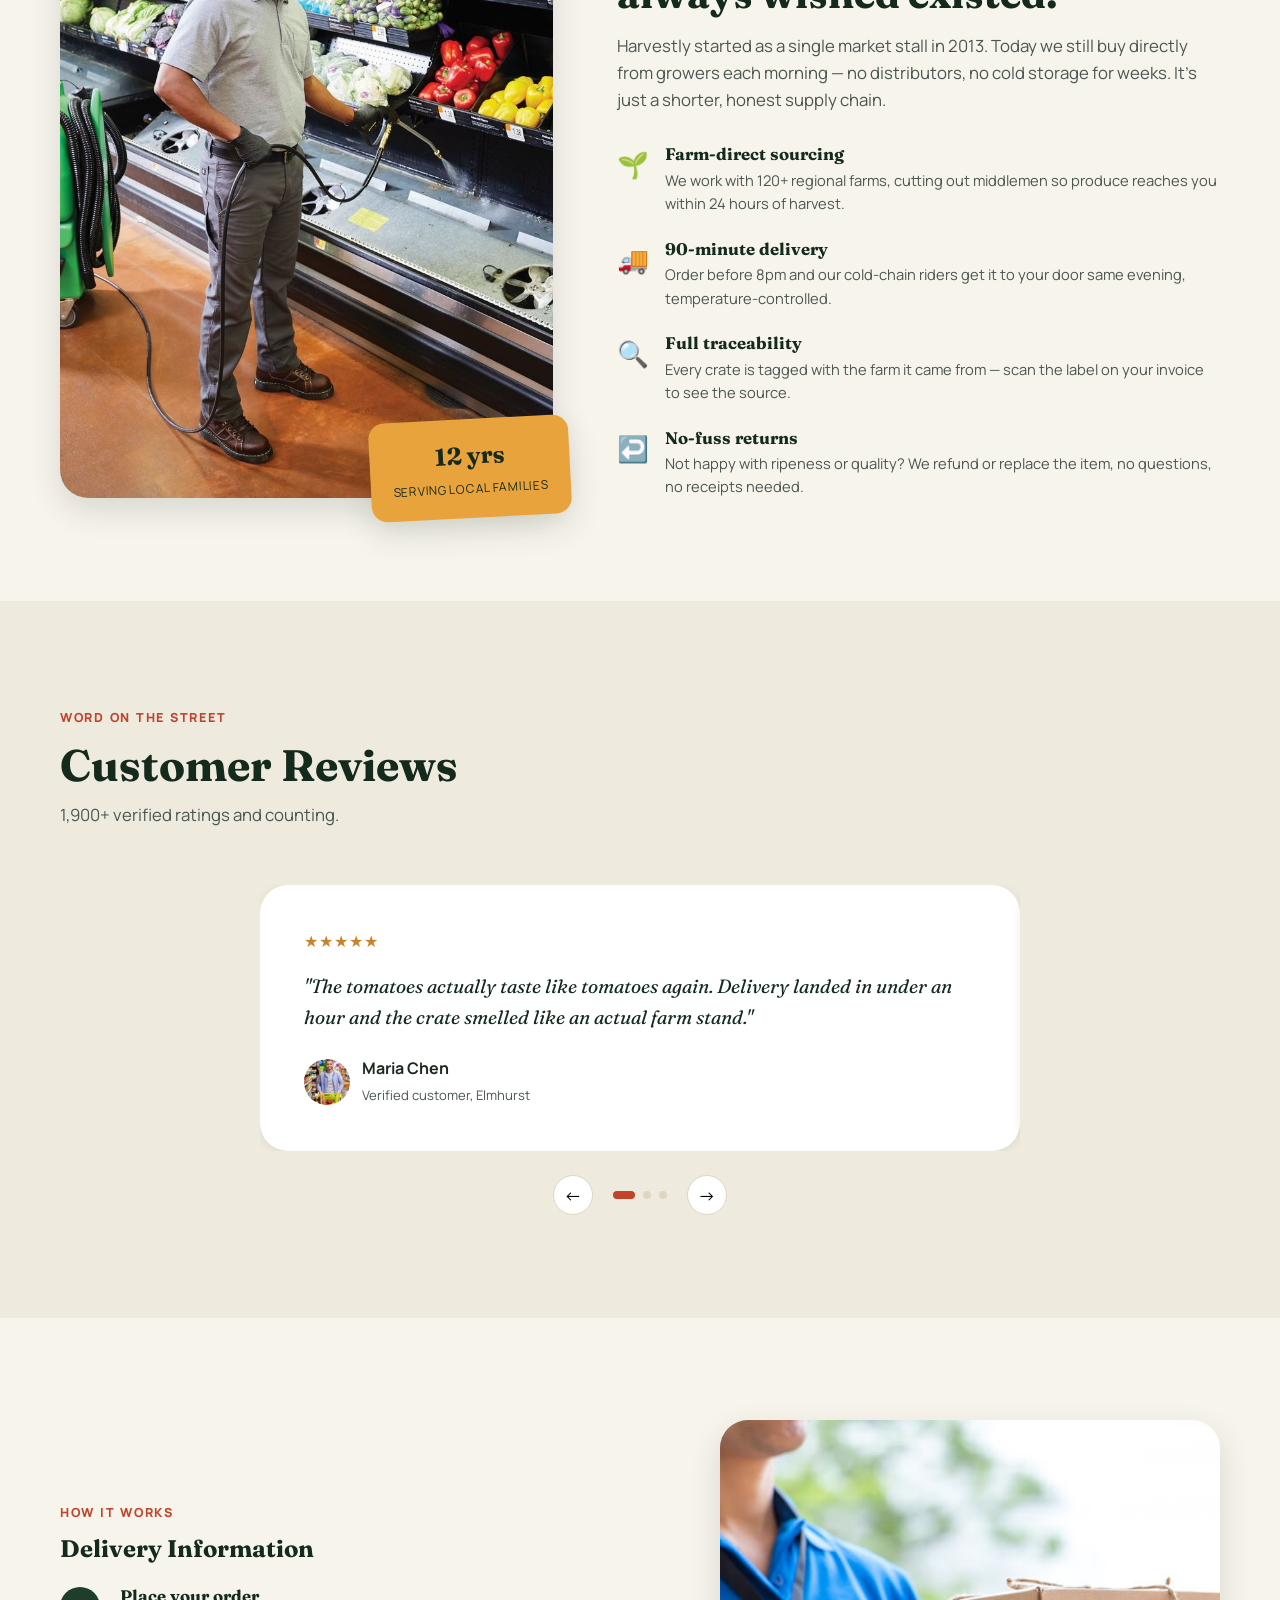
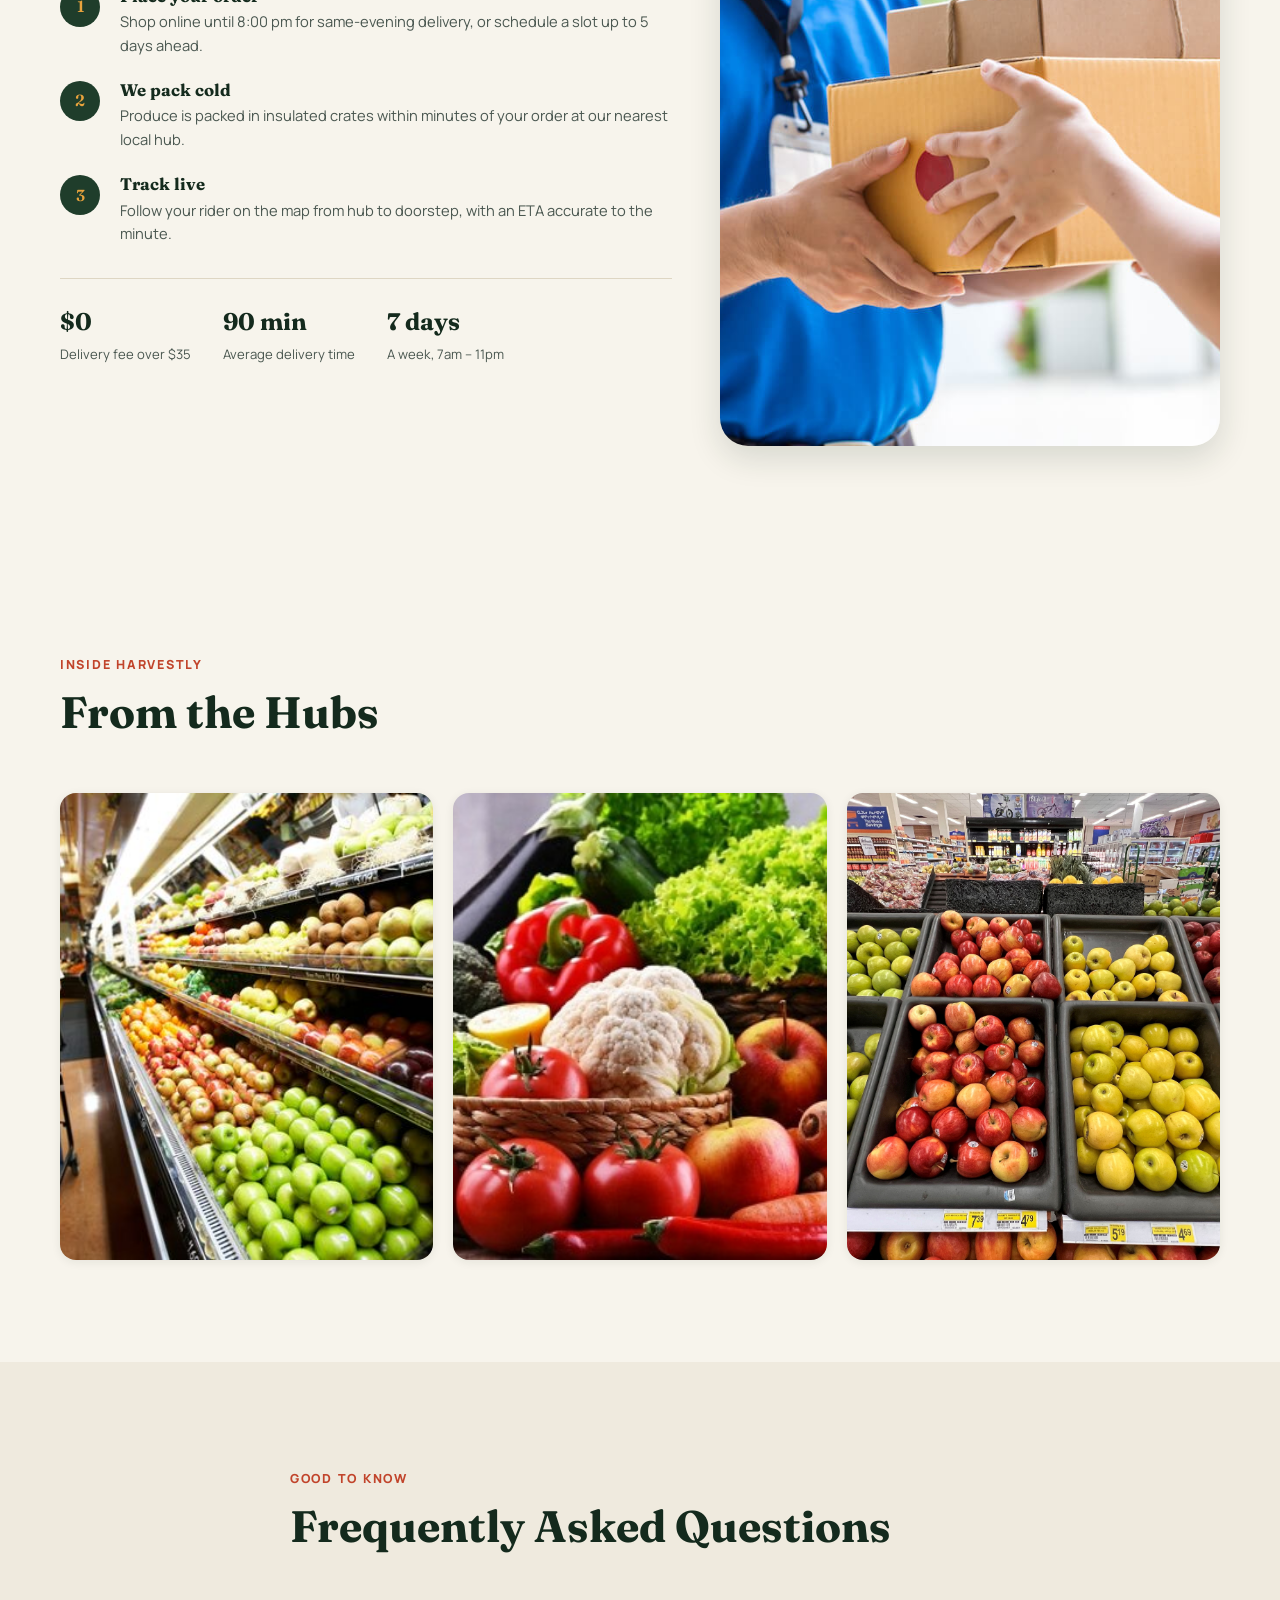
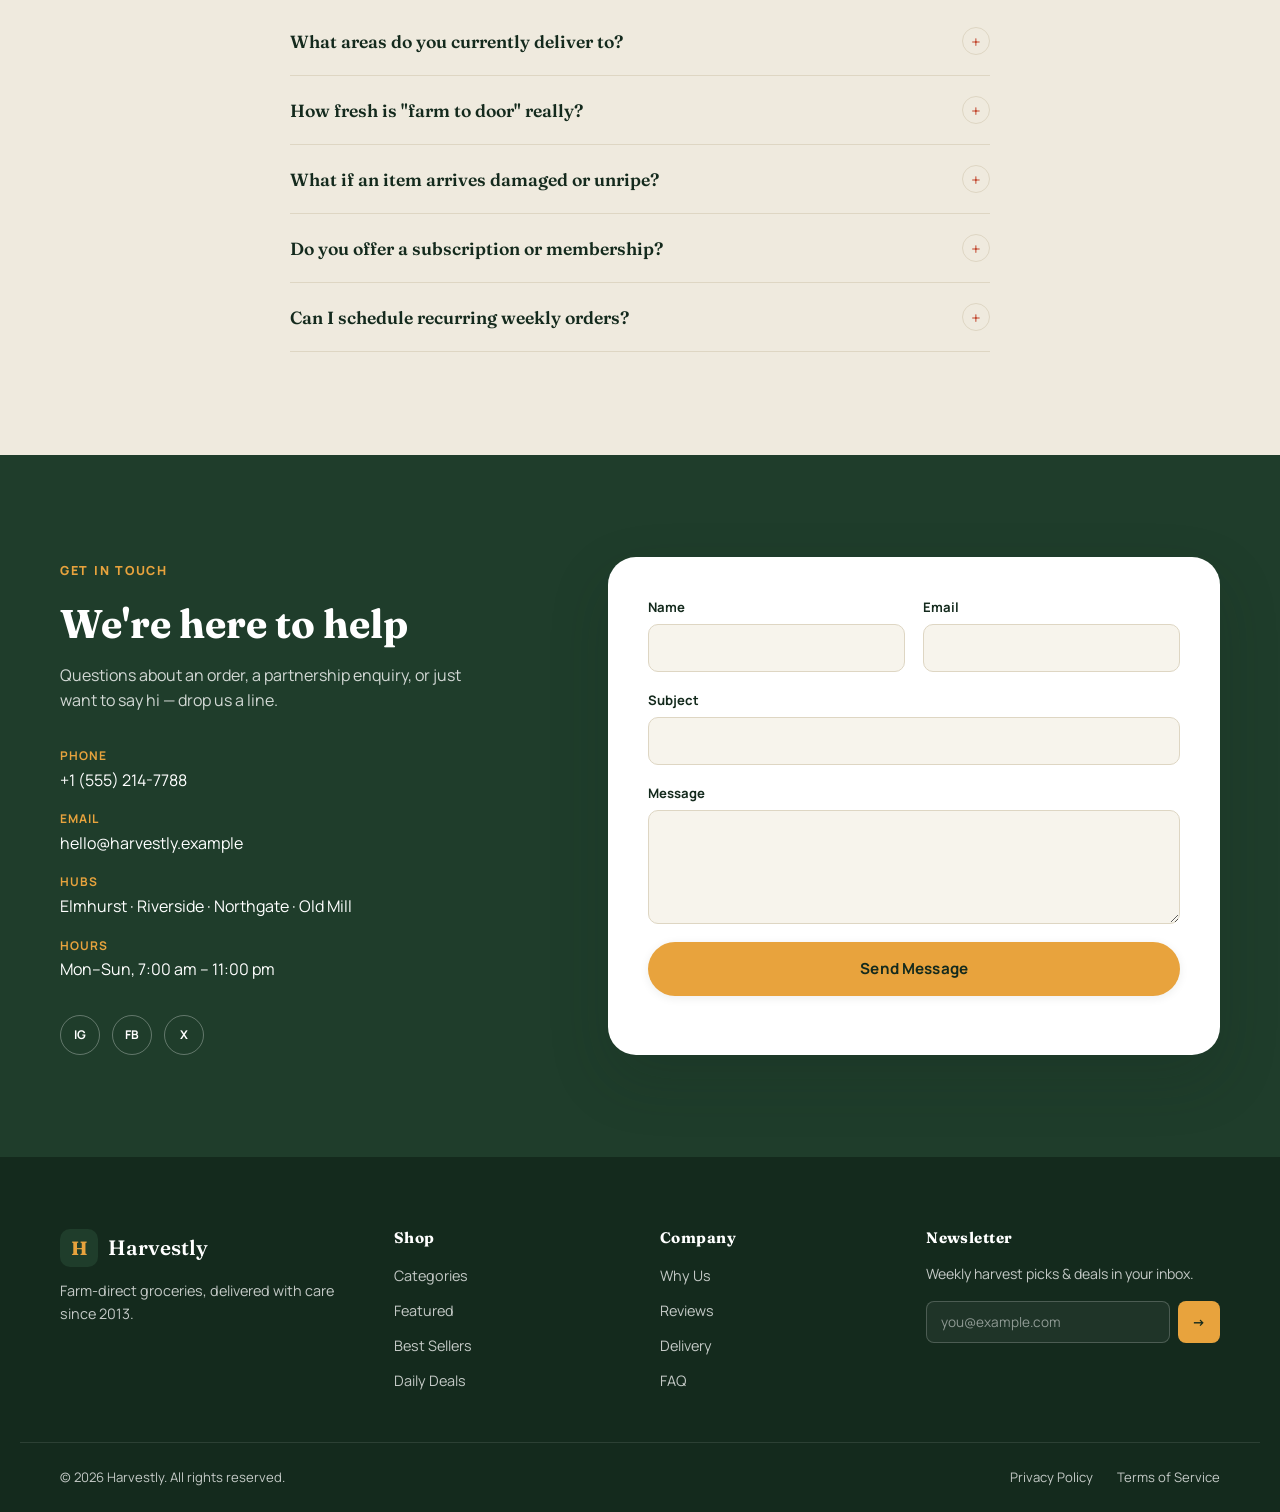
==== commit 1ebde424: "Add files via upload" ====
--- a/index.html
+++ b/index.html
@@ -47,7 +47,7 @@
       <button class="icon-btn" id="searchToggle" aria-label="Open search" aria-expanded="false">
         <svg viewBox="0 0 24 24" width="20" height="20" fill="none" stroke="currentColor" stroke-width="2"><circle cx="11" cy="11" r="7"/><line x1="21" y1="21" x2="16.65" y2="16.65"/></svg>
       </button>
-      <button class="icon-btn cart-btn" id="cartBtn" aria-label="View cart">
+      <button class="icon-btn cart-btn" id="cartBtn" aria-label="View cart" aria-expanded="false" aria-controls="cartDrawer">
         <svg viewBox="0 0 24 24" width="20" height="20" fill="none" stroke="currentColor" stroke-width="2"><circle cx="9" cy="21" r="1"/><circle cx="20" cy="21" r="1"/><path d="M1 1h4l2.68 13.39a2 2 0 0 0 2 1.61h9.72a2 2 0 0 0 2-1.61L23 6H6"/></svg>
         <span class="cart-count" id="cartCount">0</span>
       </button>
@@ -738,6 +738,30 @@
   </div>
 </footer>
 
+<!-- ============ CART DRAWER ============ -->
+<div class="cart-overlay" id="cartOverlay"></div>
+<aside class="cart-drawer" id="cartDrawer" aria-label="Shopping cart" aria-hidden="true">
+  <div class="cart-drawer-head">
+    <h2>Your Cart</h2>
+    <button class="icon-btn" id="cartClose" aria-label="Close cart">&times;</button>
+  </div>
+
+  <div class="cart-items" id="cartItems"></div>
+
+  <div class="cart-empty" id="cartEmpty">
+    <p>Your cart is empty.</p>
+    <a href="#featured" class="btn btn-primary" id="cartEmptyCta">Start Shopping</a>
+  </div>
+
+  <div class="cart-drawer-footer" id="cartFooter">
+    <div class="cart-total-row">
+      <span>Subtotal</span>
+      <span id="cartTotal">$0.00</span>
+    </div>
+    <button class="btn btn-primary btn-block" id="cartCheckout">Checkout</button>
+  </div>
+</aside>
+
 <button class="back-to-top" id="backToTop" aria-label="Back to top">&uarr;</button>
 
 <div class="toast" id="toast" role="status" aria-live="polite"></div>
--- a/style.css
+++ b/style.css
@@ -616,3 +616,96 @@
   z-index: 200;
 }
 .toast.show{ opacity:1; transform: translateX(-50%) translateY(0); }
+
+/* =============================================================
+   CART DRAWER
+============================================================= */
+.cart-overlay{
+  position:fixed; inset:0; z-index:198;
+  background: rgba(20,42,29,0.45);
+  opacity:0; pointer-events:none;
+  transition: opacity .35s var(--ease);
+}
+.cart-overlay.open{ opacity:1; pointer-events:auto; }
+
+.cart-drawer{
+  position:fixed; top:0; right:0; bottom:0; z-index:199;
+  width:min(420px, 92vw); height:100vh;
+  background: var(--paper);
+  box-shadow: var(--shadow-lg);
+  display:flex; flex-direction:column;
+  transform: translateX(100%);
+  transition: transform .4s var(--ease);
+}
+.cart-drawer.open{ transform: translateX(0); }
+
+.cart-drawer-head{
+  display:flex; align-items:center; justify-content:space-between;
+  padding: 1.25rem 1.5rem; border-bottom:1px solid var(--line);
+  flex-shrink:0;
+}
+.cart-drawer-head h2{ font-size:1.4rem; }
+
+.cart-items{
+  flex:1; overflow-y:auto; padding: .5rem 1.5rem;
+  display:flex; flex-direction:column; gap:1rem;
+}
+
+.cart-item{
+  display:grid;
+  grid-template-columns: 1fr auto auto;
+  align-items:center;
+  gap:.5rem 1rem;
+  padding:1rem 0; border-bottom:1px solid var(--line);
+}
+.cart-item-info h4{ font-family: var(--font-body); font-size:.98rem; font-weight:700; color: var(--forest-dark); margin-bottom:.2rem; }
+.cart-item-info .cart-item-price{ color: var(--ink-soft); font-size:.82rem; }
+
+.cart-item-qty{
+  display:flex; align-items:center; gap:.6rem;
+  grid-row: 1; grid-column: 2;
+}
+.qty-btn{
+  width:28px; height:28px; border-radius:50%; border:1px solid var(--line);
+  background: var(--white); color: var(--forest-dark); font-size:1rem; line-height:1;
+  display:grid; place-items:center;
+  transition: background .2s var(--ease);
+}
+.qty-btn:hover{ background: var(--paper-dim); }
+.qty-val{ min-width:1.2em; text-align:center; font-weight:700; font-size:.9rem; }
+
+.cart-item-subtotal{
+  grid-row:1; grid-column:3;
+  font-family: var(--font-display); font-weight:600; color: var(--forest-dark); font-size:.98rem;
+  min-width:56px; text-align:right;
+}
+
+.cart-item-remove{
+  grid-row:2; grid-column: 1 / -1;
+  justify-self:start;
+  background:none; border:none; padding:0;
+  color: var(--tomato); font-size:.78rem; font-weight:700;
+  text-decoration: underline; text-underline-offset:2px;
+}
+.cart-item-remove:hover{ color: var(--gold-dark); }
+
+.cart-empty{
+  flex:1; display:none; flex-direction:column; align-items:center; justify-content:center;
+  gap:1rem; text-align:center; padding: 2rem;
+}
+.cart-empty p{ color: var(--ink-soft); font-size:1rem; }
+.cart-drawer.is-empty .cart-items{ display:none; }
+.cart-drawer.is-empty .cart-empty{ display:flex; }
+.cart-drawer.is-empty .cart-drawer-footer{ display:none; }
+
+.cart-drawer-footer{
+  flex-shrink:0; padding:1.25rem 1.5rem 1.5rem;
+  border-top:1px solid var(--line); background: var(--white);
+  display:flex; flex-direction:column; gap:1rem;
+}
+.cart-total-row{
+  display:flex; align-items:center; justify-content:space-between;
+  font-family: var(--font-display); font-size:1.15rem; font-weight:600; color: var(--forest-dark);
+}
+
+body.cart-open{ overflow:hidden; }
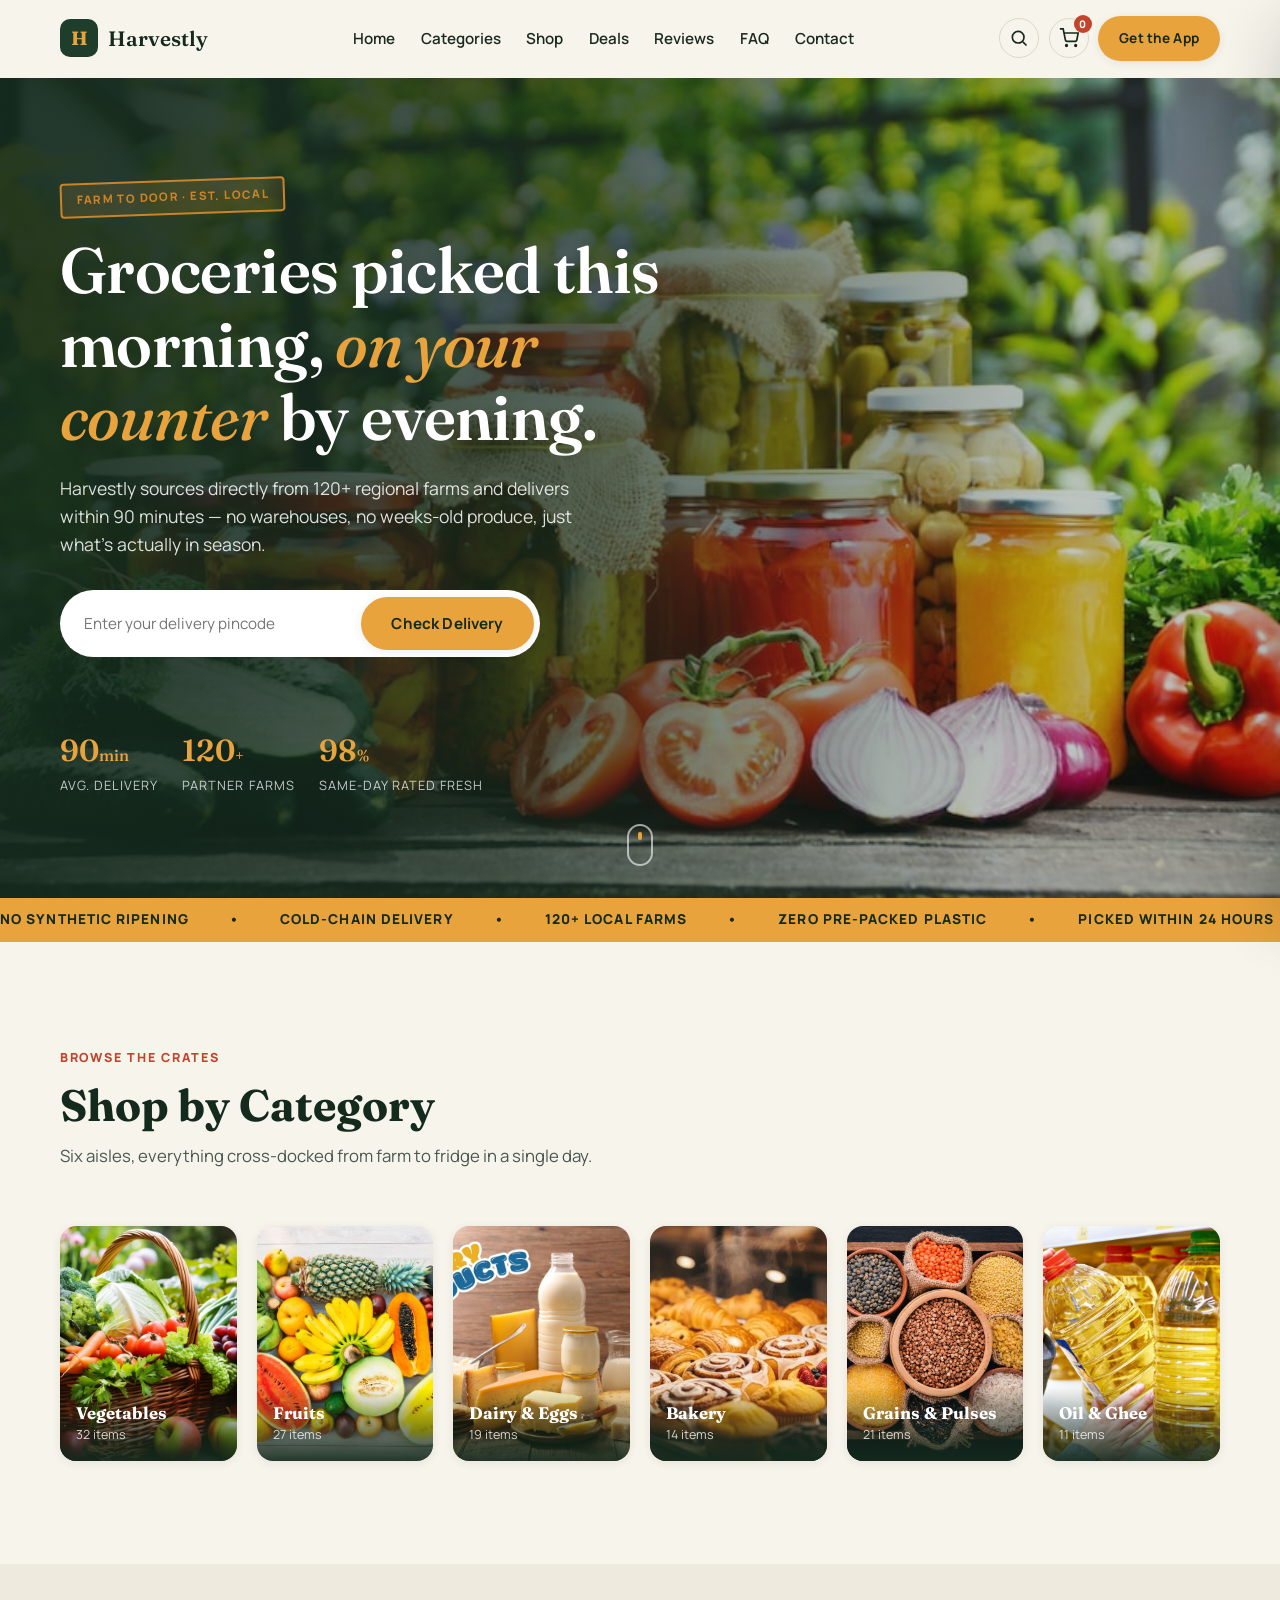
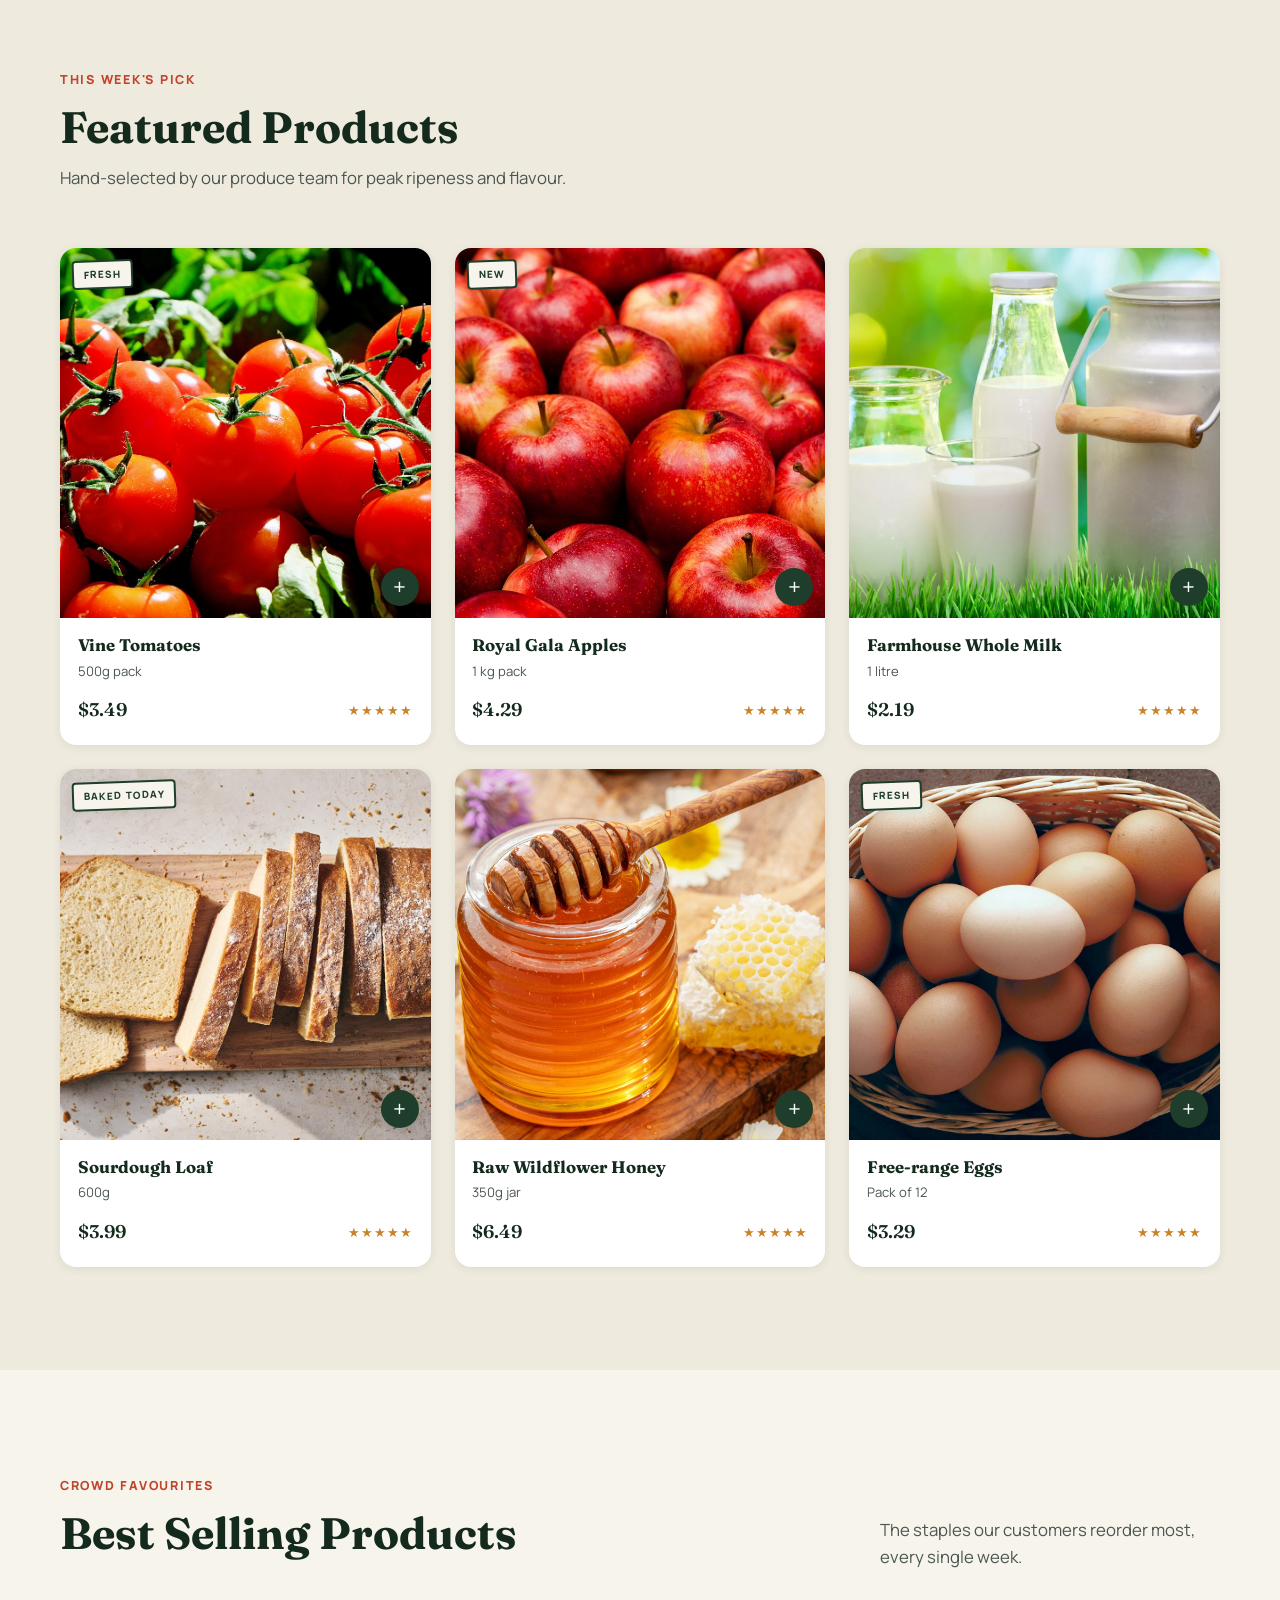
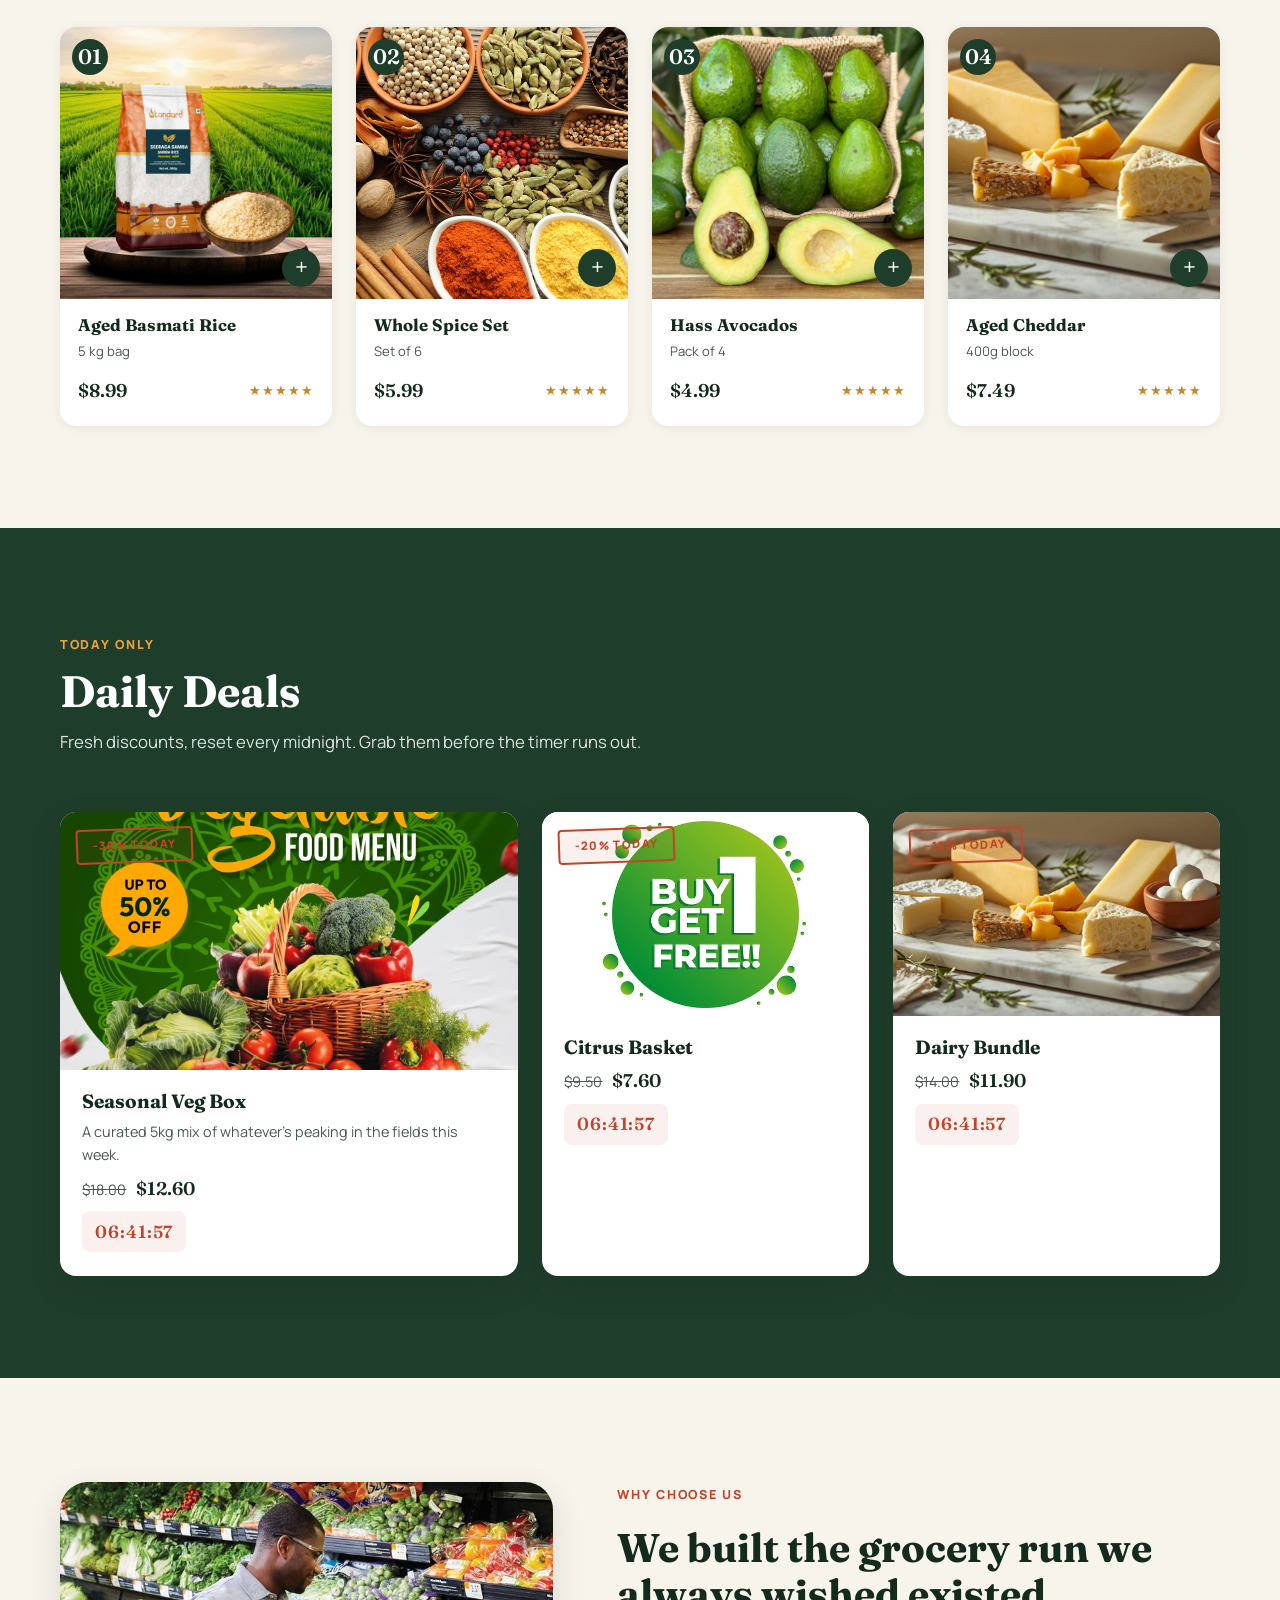
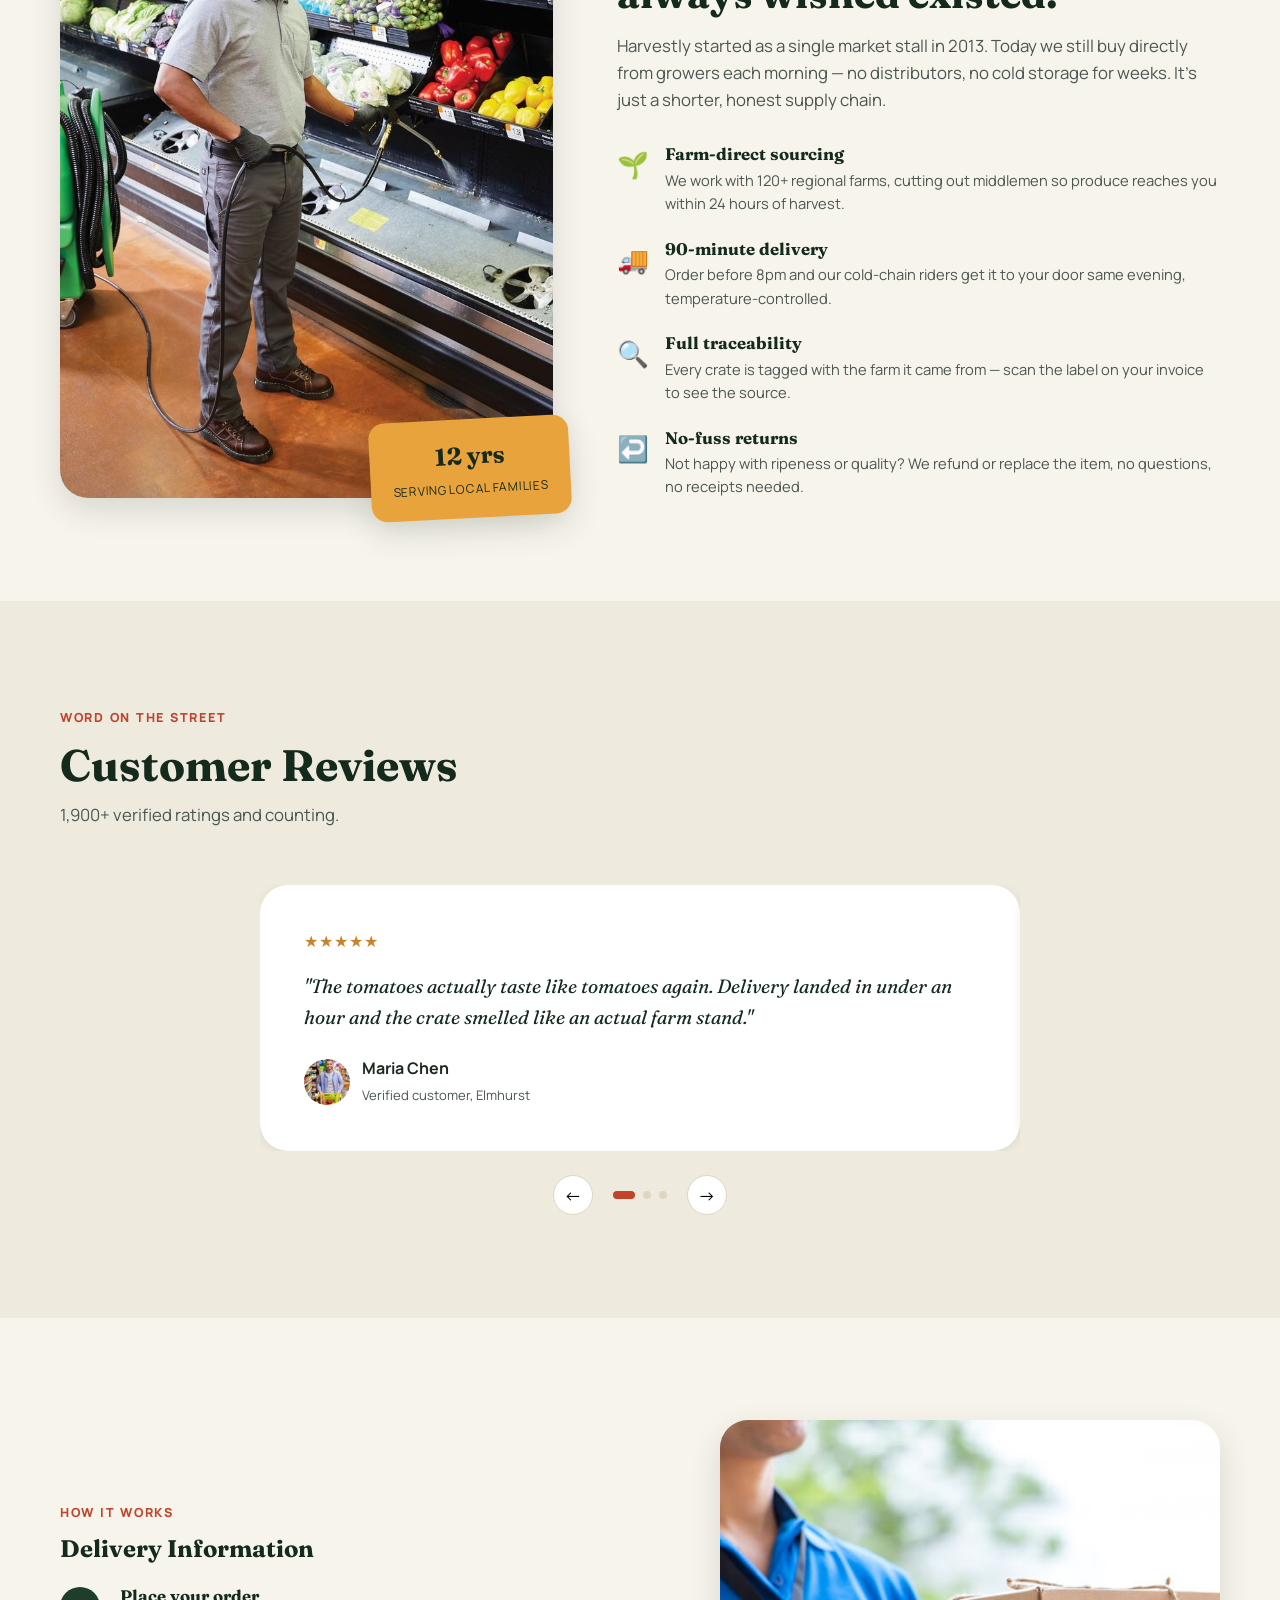
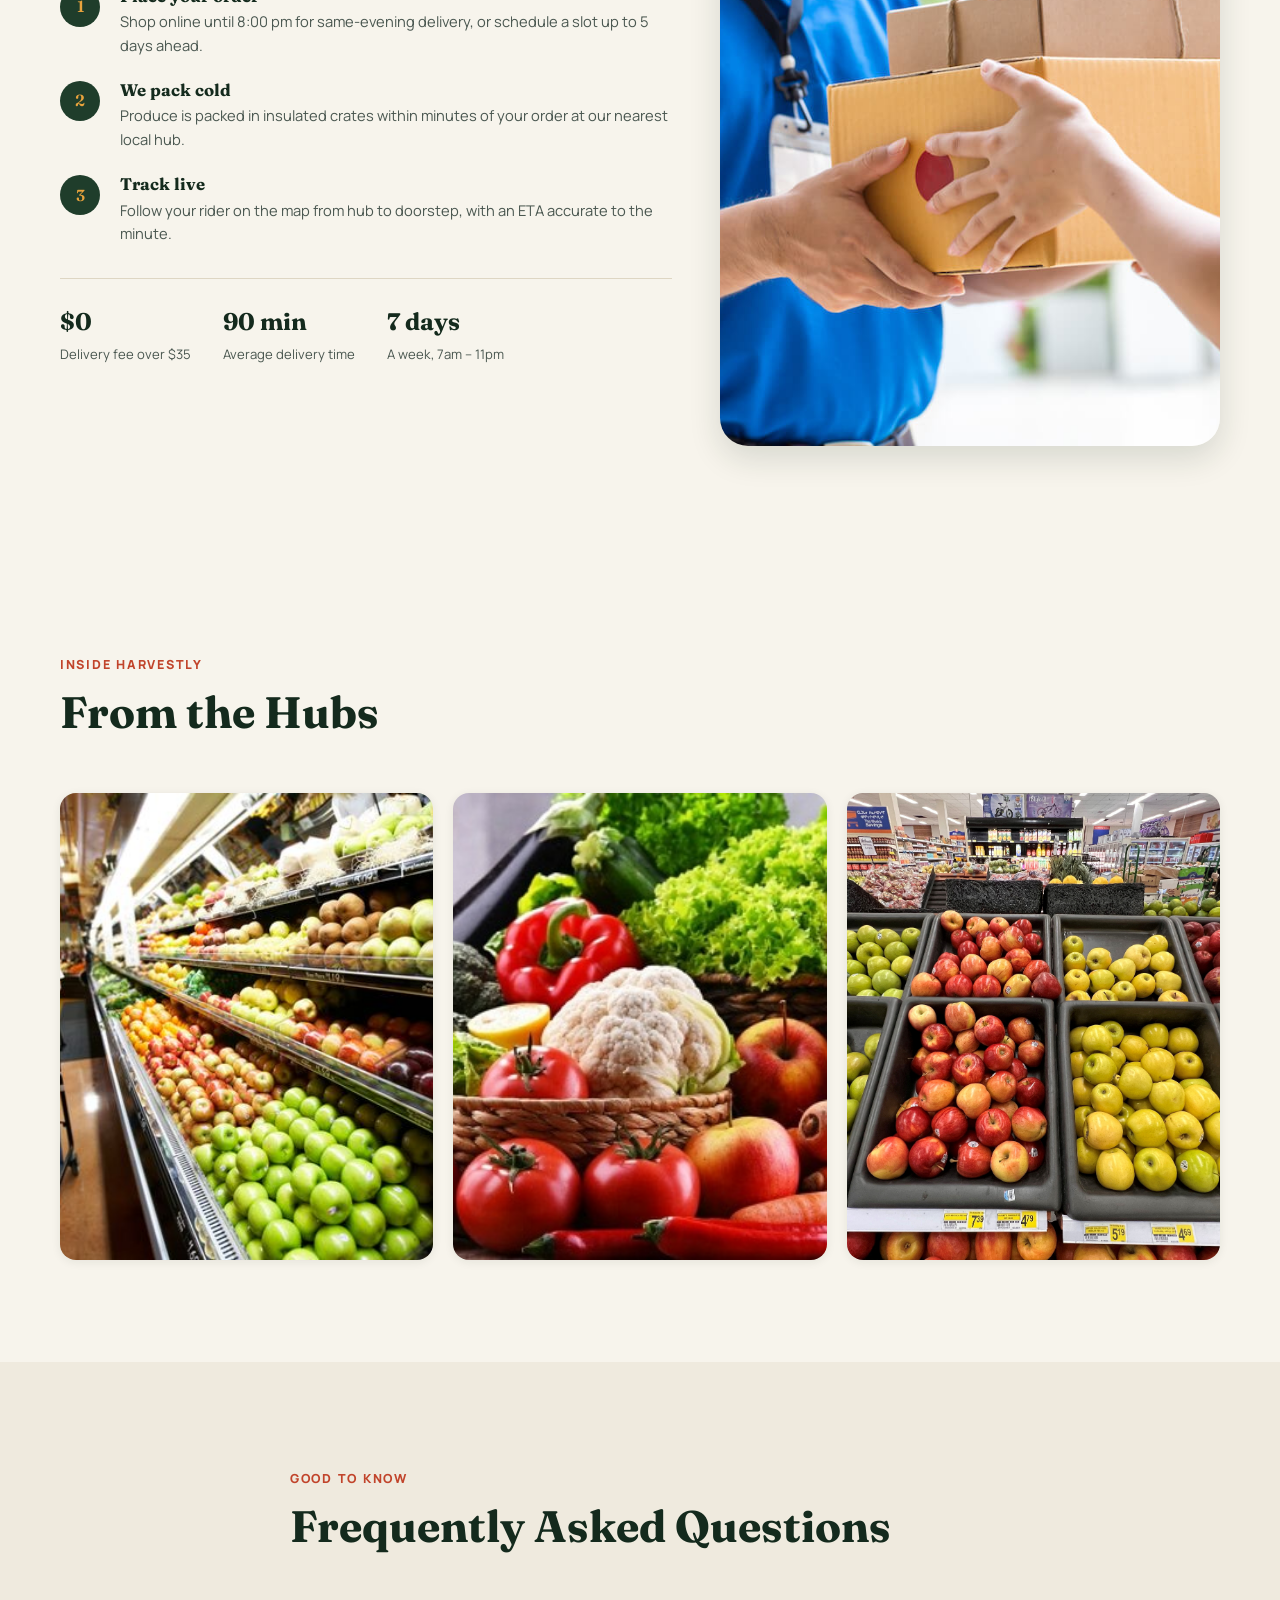
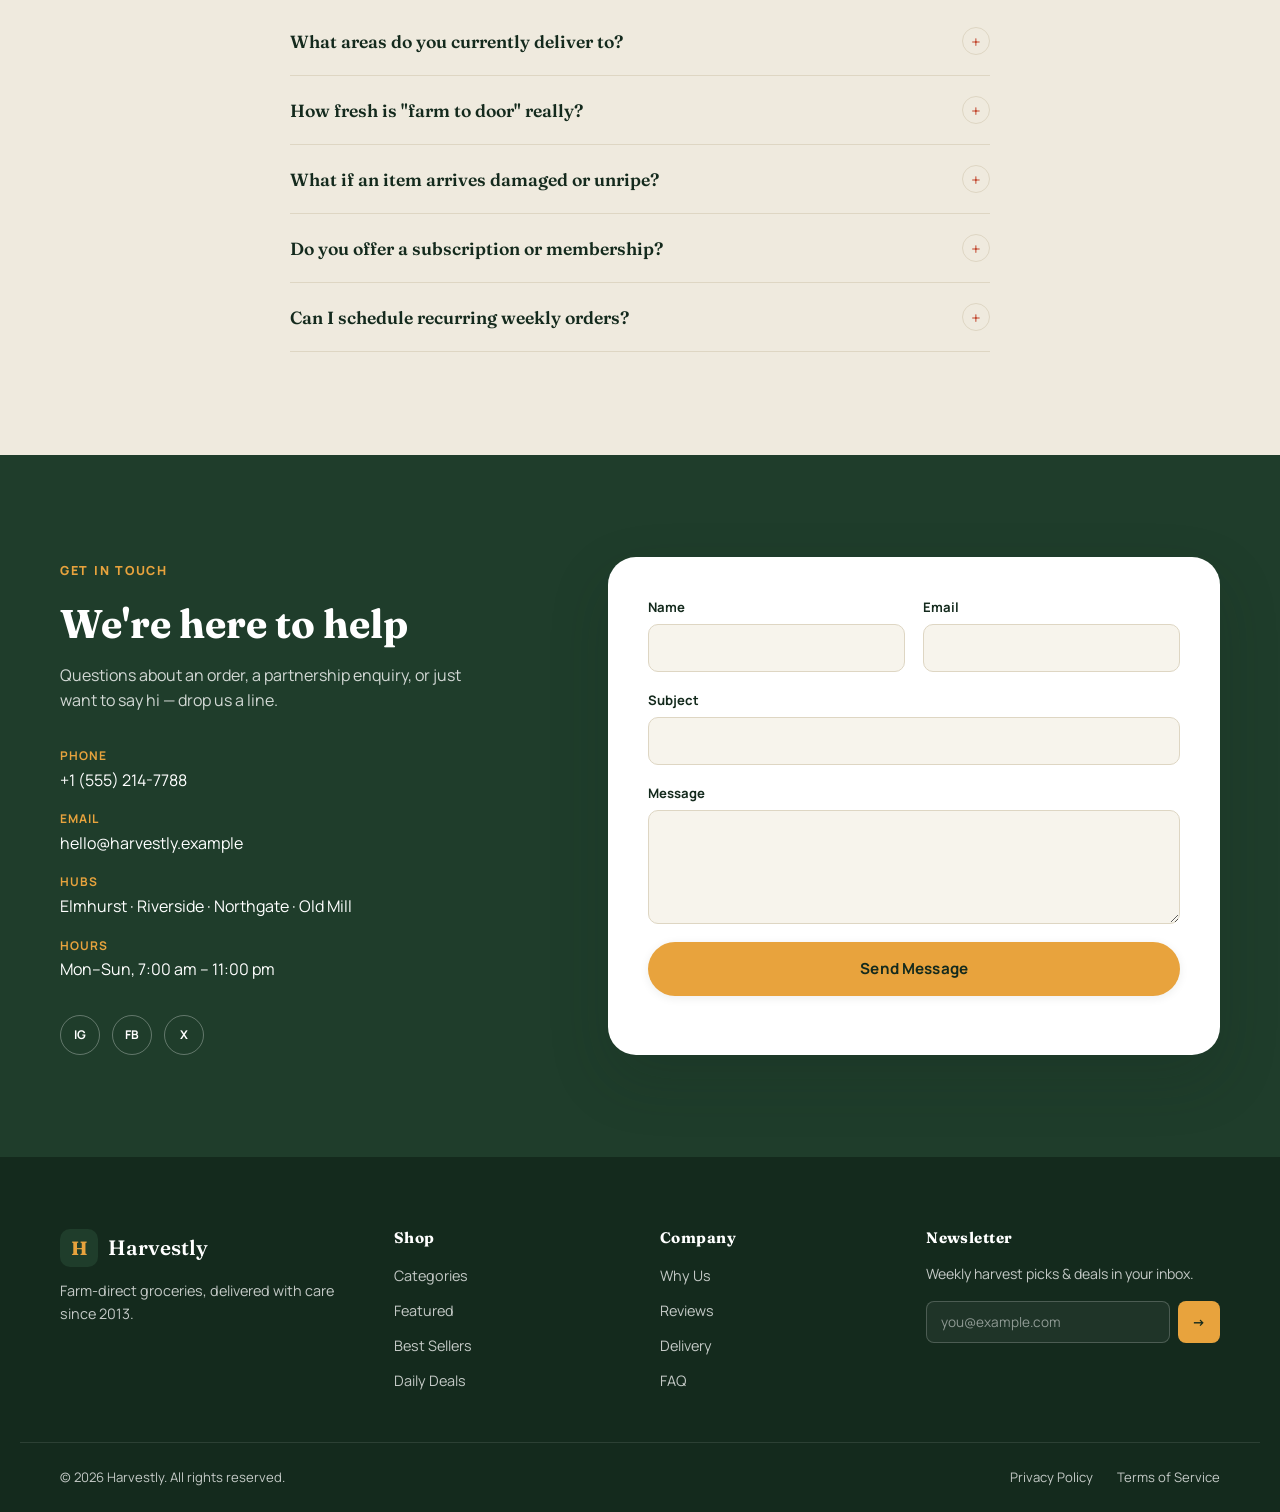
==== commit 4686662f: "Add files via upload" ====
--- a/index.html
+++ b/index.html
@@ -762,6 +762,54 @@
   </div>
 </aside>
 
+<!-- ============ CHECKOUT MODAL ============ -->
+<div class="checkout-overlay" id="checkoutOverlay"></div>
+<div class="checkout-modal" id="checkoutModal" role="dialog" aria-modal="true" aria-labelledby="checkoutTitle" aria-hidden="true">
+  <div class="checkout-modal-head">
+    <h2 id="checkoutTitle">Checkout</h2>
+    <button class="icon-btn" id="checkoutClose" aria-label="Close checkout">&times;</button>
+  </div>
+
+  <div class="checkout-modal-body">
+    <div class="checkout-summary">
+      <span>Subtotal</span>
+      <span id="checkoutSubtotal">$0.00</span>
+    </div>
+
+    <form class="checkout-form" id="checkoutForm" novalidate>
+      <div class="form-field">
+        <label for="ckName">Full Name *</label>
+        <input type="text" id="ckName" name="name" required>
+        <span class="field-error">Please enter your full name.</span>
+      </div>
+
+      <div class="form-field">
+        <label for="ckMobile">Mobile Number *</label>
+        <input type="tel" id="ckMobile" name="mobile" inputmode="tel" required pattern="[0-9+\-\s]{7,15}">
+        <span class="field-error">Please enter a valid mobile number.</span>
+      </div>
+
+      <div class="form-field">
+        <label for="ckAddress">Delivery Address *</label>
+        <textarea id="ckAddress" name="address" rows="3" required></textarea>
+        <span class="field-error">Please enter your delivery address.</span>
+      </div>
+
+      <div class="form-field">
+        <label for="ckNote">Order Note <span class="checkout-optional">(optional)</span></label>
+        <textarea id="ckNote" name="note" rows="2"></textarea>
+      </div>
+
+      <p class="checkout-form-msg" id="checkoutFormMsg" role="status" aria-live="polite"></p>
+
+      <div class="checkout-form-actions">
+        <button type="button" class="btn btn-checkout-back" id="checkoutBack">Back to Cart</button>
+        <button type="submit" class="btn btn-primary" id="checkoutContinue">Continue</button>
+      </div>
+    </form>
+  </div>
+</div>
+
 <button class="back-to-top" id="backToTop" aria-label="Back to top">&uarr;</button>
 
 <div class="toast" id="toast" role="status" aria-live="polite"></div>
--- a/style.css
+++ b/style.css
@@ -709,3 +709,90 @@
 }
 
 body.cart-open{ overflow:hidden; }
+
+/* =============================================================
+   CHECKOUT MODAL
+============================================================= */
+.checkout-overlay{
+  position:fixed; inset:0; z-index:298;
+  background: rgba(20,42,29,0.45);
+  opacity:0; pointer-events:none;
+  transition: opacity .35s var(--ease);
+}
+.checkout-overlay.open{ opacity:1; pointer-events:auto; }
+
+.checkout-modal{
+  position:fixed; z-index:299;
+  top:50%; left:50%;
+  width:min(480px, 92vw);
+  max-height:min(88vh, 720px);
+  background: var(--paper);
+  border-radius: var(--radius-lg);
+  box-shadow: var(--shadow-lg);
+  display:flex; flex-direction:column;
+  opacity:0; pointer-events:none;
+  transform: translate(-50%, -46%) scale(.97);
+  transition: opacity .35s var(--ease), transform .35s var(--ease);
+}
+.checkout-modal.open{
+  opacity:1; pointer-events:auto;
+  transform: translate(-50%, -50%) scale(1);
+}
+
+.checkout-modal-head{
+  display:flex; align-items:center; justify-content:space-between;
+  padding: 1.25rem 1.5rem; border-bottom:1px solid var(--line);
+  flex-shrink:0;
+}
+.checkout-modal-head h2{ font-size:1.4rem; }
+
+.checkout-modal-body{
+  flex:1; overflow-y:auto;
+  padding: 1.25rem 1.5rem 1.5rem;
+}
+
+.checkout-summary{
+  display:flex; align-items:center; justify-content:space-between;
+  font-family: var(--font-display); font-size:1.15rem; font-weight:600; color: var(--forest-dark);
+  background: var(--white);
+  border:1px solid var(--line);
+  border-radius: var(--radius-md);
+  padding: .9rem 1.1rem;
+  margin-bottom: 1.25rem;
+}
+
+.checkout-form{ display:flex; flex-direction:column; gap:1.1rem; }
+.checkout-optional{ font-weight:500; color: var(--ink-soft); text-transform:none; letter-spacing:0; }
+
+.checkout-form-msg{
+  display:none; color: var(--moss); font-weight:700; font-size:.9rem;
+  background: rgba(76,122,90,0.1); padding:.75rem 1rem; border-radius:8px;
+}
+.checkout-form-msg.show{ display:block; }
+.checkout-form-msg.is-error{ color: var(--tomato); background: rgba(193,68,43,0.1); }
+
+.checkout-form-actions{
+  display:flex; gap:.9rem; margin-top:.25rem;
+}
+.checkout-form-actions .btn{ flex:1; }
+
+.btn-checkout-back{
+  background: var(--white);
+  color: var(--forest-dark);
+  border: 2px solid var(--line);
+}
+.btn-checkout-back:hover{
+  background: var(--paper-dim);
+  border-color: var(--moss);
+}
+
+@media (max-width:520px){
+  .checkout-modal{
+    top:auto; left:0; right:0; bottom:0;
+    width:100%; max-height:92vh;
+    border-radius: var(--radius-lg) var(--radius-lg) 0 0;
+    transform: translateY(100%);
+  }
+  .checkout-modal.open{ transform: translateY(0); }
+  .checkout-form-actions{ flex-direction:column-reverse; }
+}
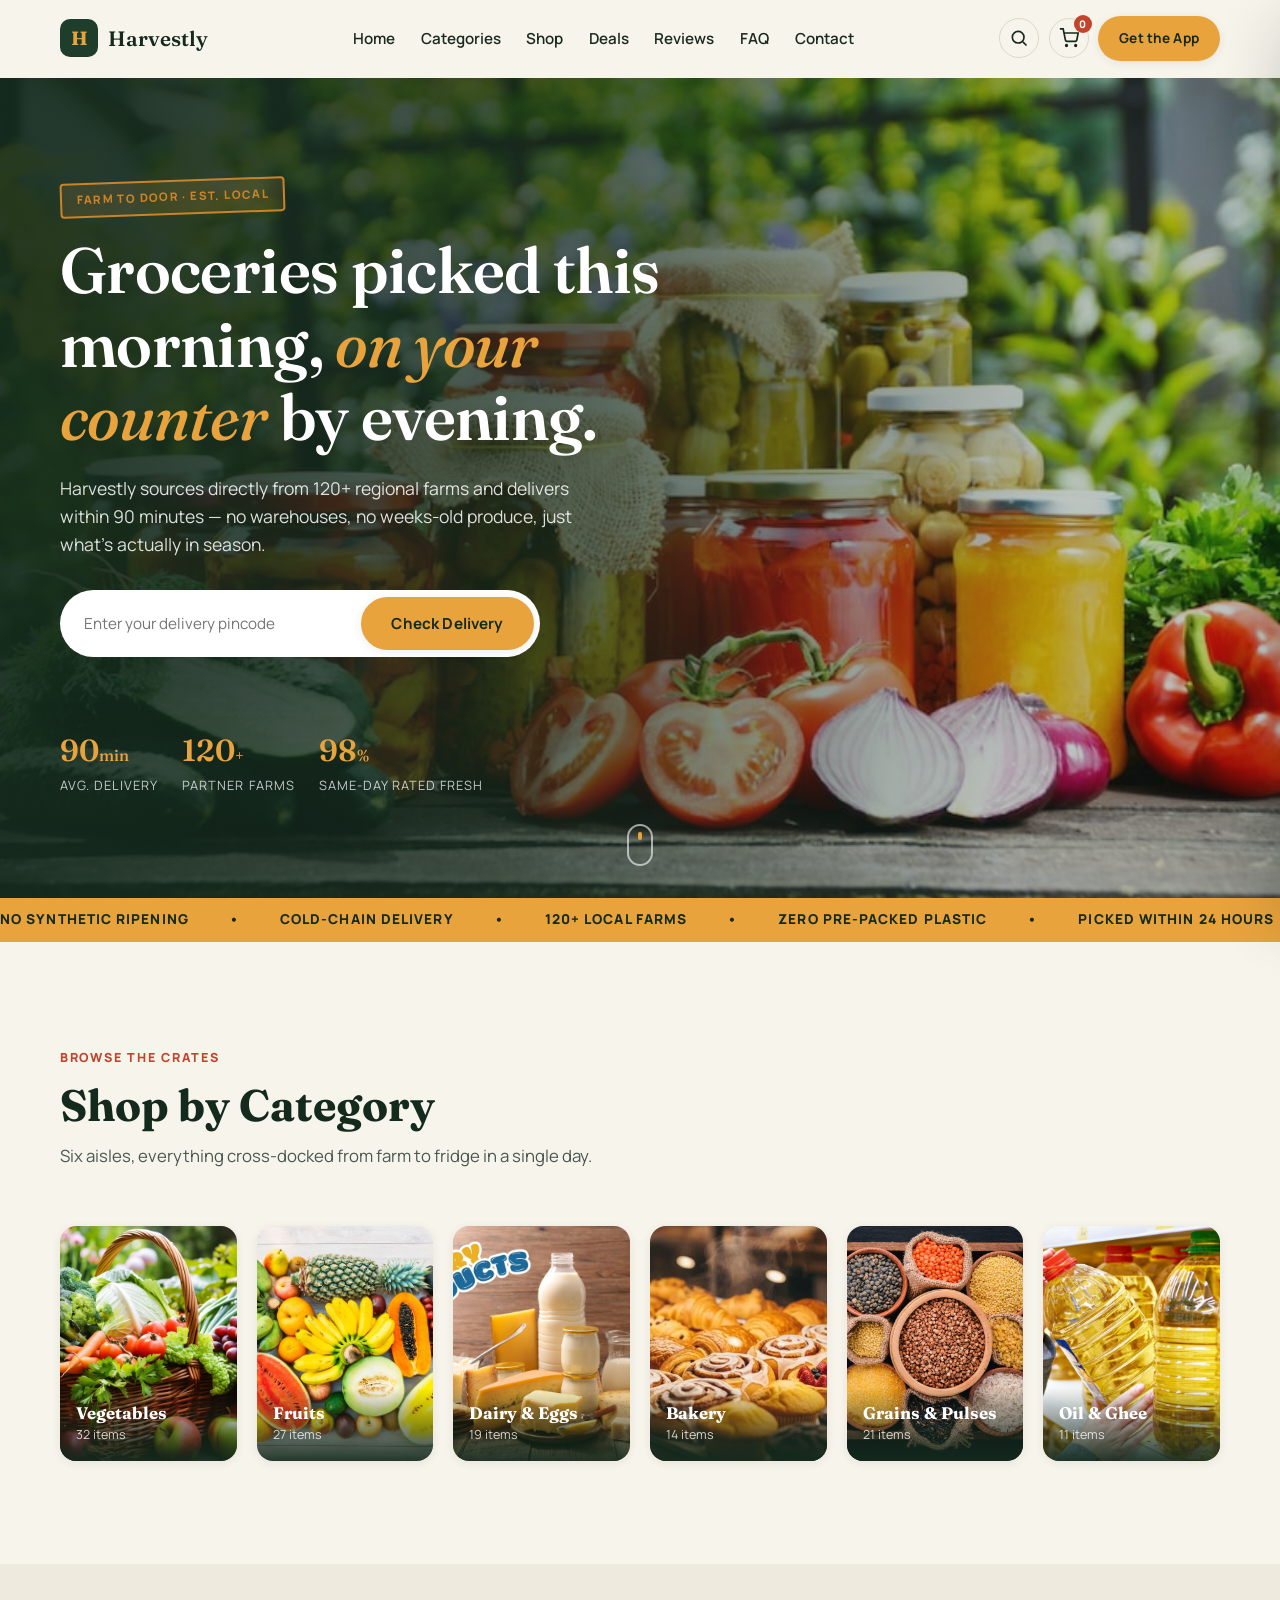
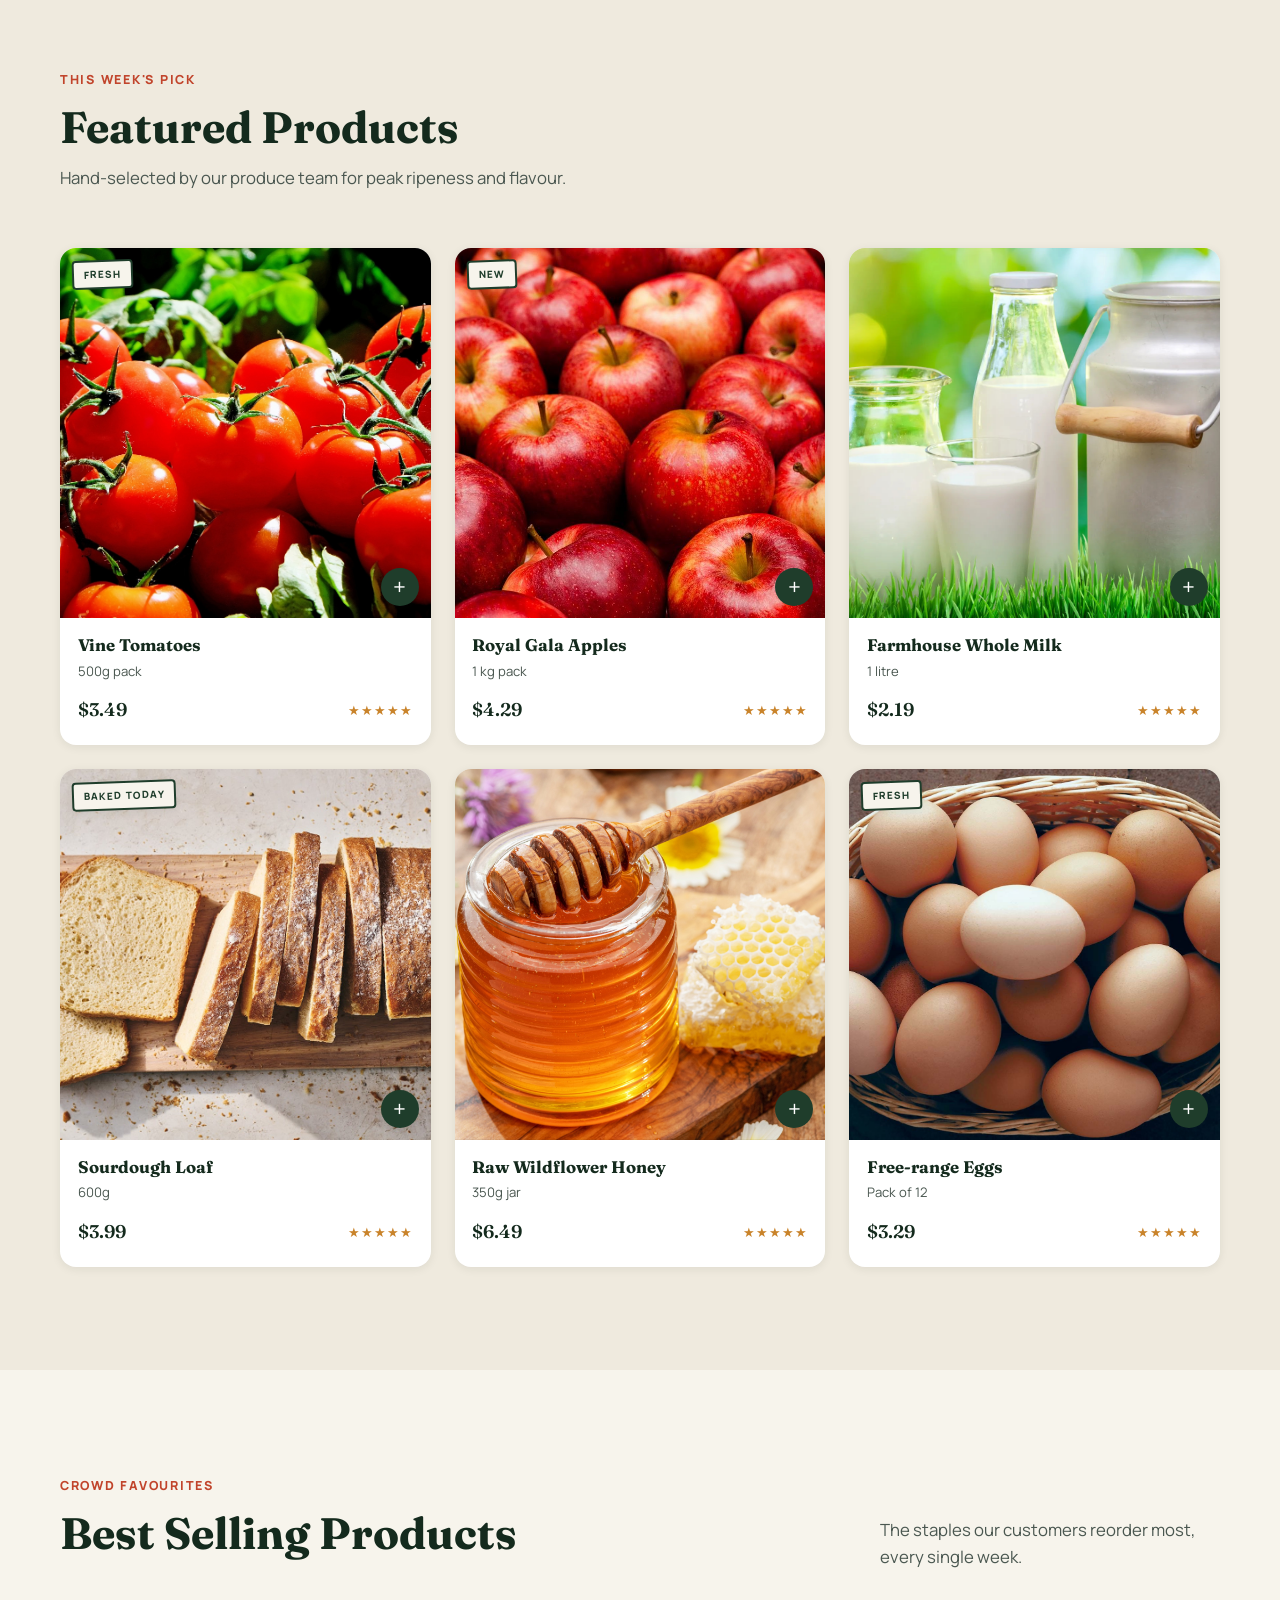
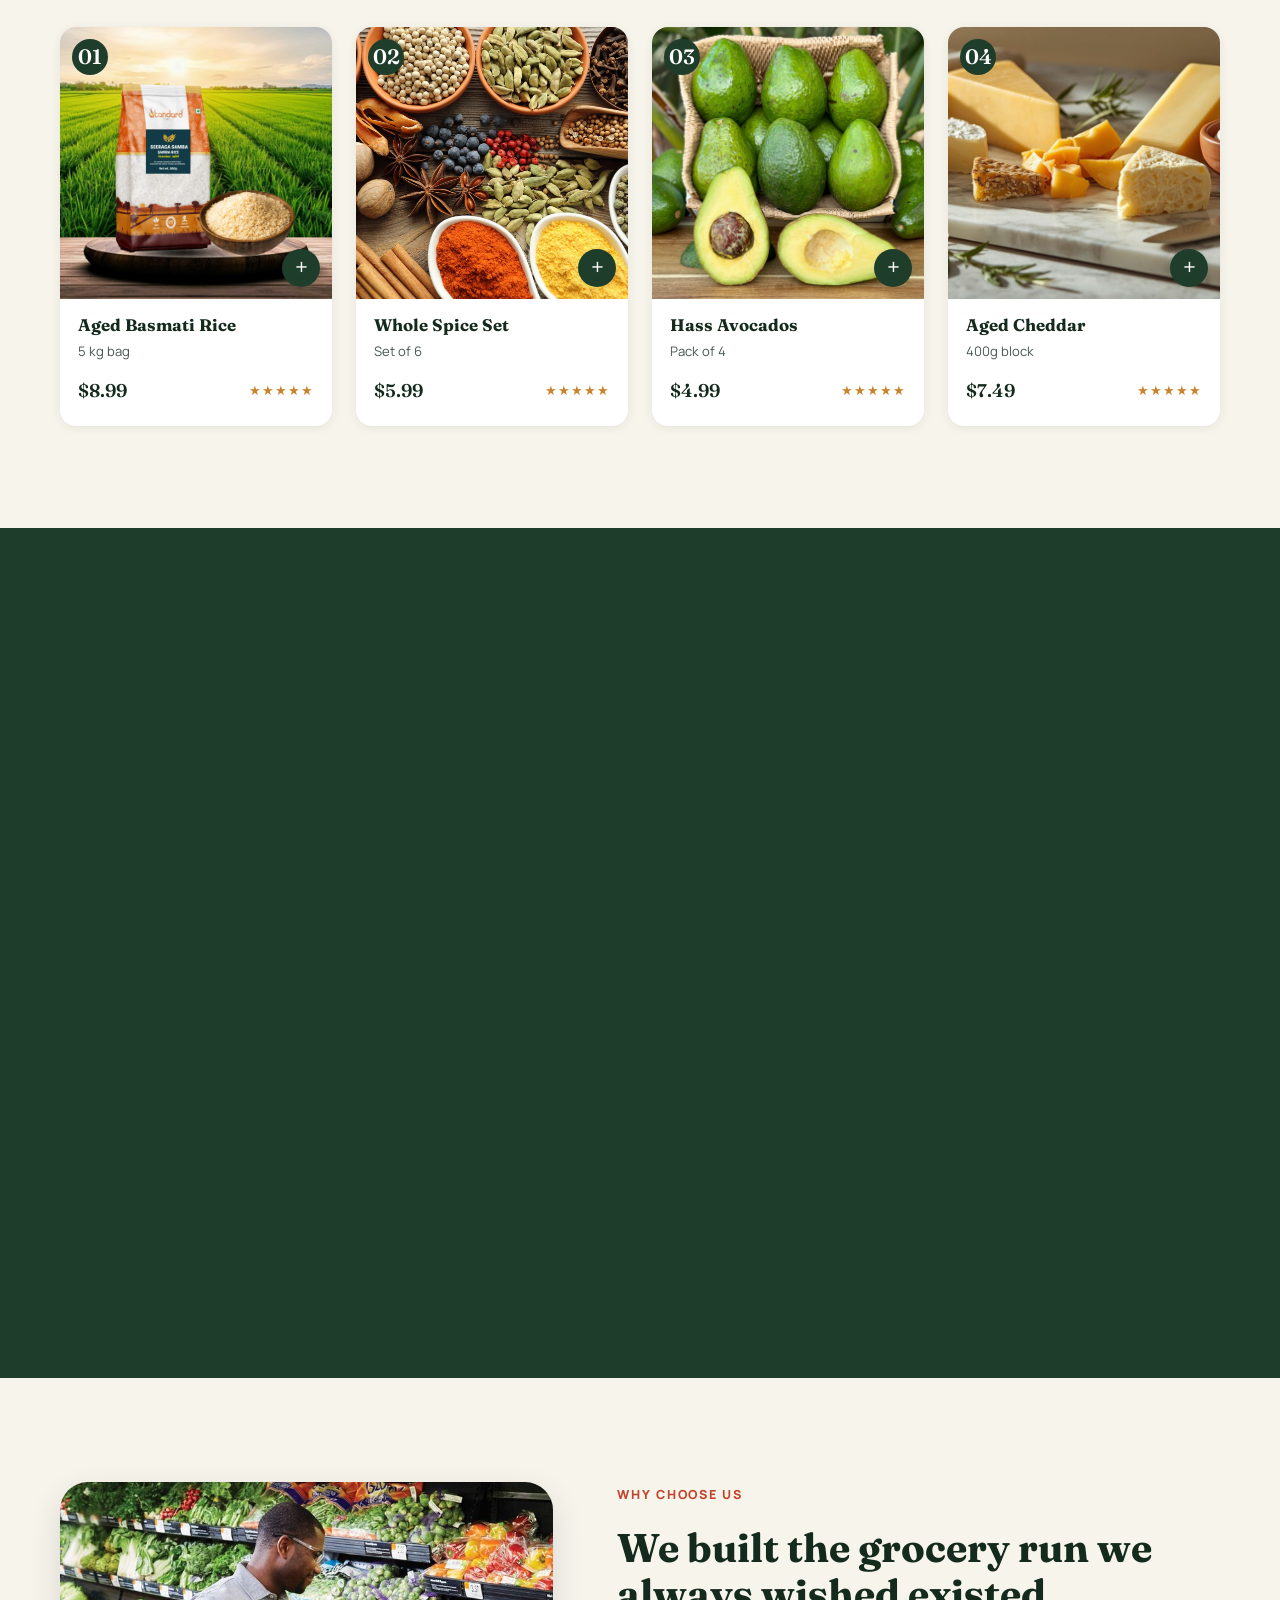
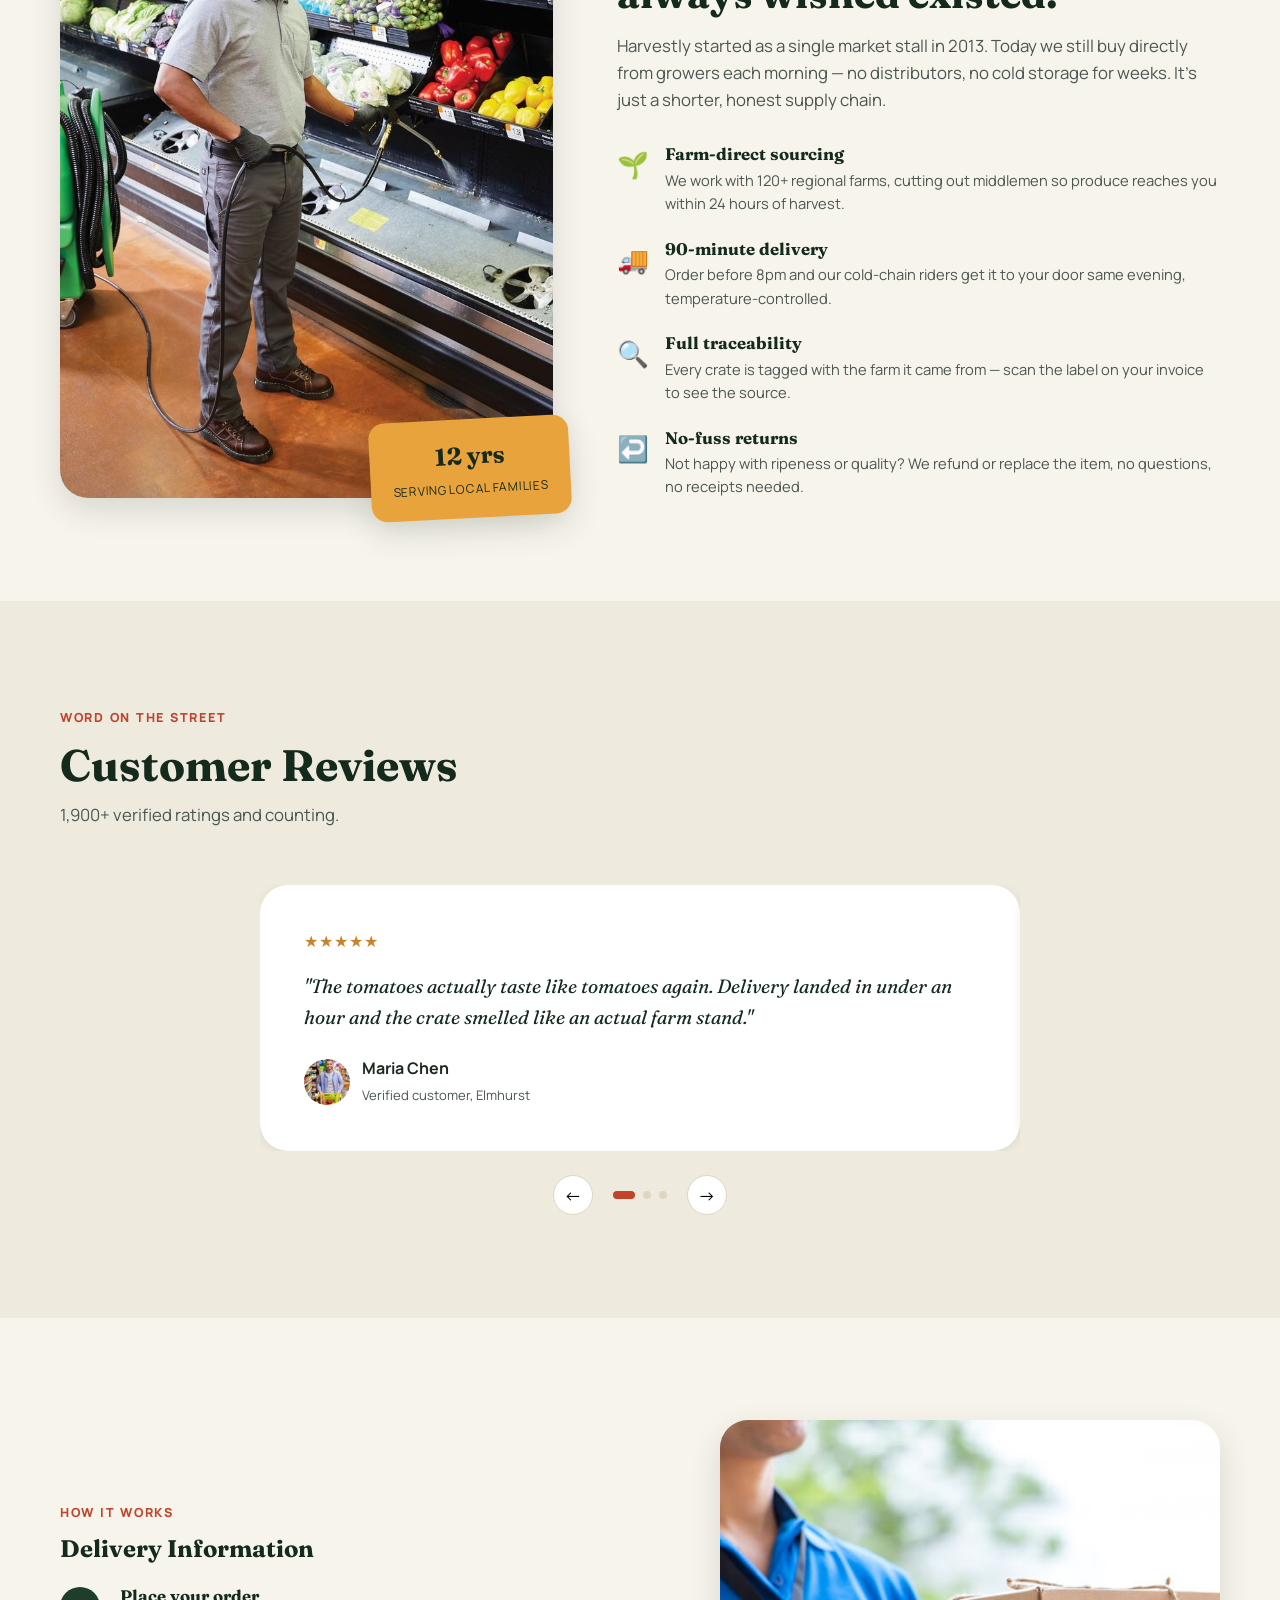
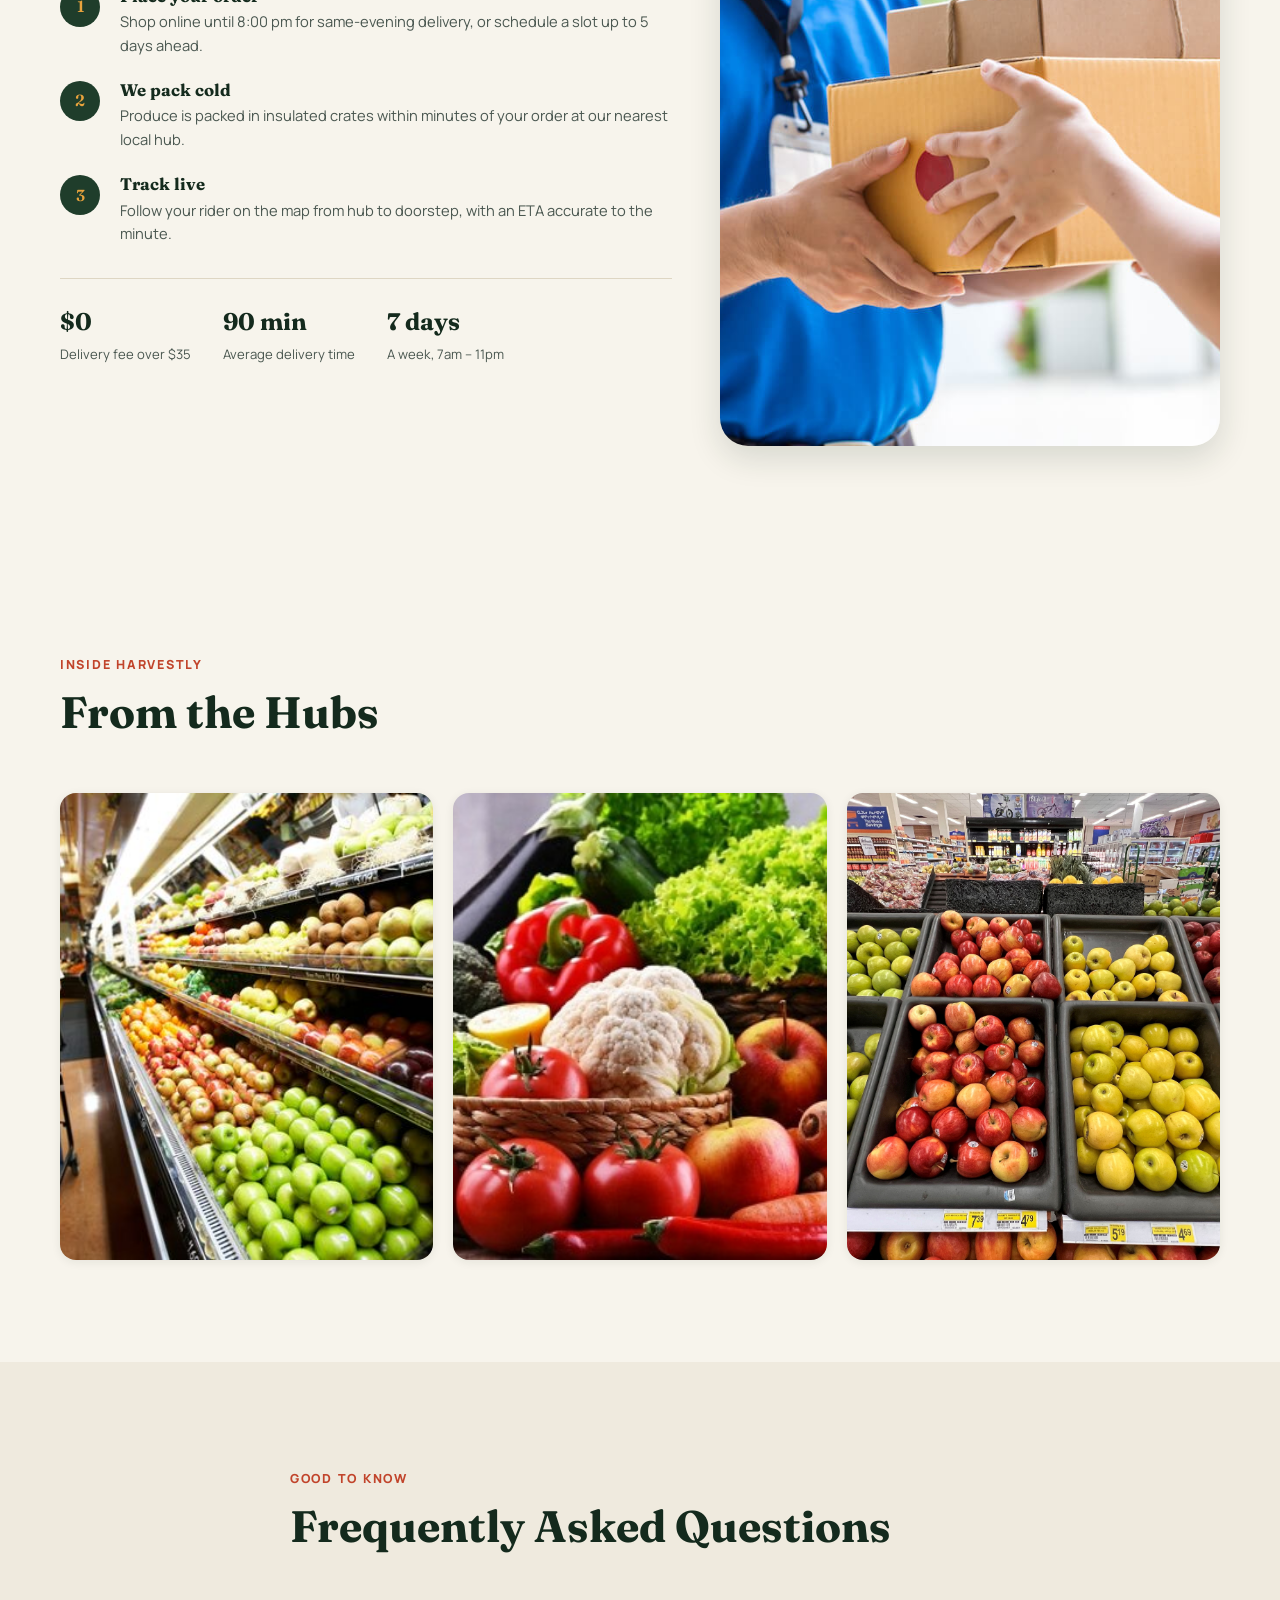
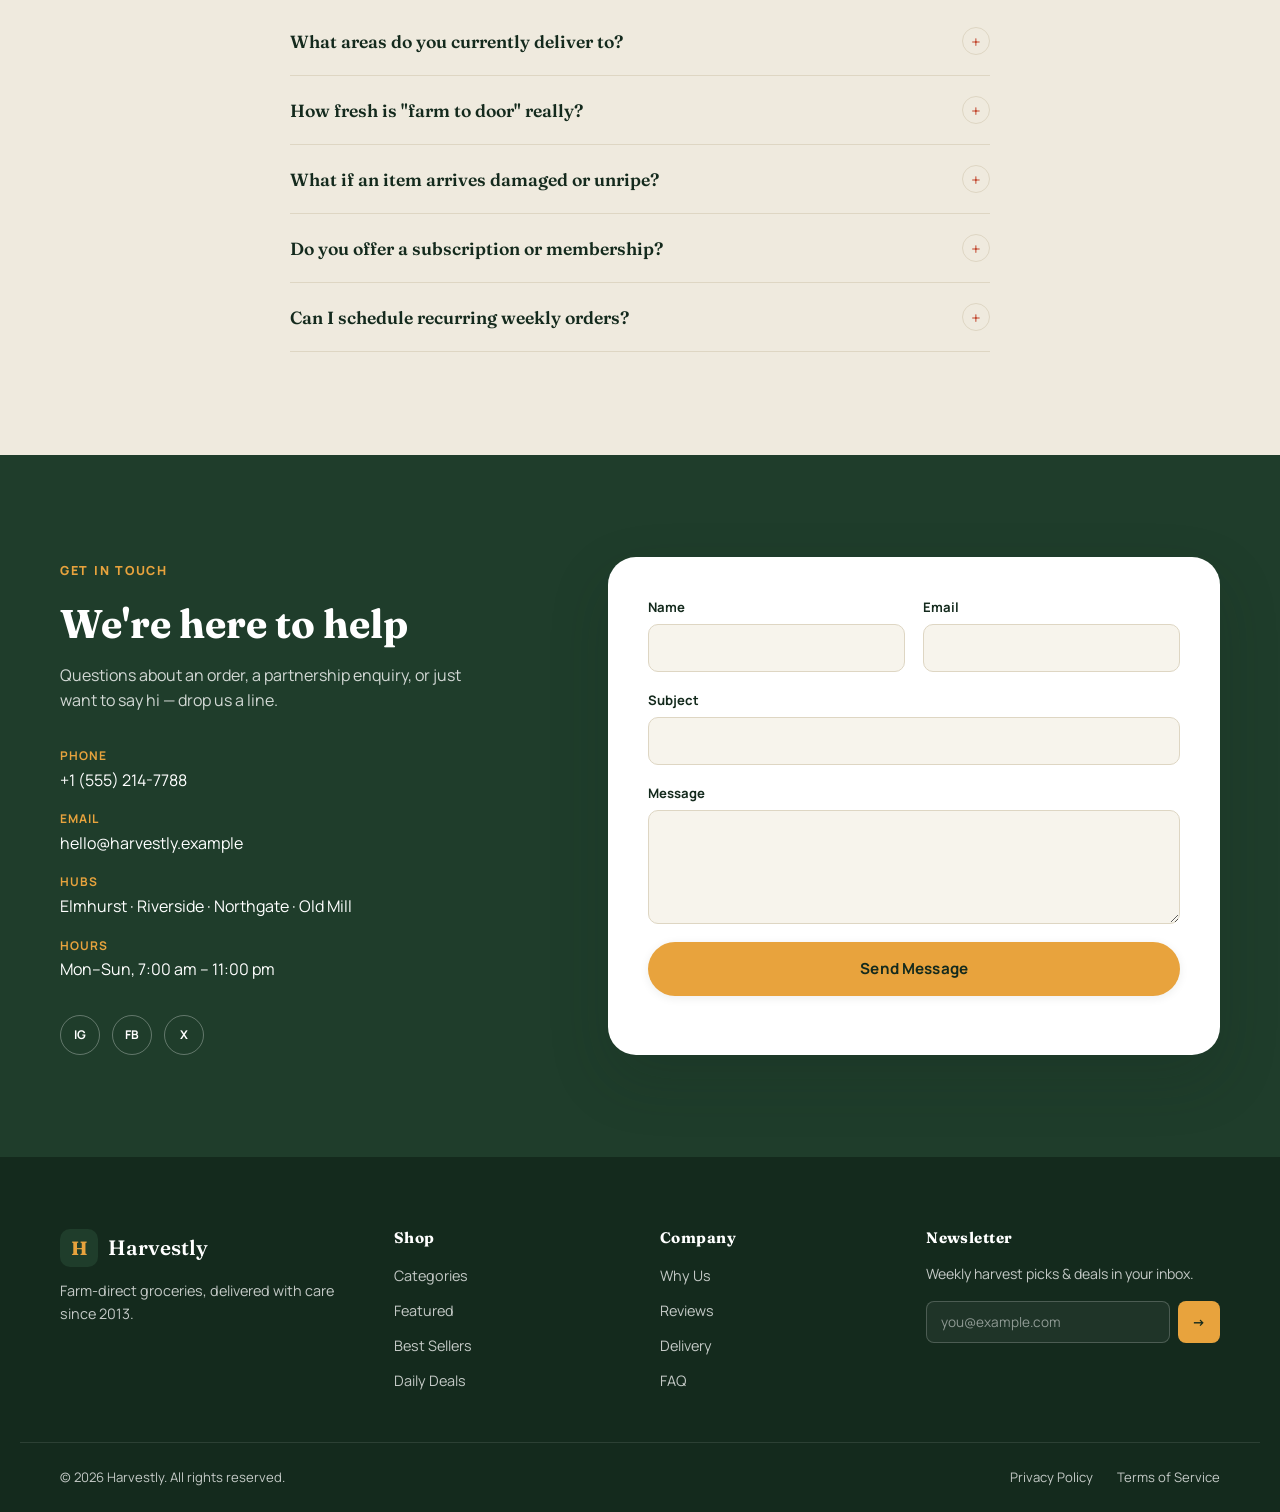
==== commit 5892a7cc: "Add files via upload" ====
--- a/index.html
+++ b/index.html
@@ -756,7 +756,7 @@
   <div class="cart-drawer-footer" id="cartFooter">
     <div class="cart-total-row">
       <span>Subtotal</span>
-      <span id="cartTotal">$0.00</span>
+      <span id="cartTotal">₹0.00</span>
     </div>
     <button class="btn btn-primary btn-block" id="cartCheckout">Checkout</button>
   </div>
@@ -773,40 +773,78 @@
   <div class="checkout-modal-body">
     <div class="checkout-summary">
       <span>Subtotal</span>
-      <span id="checkoutSubtotal">$0.00</span>
-    </div>
-
-    <form class="checkout-form" id="checkoutForm" novalidate>
-      <div class="form-field">
-        <label for="ckName">Full Name *</label>
-        <input type="text" id="ckName" name="name" required>
-        <span class="field-error">Please enter your full name.</span>
-      </div>
-
-      <div class="form-field">
-        <label for="ckMobile">Mobile Number *</label>
-        <input type="tel" id="ckMobile" name="mobile" inputmode="tel" required pattern="[0-9+\-\s]{7,15}">
-        <span class="field-error">Please enter a valid mobile number.</span>
-      </div>
-
-      <div class="form-field">
-        <label for="ckAddress">Delivery Address *</label>
-        <textarea id="ckAddress" name="address" rows="3" required></textarea>
-        <span class="field-error">Please enter your delivery address.</span>
-      </div>
-
-      <div class="form-field">
-        <label for="ckNote">Order Note <span class="checkout-optional">(optional)</span></label>
-        <textarea id="ckNote" name="note" rows="2"></textarea>
-      </div>
-
-      <p class="checkout-form-msg" id="checkoutFormMsg" role="status" aria-live="polite"></p>
-
+      <span id="checkoutSubtotal">₹0.00</span>
+    </div>
+
+    <!-- STEP 1: Delivery + Payment details -->
+    <div class="checkout-step checkout-step-details" id="checkoutStepDetails">
+      <form class="checkout-form" id="checkoutForm" novalidate>
+        <div class="form-field">
+          <label for="ckName">Full Name *</label>
+          <input type="text" id="ckName" name="name" required>
+          <span class="field-error">Please enter your full name.</span>
+        </div>
+
+        <div class="form-field">
+          <label for="ckMobile">Phone Number *</label>
+          <input type="tel" id="ckMobile" name="mobile" inputmode="tel" required pattern="[0-9+\-\s]{7,15}">
+          <span class="field-error">Please enter a valid phone number.</span>
+        </div>
+
+        <div class="form-field">
+          <label for="ckAddress">Delivery Address *</label>
+          <textarea id="ckAddress" name="address" rows="3" required></textarea>
+          <span class="field-error">Please enter your delivery address.</span>
+        </div>
+
+        <div class="form-field">
+          <label for="ckLandmark">Landmark <span class="checkout-optional">(optional)</span></label>
+          <input type="text" id="ckLandmark" name="landmark">
+        </div>
+
+        <fieldset class="form-field payment-field">
+          <legend>Payment Method</legend>
+          <div class="payment-options">
+            <label class="payment-option">
+              <input type="radio" name="payment" id="ckPaymentCod" value="Cash on Delivery" checked>
+              <span>Cash on Delivery</span>
+            </label>
+            <label class="payment-option">
+              <input type="radio" name="payment" id="ckPaymentUpi" value="UPI">
+              <span>UPI</span>
+            </label>
+          </div>
+        </fieldset>
+
+        <p class="checkout-form-msg" id="checkoutFormMsg" role="status" aria-live="polite"></p>
+
+        <div class="checkout-form-actions">
+          <button type="button" class="btn btn-checkout-back" id="checkoutBack">Back to Cart</button>
+          <button type="submit" class="btn btn-primary" id="checkoutContinue">Continue</button>
+        </div>
+      </form>
+    </div>
+
+    <!-- STEP 2: Order review + WhatsApp order placement -->
+    <div class="checkout-step checkout-step-review" id="checkoutStepReview" hidden>
+      <div class="review-items" id="checkoutReviewItems"></div>
+      <div class="checkout-summary review-total">
+        <span>Subtotal</span>
+        <span id="checkoutReviewSubtotal">₹0.00</span>
+      </div>
       <div class="checkout-form-actions">
-        <button type="button" class="btn btn-checkout-back" id="checkoutBack">Back to Cart</button>
-        <button type="submit" class="btn btn-primary" id="checkoutContinue">Continue</button>
-      </div>
-    </form>
+        <button type="button" class="btn btn-checkout-back" id="checkoutEditDetails">Edit Details</button>
+        <button type="button" class="btn btn-primary btn-whatsapp" id="checkoutWhatsApp">Place Order on WhatsApp</button>
+      </div>
+    </div>
+
+    <!-- STEP 3: Order confirmation -->
+    <div class="checkout-step checkout-step-success" id="checkoutStepSuccess" hidden>
+      <div class="checkout-success">
+        <p>Your order has been prepared successfully.</p>
+        <button type="button" class="btn btn-primary" id="checkoutSuccessClose">Continue Shopping</button>
+      </div>
+    </div>
   </div>
 </div>
 
--- a/style.css
+++ b/style.css
@@ -630,12 +630,20 @@
 
 .cart-drawer{
   position:fixed; top:0; right:0; bottom:0; z-index:199;
-  width:min(420px, 92vw); height:100vh;
+  width:min(420px, 92vw);
+  /* height:100vh fallback for older browsers that don't support dvh */
+  height:100vh;
+  /* svh/dvh account for mobile browser address bars so the footer
+     is never pushed below the actual visible viewport */
+  height:100svh;
+  height:100dvh;
+  max-height:100%;
   background: var(--paper);
   box-shadow: var(--shadow-lg);
   display:flex; flex-direction:column;
   transform: translateX(100%);
   transition: transform .4s var(--ease);
+  overflow:hidden;
 }
 .cart-drawer.open{ transform: translateX(0); }
 
@@ -647,8 +655,10 @@
 .cart-drawer-head h2{ font-size:1.4rem; }
 
 .cart-items{
-  flex:1; overflow-y:auto; padding: .5rem 1.5rem;
+  flex:1 1 auto; min-height:0; overflow-y:auto; padding: .5rem 1.5rem;
   display:flex; flex-direction:column; gap:1rem;
+  -webkit-overflow-scrolling:touch;
+  overscroll-behavior:contain;
 }
 
 .cart-item{
@@ -699,9 +709,11 @@
 .cart-drawer.is-empty .cart-drawer-footer{ display:none; }
 
 .cart-drawer-footer{
-  flex-shrink:0; padding:1.25rem 1.5rem 1.5rem;
+  flex:0 0 auto; padding:1.25rem 1.5rem 1.5rem;
+  padding-bottom: max(1.5rem, calc(env(safe-area-inset-bottom) + 1rem));
   border-top:1px solid var(--line); background: var(--white);
   display:flex; flex-direction:column; gap:1rem;
+  position:relative; z-index:1;
 }
 .cart-total-row{
   display:flex; align-items:center; justify-content:space-between;
@@ -709,6 +721,17 @@
 }
 
 body.cart-open{ overflow:hidden; }
+
+/* Short viewports (landscape phones, small tablets, split-screen,
+   foldables) — compact the head/footer so the item list keeps
+   scroll room, while Subtotal + Checkout remain pinned and visible */
+@media (max-height:480px){
+  .cart-drawer-head{ padding:.75rem 1.25rem; }
+  .cart-drawer-head h2{ font-size:1.1rem; }
+  .cart-items{ padding:.4rem 1.25rem; gap:.6rem; }
+  .cart-drawer-footer{ padding:.75rem 1.25rem; padding-bottom: max(.75rem, calc(env(safe-area-inset-bottom) + .5rem)); gap:.6rem; }
+  .cart-total-row{ font-size:1rem; }
+}
 
 /* =============================================================
    CHECKOUT MODAL
@@ -796,3 +819,54 @@
   .checkout-modal.open{ transform: translateY(0); }
   .checkout-form-actions{ flex-direction:column-reverse; }
 }
+
+/* ---------- Payment method ---------- */
+.payment-field{ border:none; padding:0; margin:0; }
+.payment-field legend{ font-size:.82rem; font-weight:700; color: var(--forest-dark); padding:0; margin-bottom:.5rem; }
+.payment-options{ display:flex; gap:.75rem; flex-wrap:wrap; }
+.payment-option{
+  display:flex; align-items:center; gap:.5rem;
+  flex:1 1 140px;
+  padding:.7rem .9rem;
+  border:1px solid var(--line); border-radius: var(--radius-sm);
+  background: var(--white);
+  cursor:pointer;
+  transition: border-color .2s var(--ease), background .2s var(--ease);
+}
+.payment-option:has(input:checked){ border-color: var(--moss); background: rgba(76,122,90,0.08); }
+.payment-option input{ accent-color: var(--moss); width:16px; height:16px; }
+.payment-option span{ font-size:.9rem; font-weight:600; color: var(--forest-dark); }
+
+/* ---------- Checkout review (order summary) step ---------- */
+.checkout-step-review{ display:flex; flex-direction:column; gap:1.1rem; }
+.review-items{
+  display:flex; flex-direction:column; gap:.75rem;
+  max-height:40vh; overflow-y:auto;
+}
+.review-item{
+  display:grid; grid-template-columns: 1fr auto auto; align-items:center;
+  gap:.5rem 1rem;
+  padding:.75rem 0; border-bottom:1px solid var(--line);
+  font-size:.9rem;
+}
+.review-item-name{ font-weight:700; color: var(--forest-dark); }
+.review-item-qty{ color: var(--ink-soft); font-size:.82rem; }
+.review-item-price{ font-family: var(--font-display); font-weight:600; color: var(--forest-dark); text-align:right; }
+
+.btn-whatsapp{ background:#25D366; color:var(--white); }
+.btn-whatsapp:hover{ background:#1EBE57; box-shadow: var(--shadow-md); }
+
+/* ---------- Checkout success step ---------- */
+.checkout-step-success{ display:flex; align-items:center; justify-content:center; padding:1.5rem 0; }
+.checkout-success{ text-align:center; display:flex; flex-direction:column; align-items:center; gap:1.25rem; }
+.checkout-success p{
+  font-family: var(--font-display); font-size:1.2rem; font-weight:600; color: var(--forest-dark);
+  max-width:320px;
+}
+
+@media (max-width:520px){
+  .payment-option{ flex:1 1 100%; }
+  .review-item{ grid-template-columns: 1fr auto; row-gap:.2rem; }
+  .review-item-qty{ grid-column: 1 / 2; }
+  .review-item-price{ grid-column: 2 / 3; grid-row: 1 / 3; align-self:center; }
+}
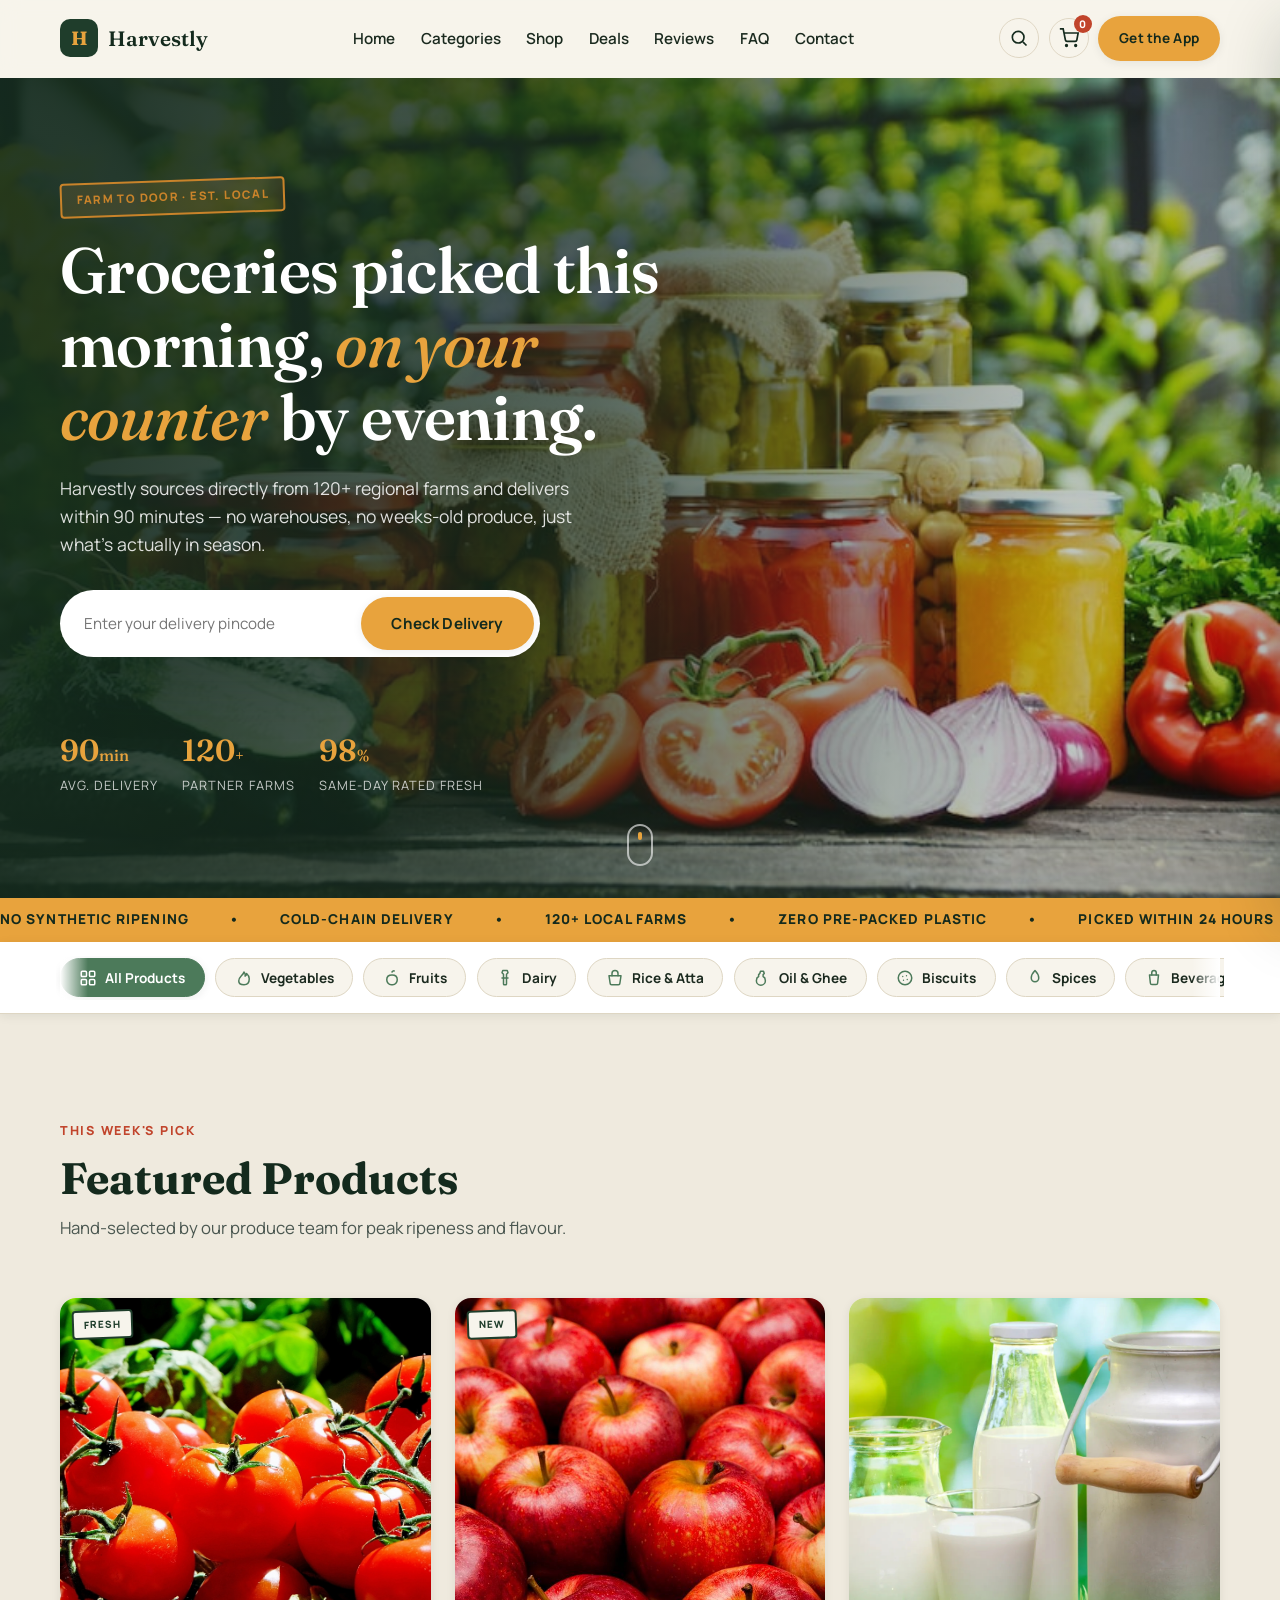
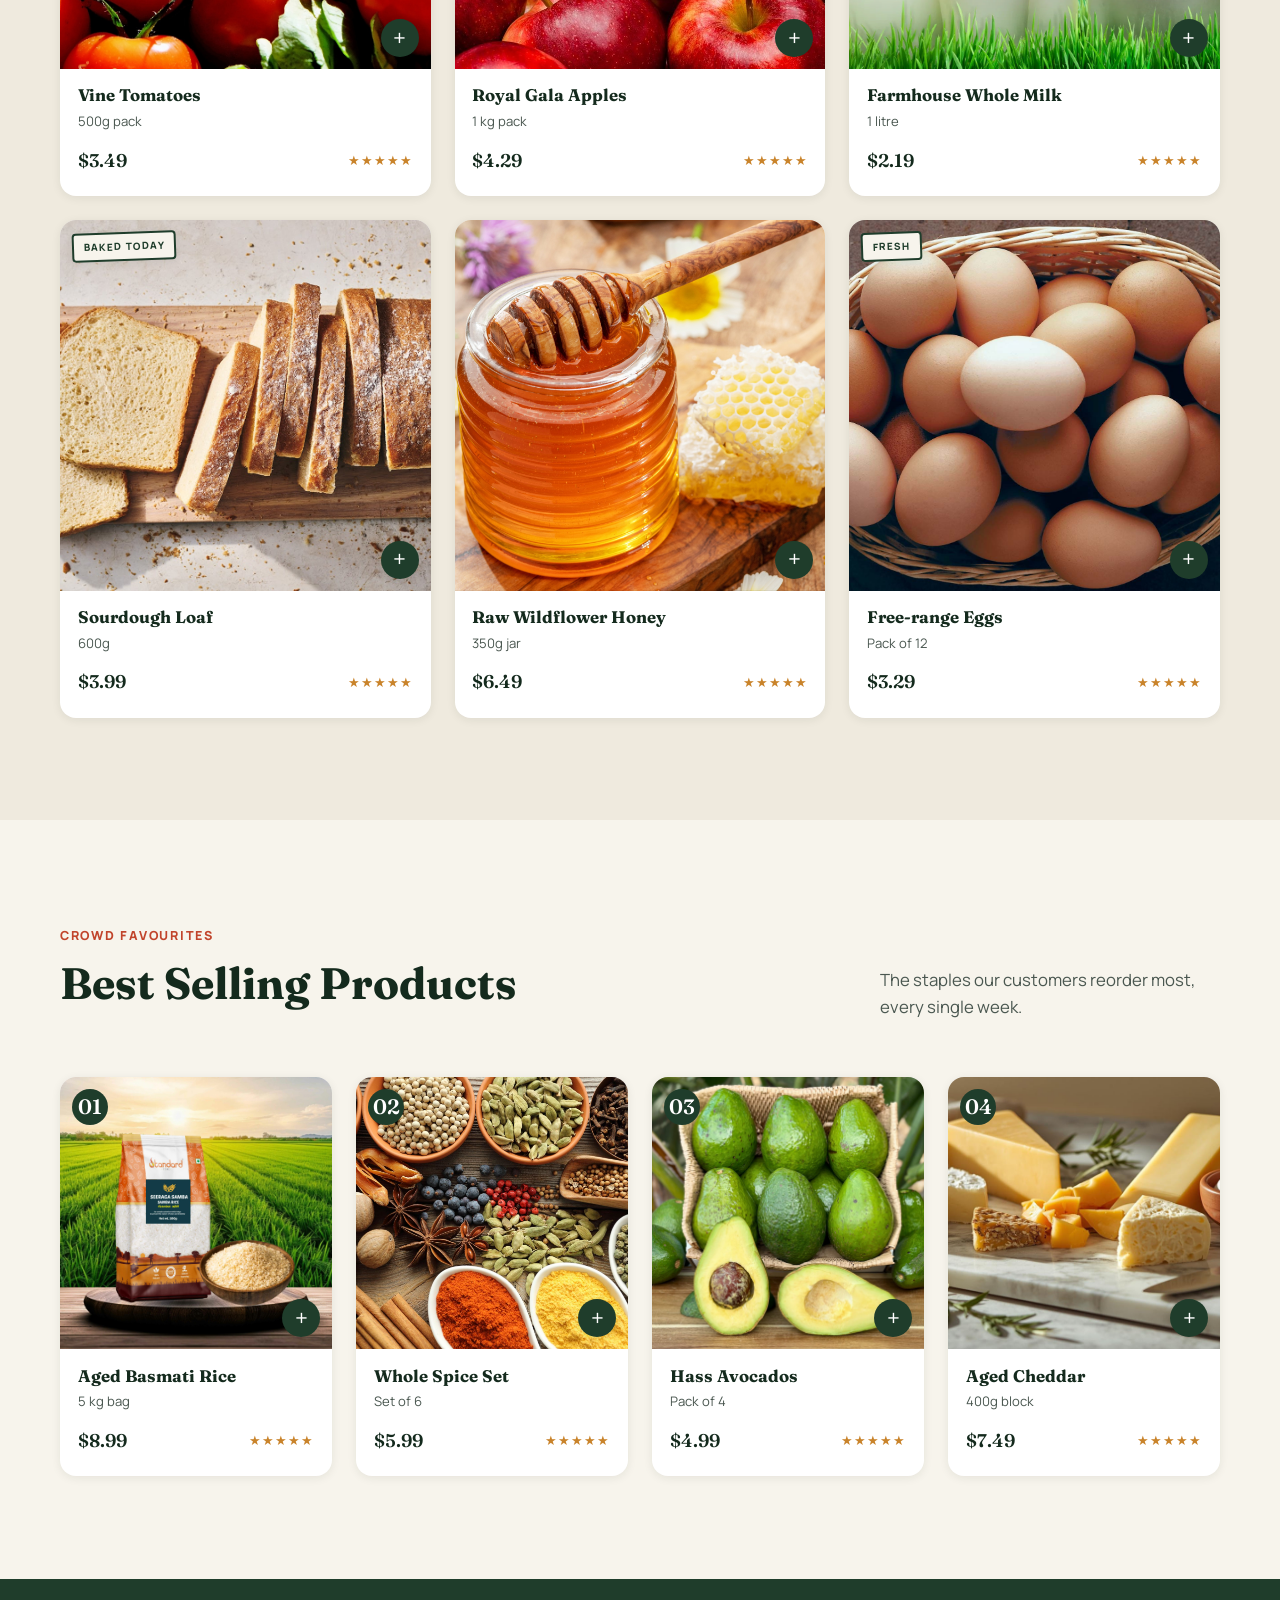
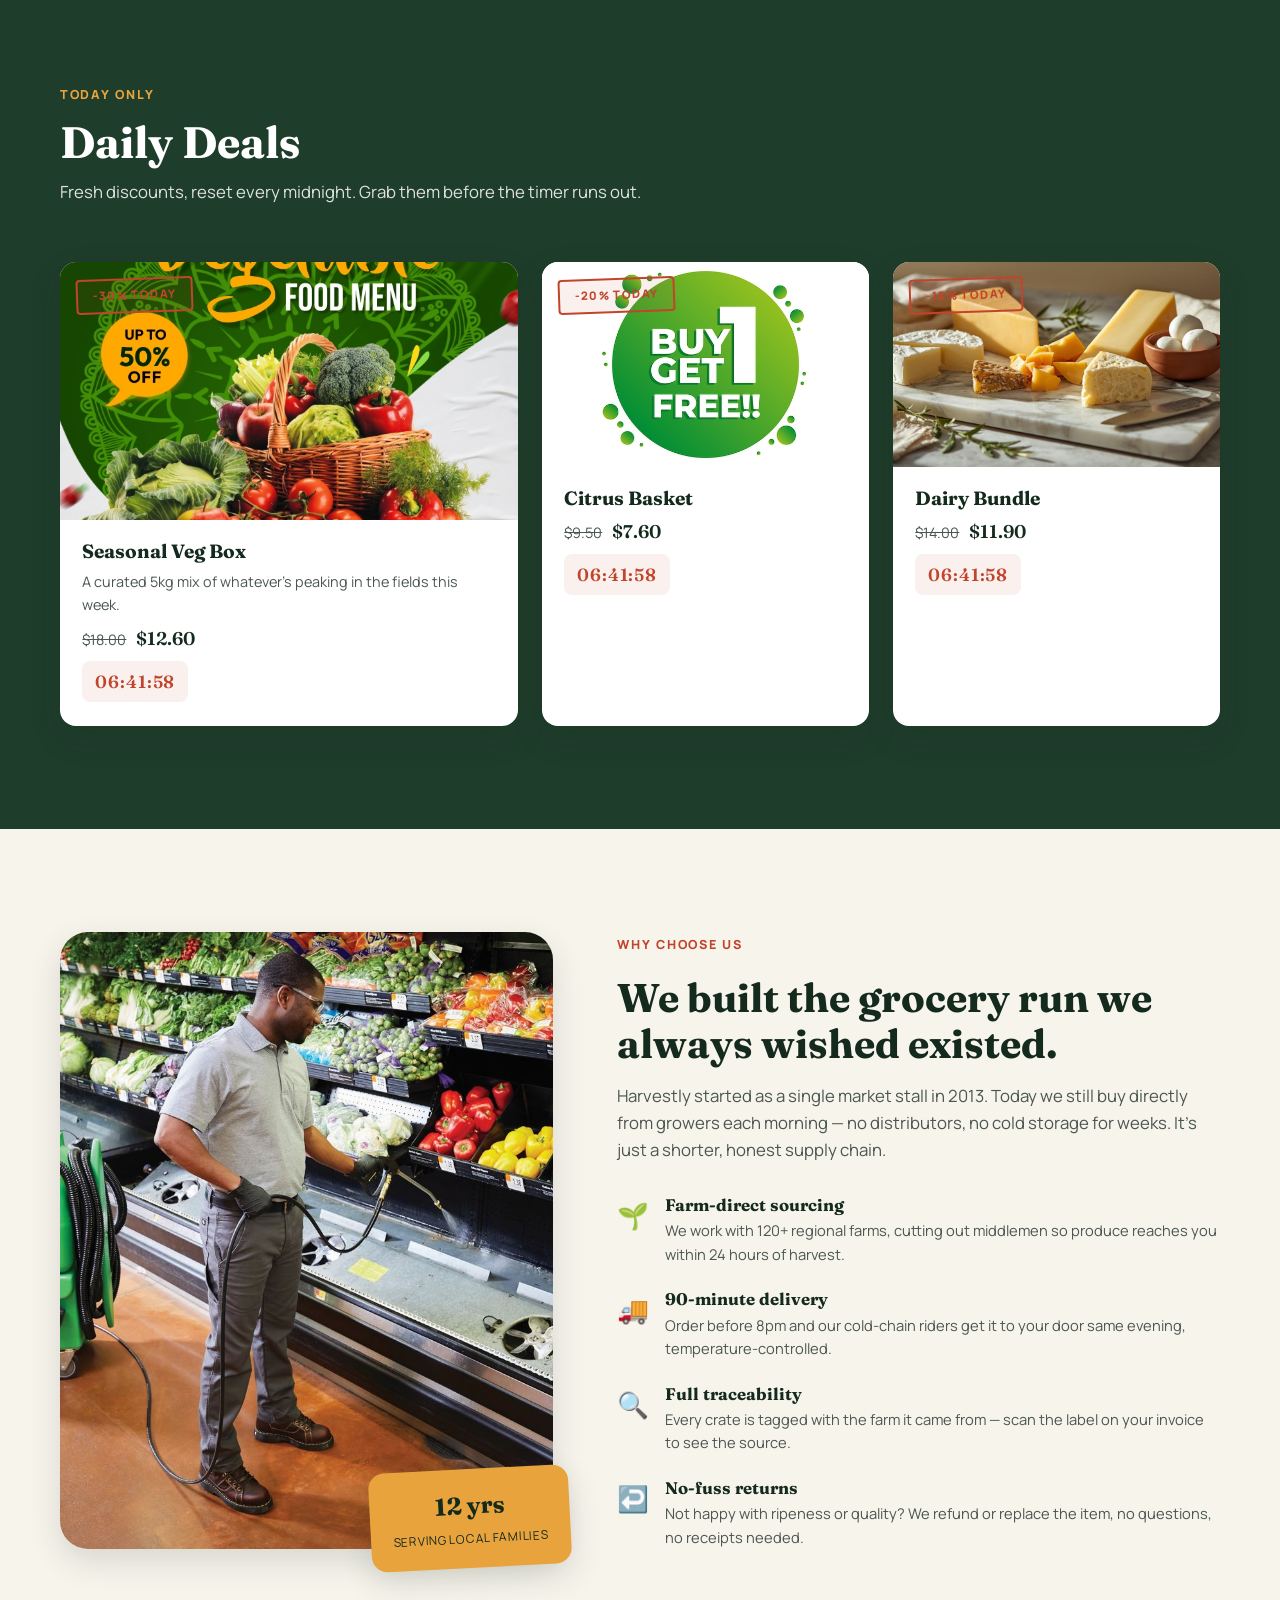
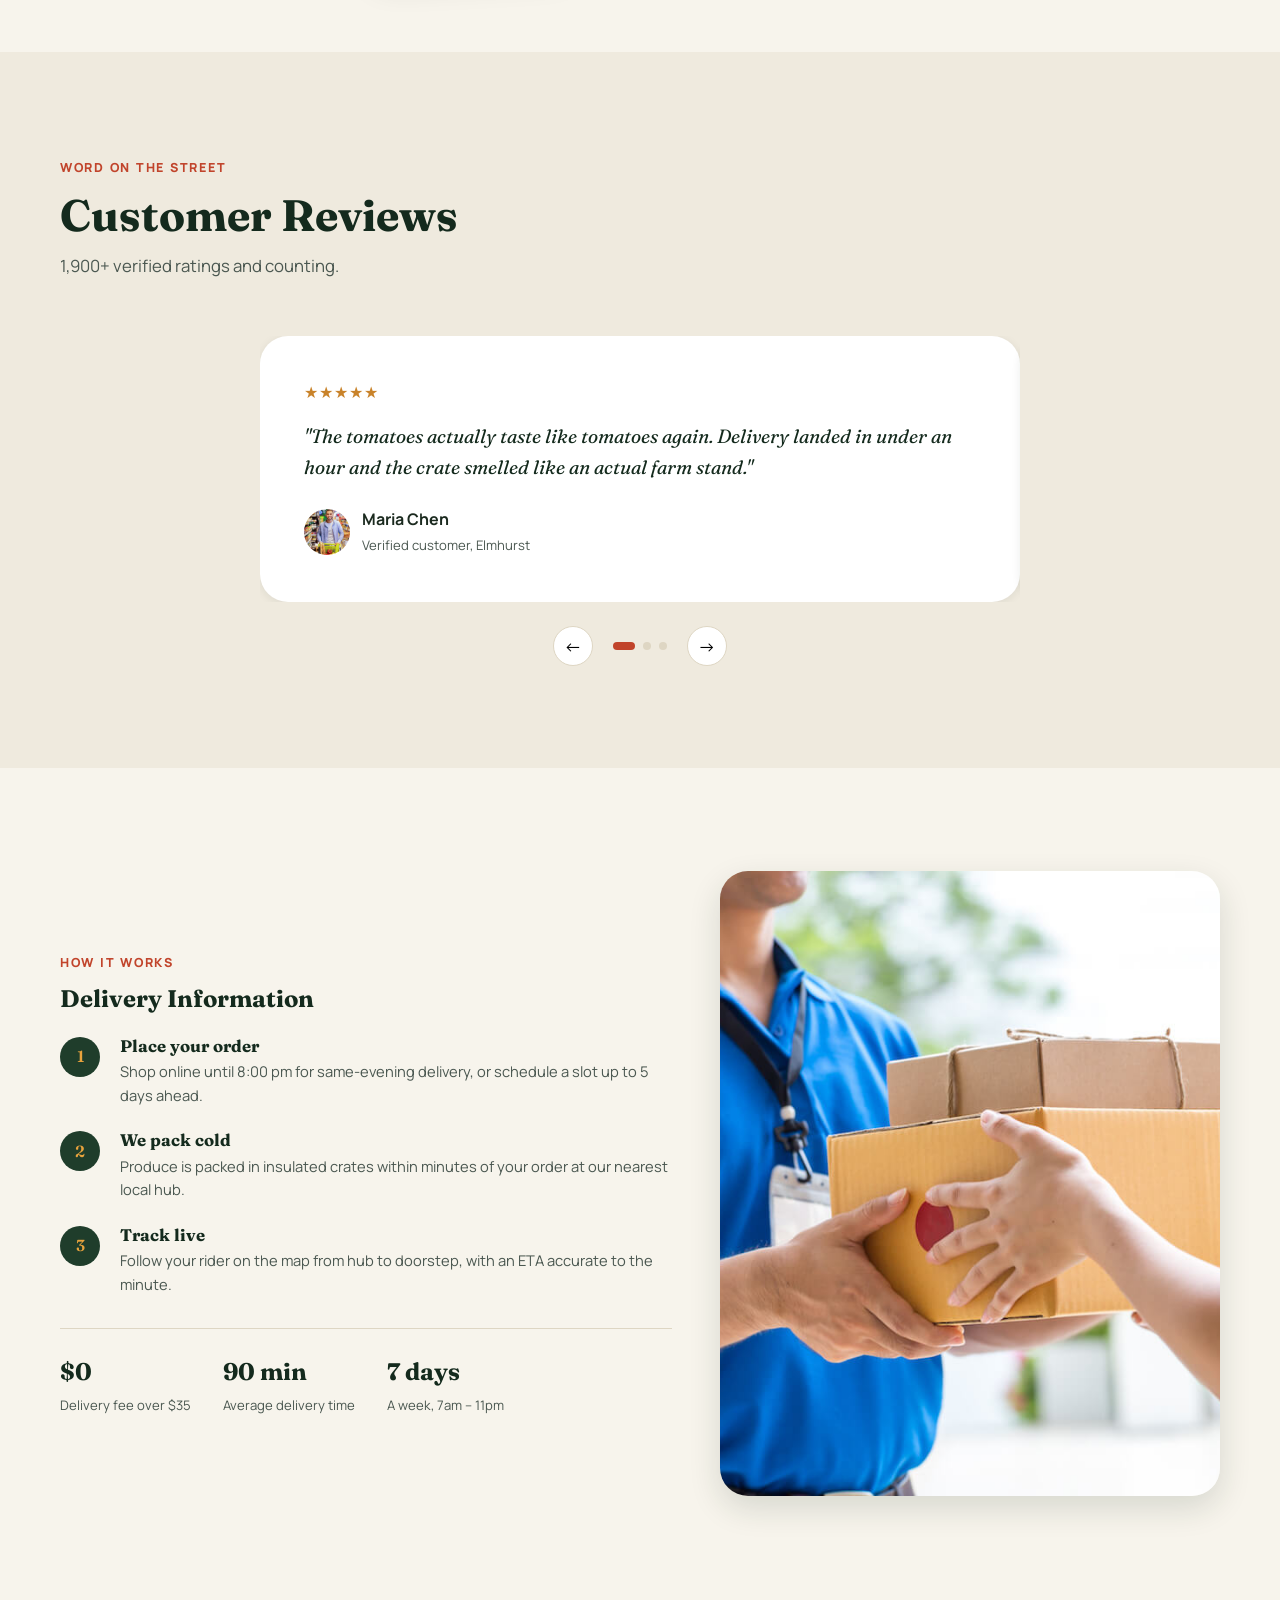
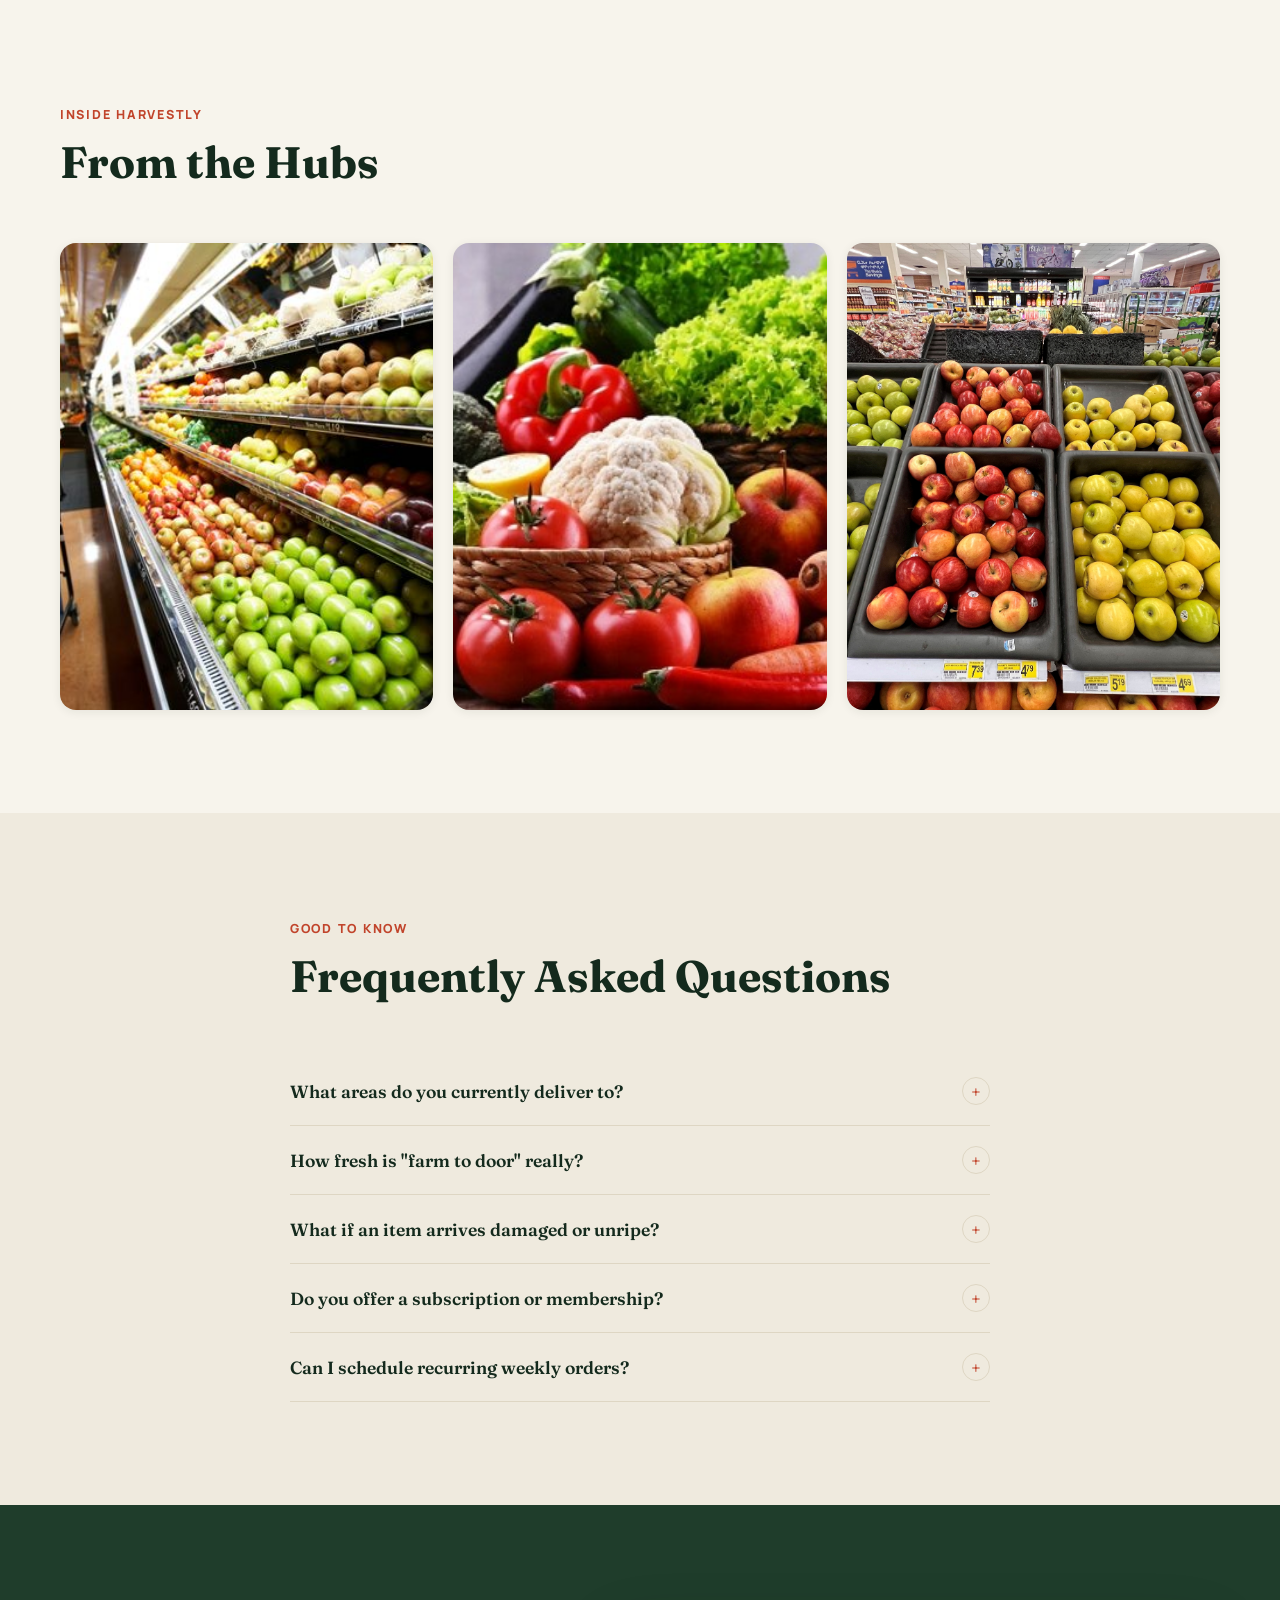
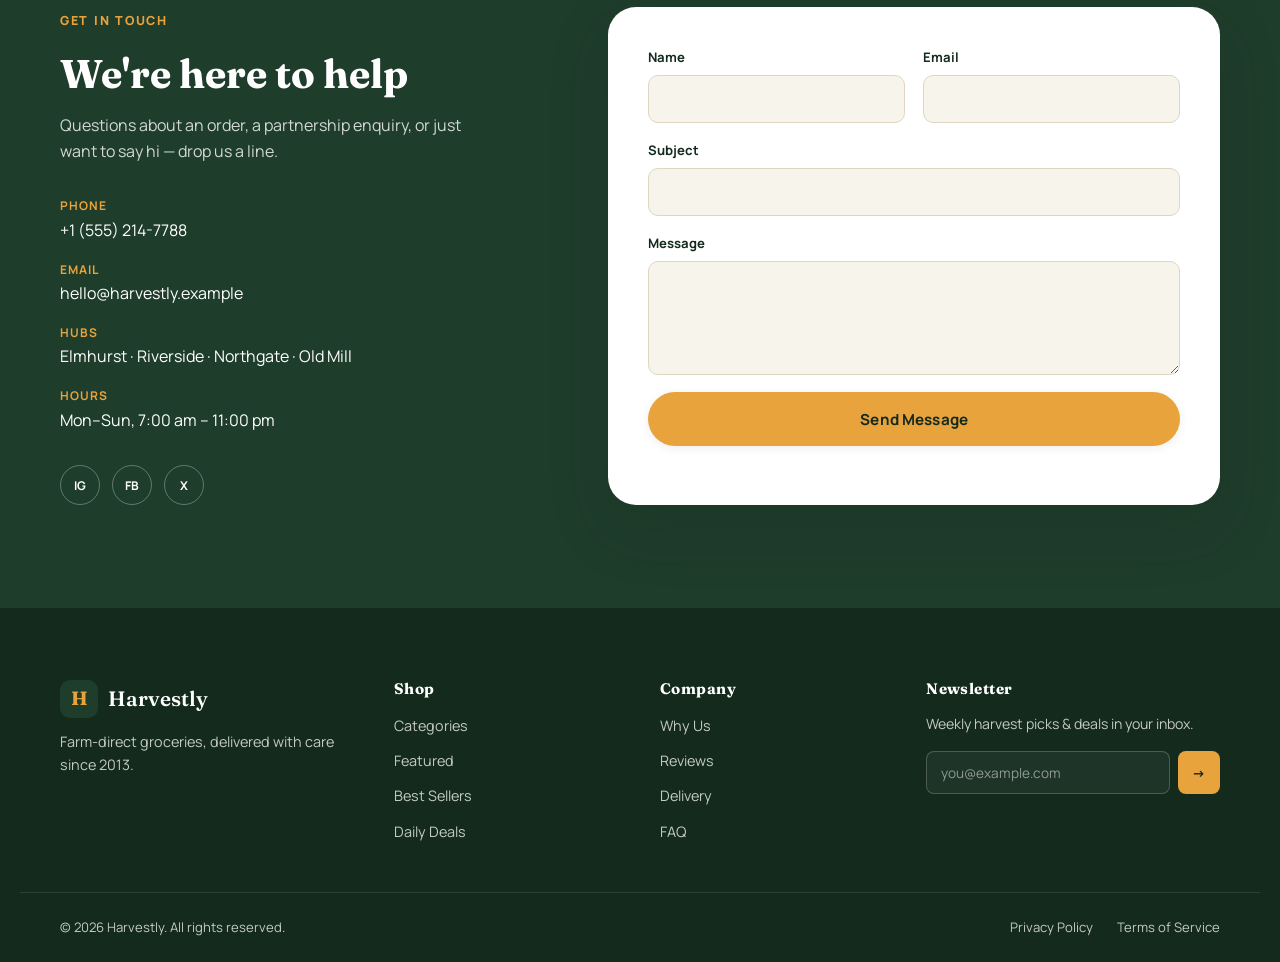
==== commit be6041c6: "Add files via upload" ====
--- a/index.html
+++ b/index.html
@@ -125,58 +125,83 @@
     </div>
   </div>
 
-  <!-- ============ CATEGORIES ============ -->
-  <section class="section" id="categories">
-    <div class="container">
-      <div class="section-head reveal-up">
-        <span class="eyebrow">Browse the crates</span>
-        <h2>Shop by Category</h2>
-        <p>Six aisles, everything cross-docked from farm to fridge in a single day.</p>
-      </div>
-
-      <div class="cat-grid">
-        <a href="#featured" class="cat-card reveal-up">
-          <img src="vegetables.jpg" alt="Fresh seasonal vegetables" loading="lazy">
-          <div class="cat-card-body">
-            <h3>Vegetables</h3>
-            <span>32 items</span>
-          </div>
-        </a>
-        <a href="#featured" class="cat-card reveal-up">
-          <img src="fruits.jpg" alt="Fresh seasonal fruits" loading="lazy">
-          <div class="cat-card-body">
-            <h3>Fruits</h3>
-            <span>27 items</span>
-          </div>
-        </a>
-        <a href="#featured" class="cat-card reveal-up">
-          <img src="dairy.jpg" alt="Milk, cheese and dairy products" loading="lazy">
-          <div class="cat-card-body">
-            <h3>Dairy & Eggs</h3>
-            <span>19 items</span>
-          </div>
-        </a>
-        <a href="#featured" class="cat-card reveal-up">
-          <img src="bakery.jpg" alt="Freshly baked bread" loading="lazy">
-          <div class="cat-card-body">
-            <h3>Bakery</h3>
-            <span>14 items</span>
-          </div>
-        </a>
-        <a href="#featured" class="cat-card reveal-up">
-          <img src="grains.jpg" alt="Rice, grains and pulses" loading="lazy">
-          <div class="cat-card-body">
-            <h3>Grains & Pulses</h3>
-            <span>21 items</span>
-          </div>
-        </a>
-        <a href="#featured" class="cat-card reveal-up">
-          <img src="oil.jpg" alt="Cooking oil and ghee" loading="lazy">
-          <div class="cat-card-body">
-            <h3>Oil & Ghee</h3>
-            <span>11 items</span>
-          </div>
-        </a>
+  <!-- ============ CATEGORY NAVIGATION ============ -->
+  <section class="cat-nav-section" id="categories" aria-label="Shop by category">
+    <div class="cat-nav-bar">
+      <div class="container cat-nav-inner">
+        <div class="cat-scroll" id="catScroll" role="tablist" aria-label="Product categories">
+
+          <button type="button" class="cat-pill active" data-category="all" role="tab" aria-selected="true">
+            <span class="cat-pill-icon" aria-hidden="true"><svg viewBox="0 0 24 24" fill="none" stroke="currentColor" stroke-width="2" stroke-linecap="round" stroke-linejoin="round"><rect x="3" y="3" width="7" height="7" rx="1.5"/><rect x="14" y="3" width="7" height="7" rx="1.5"/><rect x="3" y="14" width="7" height="7" rx="1.5"/><rect x="14" y="14" width="7" height="7" rx="1.5"/></svg></span>
+            <span>All Products</span>
+          </button>
+
+          <button type="button" class="cat-pill" data-category="vegetables" role="tab" aria-selected="false">
+            <span class="cat-pill-icon" aria-hidden="true"><svg viewBox="0 0 24 24" fill="none" stroke="currentColor" stroke-width="2" stroke-linecap="round" stroke-linejoin="round"><path d="M12 21c4.5 0 7-3.5 7-8 0-3-1.8-5.5-3.5-7 0 2-1 3-2 3.5.5-2 0-4-1.5-5.5-.5 2-2 3.5-3.5 5C7 10.5 5 13 5 16c0 3 3 5 7 5Z"/></svg></span>
+            <span>Vegetables</span>
+          </button>
+
+          <button type="button" class="cat-pill" data-category="fruits" role="tab" aria-selected="false">
+            <span class="cat-pill-icon" aria-hidden="true"><svg viewBox="0 0 24 24" fill="none" stroke="currentColor" stroke-width="2" stroke-linecap="round" stroke-linejoin="round"><path d="M12 4c.6-1 1.7-1.6 3-1.5"/><path d="M12 8c-4.4 0-7 2.7-7 6.3 0 3.6 2.8 6.7 6 6.7.6 0 1.3-.1 1-.1s.4.1 1 .1c3.2 0 6-3.1 6-6.7C19 10.7 16.4 8 12 8Z"/></svg></span>
+            <span>Fruits</span>
+          </button>
+
+          <button type="button" class="cat-pill" data-category="dairy" role="tab" aria-selected="false">
+            <span class="cat-pill-icon" aria-hidden="true"><svg viewBox="0 0 24 24" fill="none" stroke="currentColor" stroke-width="2" stroke-linecap="round" stroke-linejoin="round"><path d="M9 2h6l1 3-2 2v13a1 1 0 0 1-1 1h-2a1 1 0 0 1-1-1V7L8 5Z"/><path d="M8 12h8"/></svg></span>
+            <span>Dairy</span>
+          </button>
+
+          <button type="button" class="cat-pill" data-category="rice-atta" role="tab" aria-selected="false">
+            <span class="cat-pill-icon" aria-hidden="true"><svg viewBox="0 0 24 24" fill="none" stroke="currentColor" stroke-width="2" stroke-linecap="round" stroke-linejoin="round"><path d="M4 9h16l-1.5 10a2 2 0 0 1-2 2h-9a2 2 0 0 1-2-2Z"/><path d="M8 9V6a4 4 0 0 1 8 0v3"/></svg></span>
+            <span>Rice & Atta</span>
+          </button>
+
+          <button type="button" class="cat-pill" data-category="oil-ghee" role="tab" aria-selected="false">
+            <span class="cat-pill-icon" aria-hidden="true"><svg viewBox="0 0 24 24" fill="none" stroke="currentColor" stroke-width="2" stroke-linecap="round" stroke-linejoin="round"><path d="M10 3h4l1 3-1.5 1.5V10c2 1 3 3.2 3 5.5a6 6 0 0 1-12 0c0-2.3 1-4.5 3-5.5V7.5L9 6Z"/></svg></span>
+            <span>Oil & Ghee</span>
+          </button>
+
+          <button type="button" class="cat-pill" data-category="biscuits" role="tab" aria-selected="false">
+            <span class="cat-pill-icon" aria-hidden="true"><svg viewBox="0 0 24 24" fill="none" stroke="currentColor" stroke-width="2" stroke-linecap="round" stroke-linejoin="round"><circle cx="12" cy="12" r="9"/><circle cx="9" cy="10" r=".9" fill="currentColor" stroke="none"/><circle cx="14" cy="9" r=".9" fill="currentColor" stroke="none"/><circle cx="15" cy="14" r=".9" fill="currentColor" stroke="none"/><circle cx="10" cy="15" r=".9" fill="currentColor" stroke="none"/></svg></span>
+            <span>Biscuits</span>
+          </button>
+
+          <button type="button" class="cat-pill" data-category="spices" role="tab" aria-selected="false">
+            <span class="cat-pill-icon" aria-hidden="true"><svg viewBox="0 0 24 24" fill="none" stroke="currentColor" stroke-width="2" stroke-linecap="round" stroke-linejoin="round"><path d="M12 2c3 3 5 6.5 5 10a5 5 0 0 1-10 0c0-3.5 2-7 5-10Z"/></svg></span>
+            <span>Spices</span>
+          </button>
+
+          <button type="button" class="cat-pill" data-category="beverages" role="tab" aria-selected="false">
+            <span class="cat-pill-icon" aria-hidden="true"><svg viewBox="0 0 24 24" fill="none" stroke="currentColor" stroke-width="2" stroke-linecap="round" stroke-linejoin="round"><path d="M6 8h12l-1.2 11a2 2 0 0 1-2 1.8H9.2a2 2 0 0 1-2-1.8Z"/><path d="M9 8V5a3 3 0 0 1 6 0v3"/></svg></span>
+            <span>Beverages</span>
+          </button>
+
+          <button type="button" class="cat-pill" data-category="snacks" role="tab" aria-selected="false">
+            <span class="cat-pill-icon" aria-hidden="true"><svg viewBox="0 0 24 24" fill="none" stroke="currentColor" stroke-width="2" stroke-linecap="round" stroke-linejoin="round"><path d="M6 9h12l-1 11a2 2 0 0 1-2 2H9a2 2 0 0 1-2-2Z"/><path d="M9 9 8 4h8l-1 5"/></svg></span>
+            <span>Snacks</span>
+          </button>
+
+          <button type="button" class="cat-pill" data-category="household" role="tab" aria-selected="false">
+            <span class="cat-pill-icon" aria-hidden="true"><svg viewBox="0 0 24 24" fill="none" stroke="currentColor" stroke-width="2" stroke-linecap="round" stroke-linejoin="round"><path d="M4 11 12 4l8 7"/><path d="M6 10v9a1 1 0 0 0 1 1h10a1 1 0 0 0 1-1v-9"/><path d="M10 20v-6h4v6"/></svg></span>
+            <span>Household</span>
+          </button>
+
+          <button type="button" class="cat-pill" data-category="personal-care" role="tab" aria-selected="false">
+            <span class="cat-pill-icon" aria-hidden="true"><svg viewBox="0 0 24 24" fill="none" stroke="currentColor" stroke-width="2" stroke-linecap="round" stroke-linejoin="round"><path d="M12 21s-7-4.4-7-10a4.5 4.5 0 0 1 7-3.8A4.5 4.5 0 0 1 19 11c0 5.6-7 10-7 10Z"/></svg></span>
+            <span>Personal Care</span>
+          </button>
+
+          <button type="button" class="cat-pill" data-category="bakery" role="tab" aria-selected="false">
+            <span class="cat-pill-icon" aria-hidden="true"><svg viewBox="0 0 24 24" fill="none" stroke="currentColor" stroke-width="2" stroke-linecap="round" stroke-linejoin="round"><path d="M4 12c0-4 3.5-8 8-8s8 4 8 8Z"/><path d="M4 12h16l-1 6a2 2 0 0 1-2 2H7a2 2 0 0 1-2-2Z"/></svg></span>
+            <span>Bakery</span>
+          </button>
+
+          <button type="button" class="cat-pill" data-category="grains-pulses" role="tab" aria-selected="false">
+            <span class="cat-pill-icon" aria-hidden="true"><svg viewBox="0 0 24 24" fill="none" stroke="currentColor" stroke-width="2" stroke-linecap="round" stroke-linejoin="round"><circle cx="8" cy="9" r="2.2"/><circle cx="16" cy="9" r="2.2"/><circle cx="8" cy="16" r="2.2"/><circle cx="16" cy="16" r="2.2"/></svg></span>
+            <span>Grains & Pulses</span>
+          </button>
+
+        </div>
       </div>
     </div>
   </section>
@@ -192,7 +217,7 @@
 
       <div class="product-grid" id="featuredGrid">
         <!-- Product cards injected by script.js also work statically; kept static for no-JS support -->
-        <article class="product-card reveal-up" data-name="Vine Tomatoes" data-price="3.49">
+        <article class="product-card reveal-up" data-name="Vine Tomatoes" data-price="3.49" data-category="vegetables">
           <div class="product-media">
             <span class="stamp stamp-mini">Fresh</span>
             <img src="tomato.jpg" alt="Vine-ripened tomatoes" loading="lazy">
@@ -208,7 +233,7 @@
           </div>
         </article>
 
-        <article class="product-card reveal-up" data-name="Royal Gala Apples" data-price="4.29">
+        <article class="product-card reveal-up" data-name="Royal Gala Apples" data-price="4.29" data-category="fruits">
           <div class="product-media">
             <span class="stamp stamp-mini">New</span>
             <img src="apple.jpg" alt="Royal Gala apples" loading="lazy">
@@ -224,7 +249,7 @@
           </div>
         </article>
 
-        <article class="product-card reveal-up" data-name="Farmhouse Whole Milk" data-price="2.19">
+        <article class="product-card reveal-up" data-name="Farmhouse Whole Milk" data-price="2.19" data-category="dairy">
           <div class="product-media">
             <img src="milk.jpg" alt="Farmhouse whole milk bottle" loading="lazy">
             <button class="add-btn" data-name="Farmhouse Whole Milk" data-price="2.19" aria-label="Add Farmhouse Whole Milk to cart">+</button>
@@ -239,7 +264,7 @@
           </div>
         </article>
 
-        <article class="product-card reveal-up" data-name="Sourdough Loaf" data-price="3.99">
+        <article class="product-card reveal-up" data-name="Sourdough Loaf" data-price="3.99" data-category="bakery">
           <div class="product-media">
             <span class="stamp stamp-mini">Baked Today</span>
             <img src="bread.jpg" alt="Sourdough bread loaf" loading="lazy">
@@ -255,7 +280,7 @@
           </div>
         </article>
 
-        <article class="product-card reveal-up" data-name="Raw Wildflower Honey" data-price="6.49">
+        <article class="product-card reveal-up" data-name="Raw Wildflower Honey" data-price="6.49" data-category="snacks">
           <div class="product-media">
             <img src="honey.jpg" alt="Jar of raw wildflower honey" loading="lazy">
             <button class="add-btn" data-name="Raw Wildflower Honey" data-price="6.49" aria-label="Add Raw Wildflower Honey to cart">+</button>
@@ -270,7 +295,7 @@
           </div>
         </article>
 
-        <article class="product-card reveal-up" data-name="Free-range Eggs" data-price="3.29">
+        <article class="product-card reveal-up" data-name="Free-range Eggs" data-price="3.29" data-category="dairy">
           <div class="product-media">
             <span class="stamp stamp-mini">Fresh</span>
             <img src="eggs.jpg" alt="Tray of free-range eggs" loading="lazy">
@@ -286,6 +311,8 @@
           </div>
         </article>
       </div>
+
+      <p class="no-products" id="noProductsMsg" hidden>No Products Found. Try a different category or search term.</p>
     </div>
   </section>
 
--- a/style.css
+++ b/style.css
@@ -319,29 +319,87 @@
 @keyframes marqueeScroll{ from{ transform: translateX(0); } to{ transform: translateX(-50%); } }
 
 /* =============================================================
-   CATEGORIES
-============================================================= */
-.cat-grid{
-  display:grid; grid-template-columns: repeat(2,1fr); gap:1.25rem;
-}
-@media (min-width:640px){ .cat-grid{ grid-template-columns: repeat(3,1fr); } }
-@media (min-width:1000px){ .cat-grid{ grid-template-columns: repeat(6,1fr); } }
-
-.cat-card{
-  position:relative; border-radius: var(--radius-md); overflow:hidden;
-  aspect-ratio: 3/4; box-shadow: var(--shadow-sm);
-  transition: transform .35s var(--ease), box-shadow .35s var(--ease);
-}
-.cat-card img{ width:100%; height:100%; object-fit:cover; transition: transform .6s var(--ease); }
-.cat-card:hover{ transform: translateY(-6px); box-shadow: var(--shadow-md); }
-.cat-card:hover img{ transform: scale(1.08); }
-.cat-card-body{
-  position:absolute; inset:auto 0 0 0; padding:1rem;
-  background: linear-gradient(to top, rgba(20,42,29,0.92), transparent);
-  color: var(--white); display:flex; flex-direction:column; gap:.15rem;
-}
-.cat-card-body h3{ color:var(--white); font-size:1.05rem; }
-.cat-card-body span{ font-size:.78rem; opacity:.8; }
+   CATEGORY NAVIGATION — sticky horizontal pill bar
+============================================================= */
+.cat-nav-section{
+  position: sticky;
+  top: 72px;
+  z-index: 90;
+}
+.cat-nav-bar{
+  background: var(--white);
+  box-shadow: var(--shadow-sm);
+  border-bottom: 1px solid var(--line);
+}
+.cat-nav-inner{ padding-block: .85rem; }
+
+.cat-scroll{
+  display: flex;
+  align-items: center;
+  gap: .65rem;
+  overflow-x: auto;
+  scroll-behavior: smooth;
+  -webkit-overflow-scrolling: touch;
+  scrollbar-width: none;
+  -ms-overflow-style: none;
+  padding-block: .15rem;
+  margin-inline: -.25rem;
+  padding-inline: .25rem;
+}
+.cat-scroll::-webkit-scrollbar{ display:none; height:0; }
+
+.cat-pill{
+  display: flex;
+  align-items: center;
+  gap: .5rem;
+  flex: 0 0 auto;
+  padding: .6rem 1.15rem;
+  border-radius: 999px;
+  border: 1.5px solid var(--line);
+  background: var(--paper);
+  color: var(--ink);
+  font-weight: 700;
+  font-size: .85rem;
+  white-space: nowrap;
+  transition: background .25s var(--ease), border-color .25s var(--ease),
+              color .25s var(--ease), transform .2s var(--ease), box-shadow .25s var(--ease);
+}
+.cat-pill-icon{
+  display: grid; place-items: center;
+  width: 18px; height: 18px;
+  flex-shrink: 0;
+  color: var(--moss);
+  transition: color .25s var(--ease);
+}
+.cat-pill-icon svg{ width: 100%; height: 100%; }
+
+.cat-pill:hover{
+  border-color: var(--moss);
+  background: rgba(76,122,90,0.08);
+  transform: translateY(-1px);
+}
+.cat-pill:active{ transform: translateY(0) scale(.97); }
+
+.cat-pill.active{
+  background: var(--moss);
+  border-color: var(--moss);
+  color: var(--white);
+  box-shadow: var(--shadow-sm);
+}
+.cat-pill.active .cat-pill-icon{ color: var(--white); }
+
+/* Fade edges hinting at horizontal scroll */
+.cat-nav-inner{ position: relative; }
+.cat-nav-inner::before, .cat-nav-inner::after{
+  content:""; position:absolute; top:0; bottom:0; width:28px; pointer-events:none; z-index:1;
+}
+.cat-nav-inner::before{ left: clamp(1.25rem, 4vw, 2.5rem); background: linear-gradient(to right, var(--white), rgba(255,255,255,0)); }
+.cat-nav-inner::after{ right: clamp(1.25rem, 4vw, 2.5rem); background: linear-gradient(to left, var(--white), rgba(255,255,255,0)); }
+
+@media (max-width: 640px){
+  .cat-pill{ padding:.55rem 1rem; font-size:.8rem; }
+  .cat-pill span:last-child{ font-size:.8rem; }
+}
 
 /* =============================================================
    PRODUCT GRIDS
@@ -358,9 +416,26 @@
 .product-card{
   background: var(--white); border-radius: var(--radius-md);
   overflow:hidden; box-shadow: var(--shadow-sm);
-  transition: transform .35s var(--ease), box-shadow .35s var(--ease);
+  transition: transform .35s var(--ease), box-shadow .35s var(--ease),
+              opacity .3s var(--ease);
 }
 .product-card:hover{ transform: translateY(-6px); box-shadow: var(--shadow-md); }
+
+/* ---- Category / search filtering states ---- */
+.product-card.fade-hidden{ opacity: 0; transform: scale(.94); }
+.product-card.hide{ display: none; }
+
+.no-products{
+  text-align: center;
+  padding: clamp(2.5rem, 6vw, 4rem) 1rem;
+  margin-top: 1.5rem;
+  color: var(--ink-soft);
+  font-weight: 600;
+  font-size: 1.05rem;
+  background: var(--white);
+  border-radius: var(--radius-md);
+  border: 1px dashed var(--line);
+}
 .product-media{ position:relative; aspect-ratio: 1/1; overflow:hidden; background:var(--paper-dim); }
 .product-media img{ width:100%; height:100%; object-fit:cover; transition: transform .5s var(--ease); }
 .product-card:hover .product-media img{ transform: scale(1.07); }
